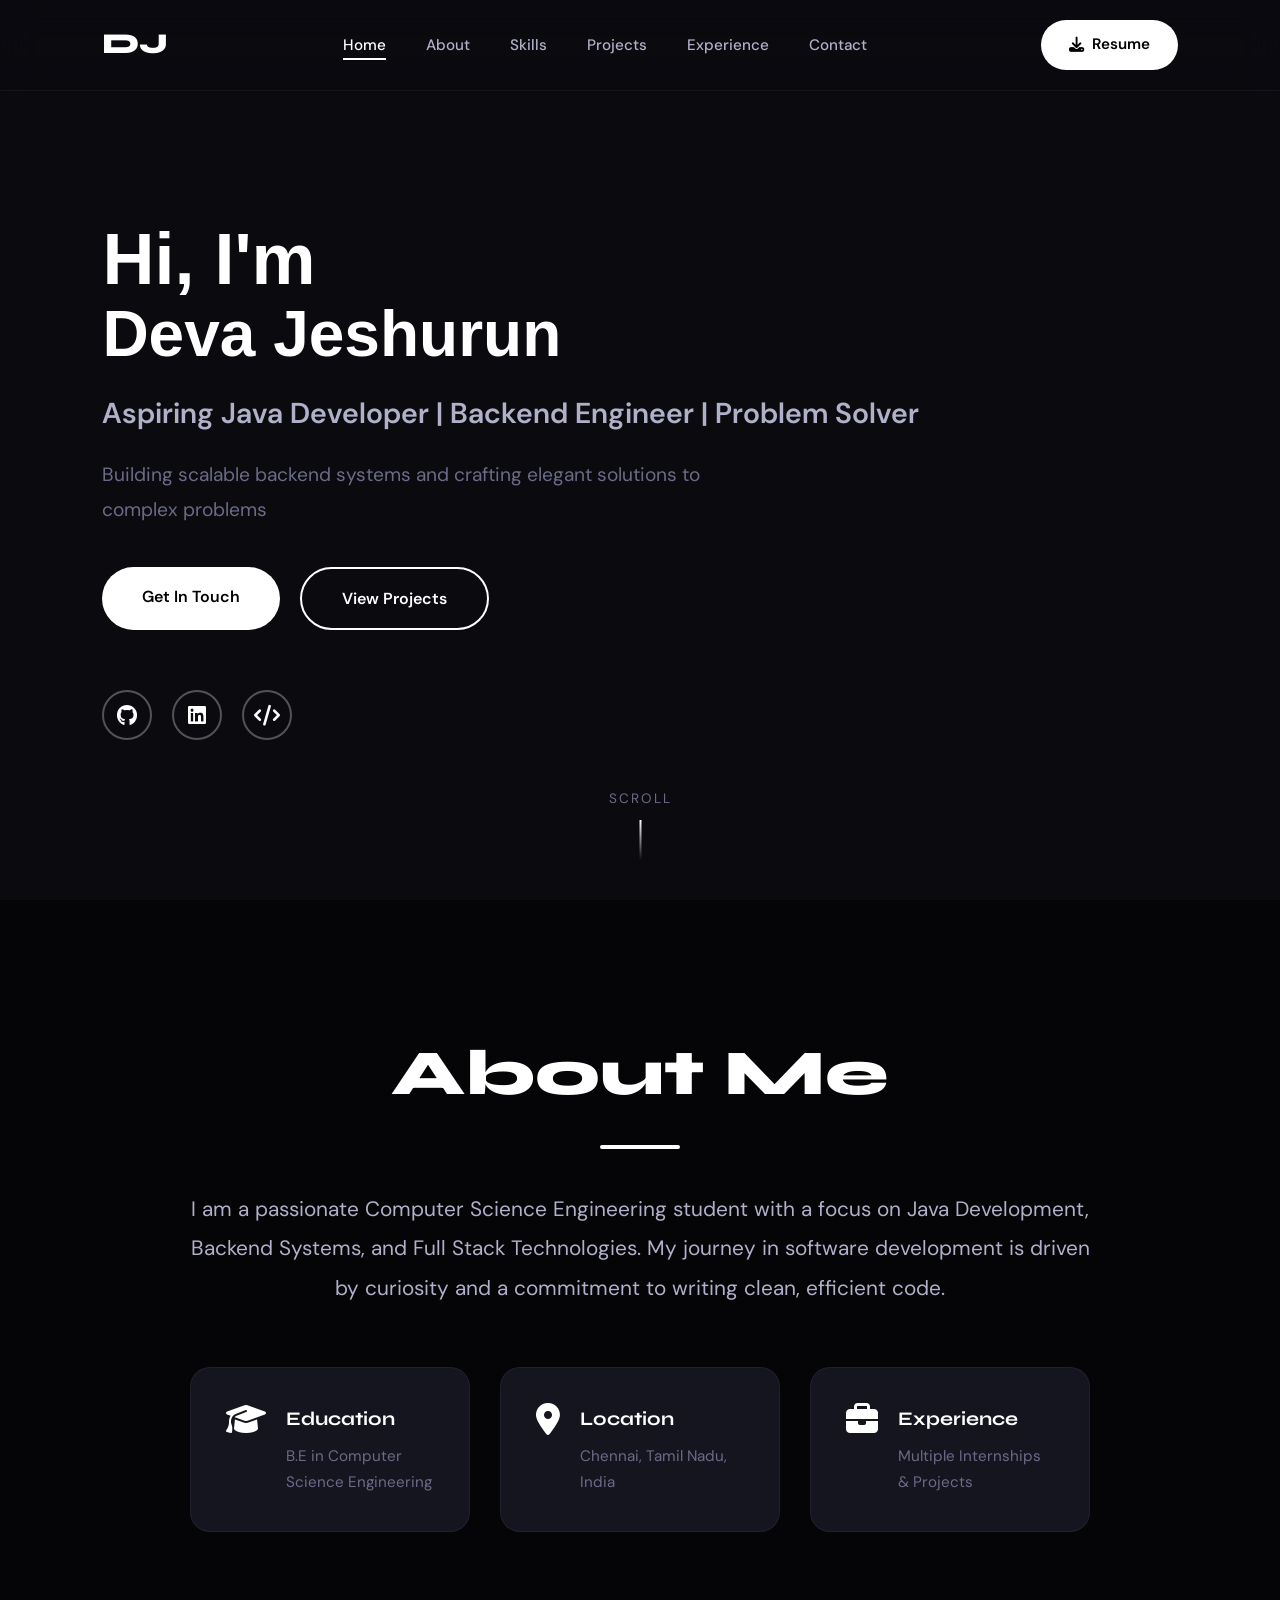
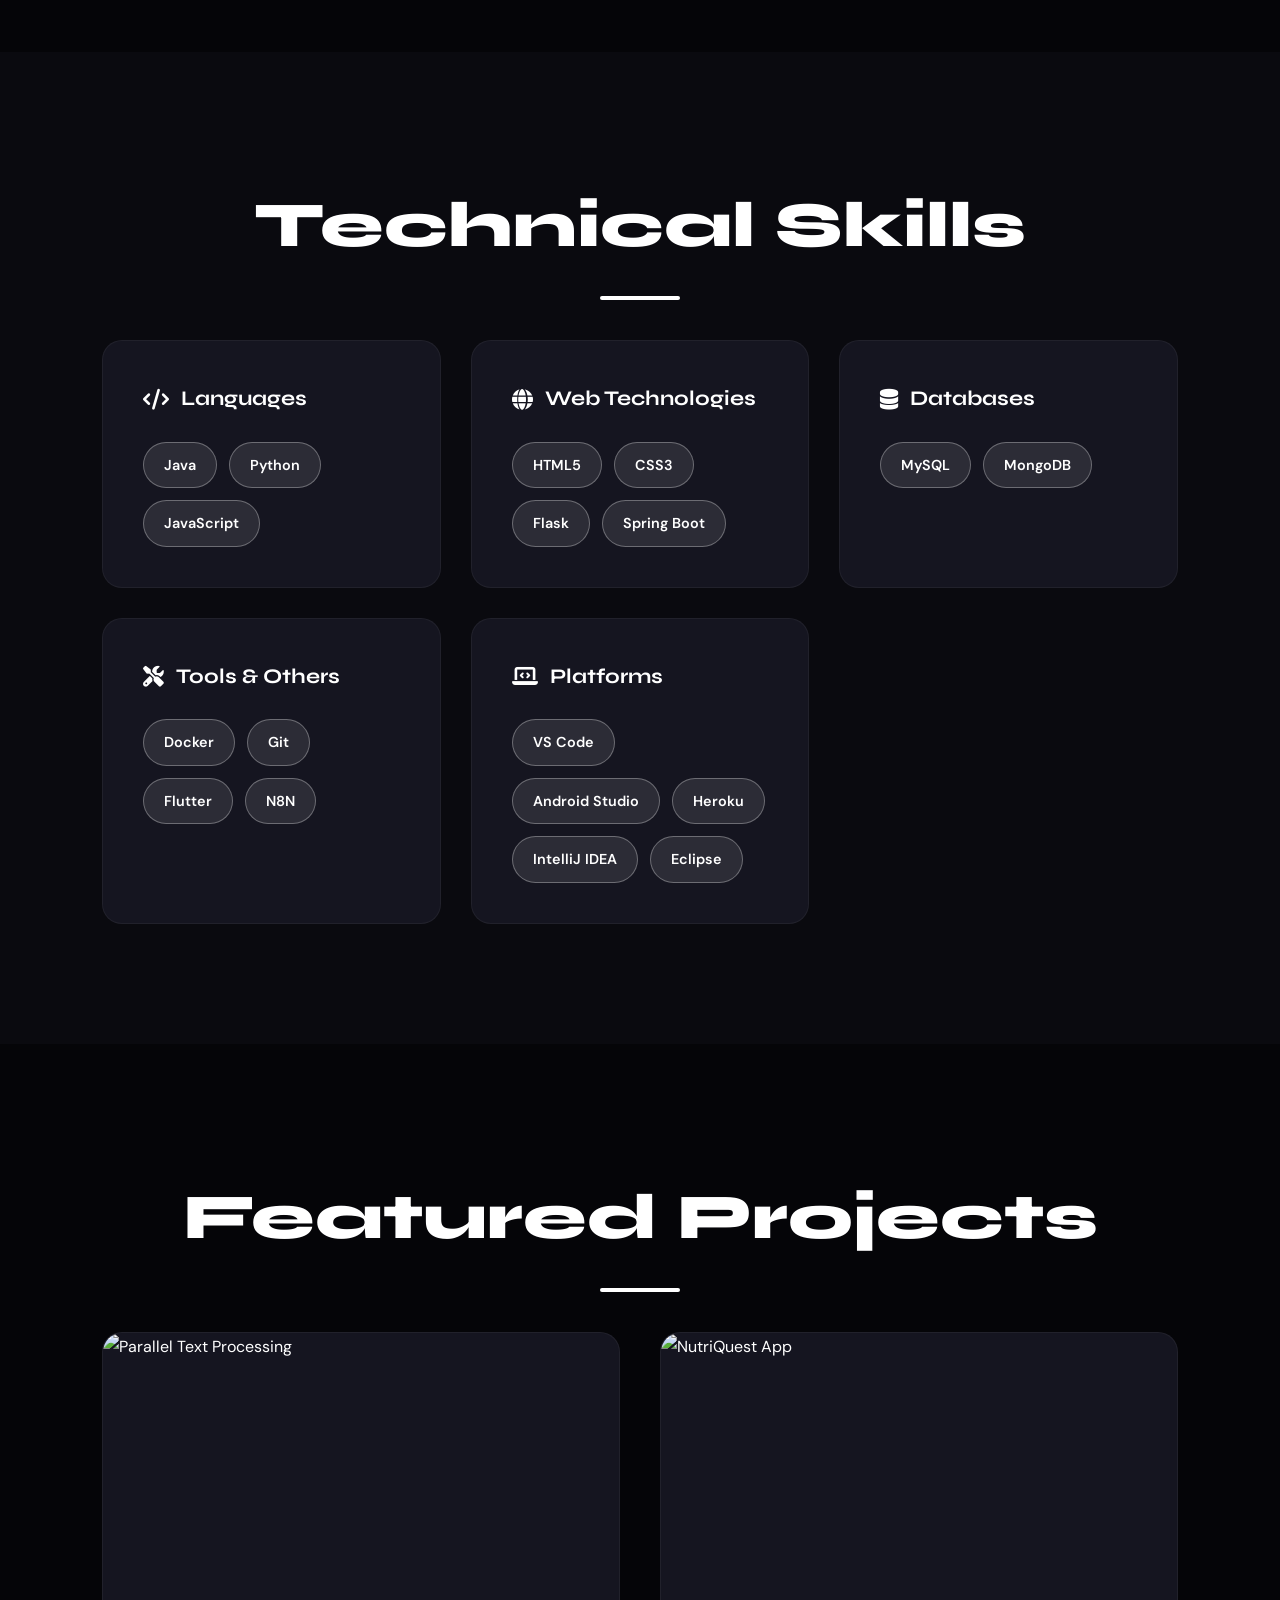
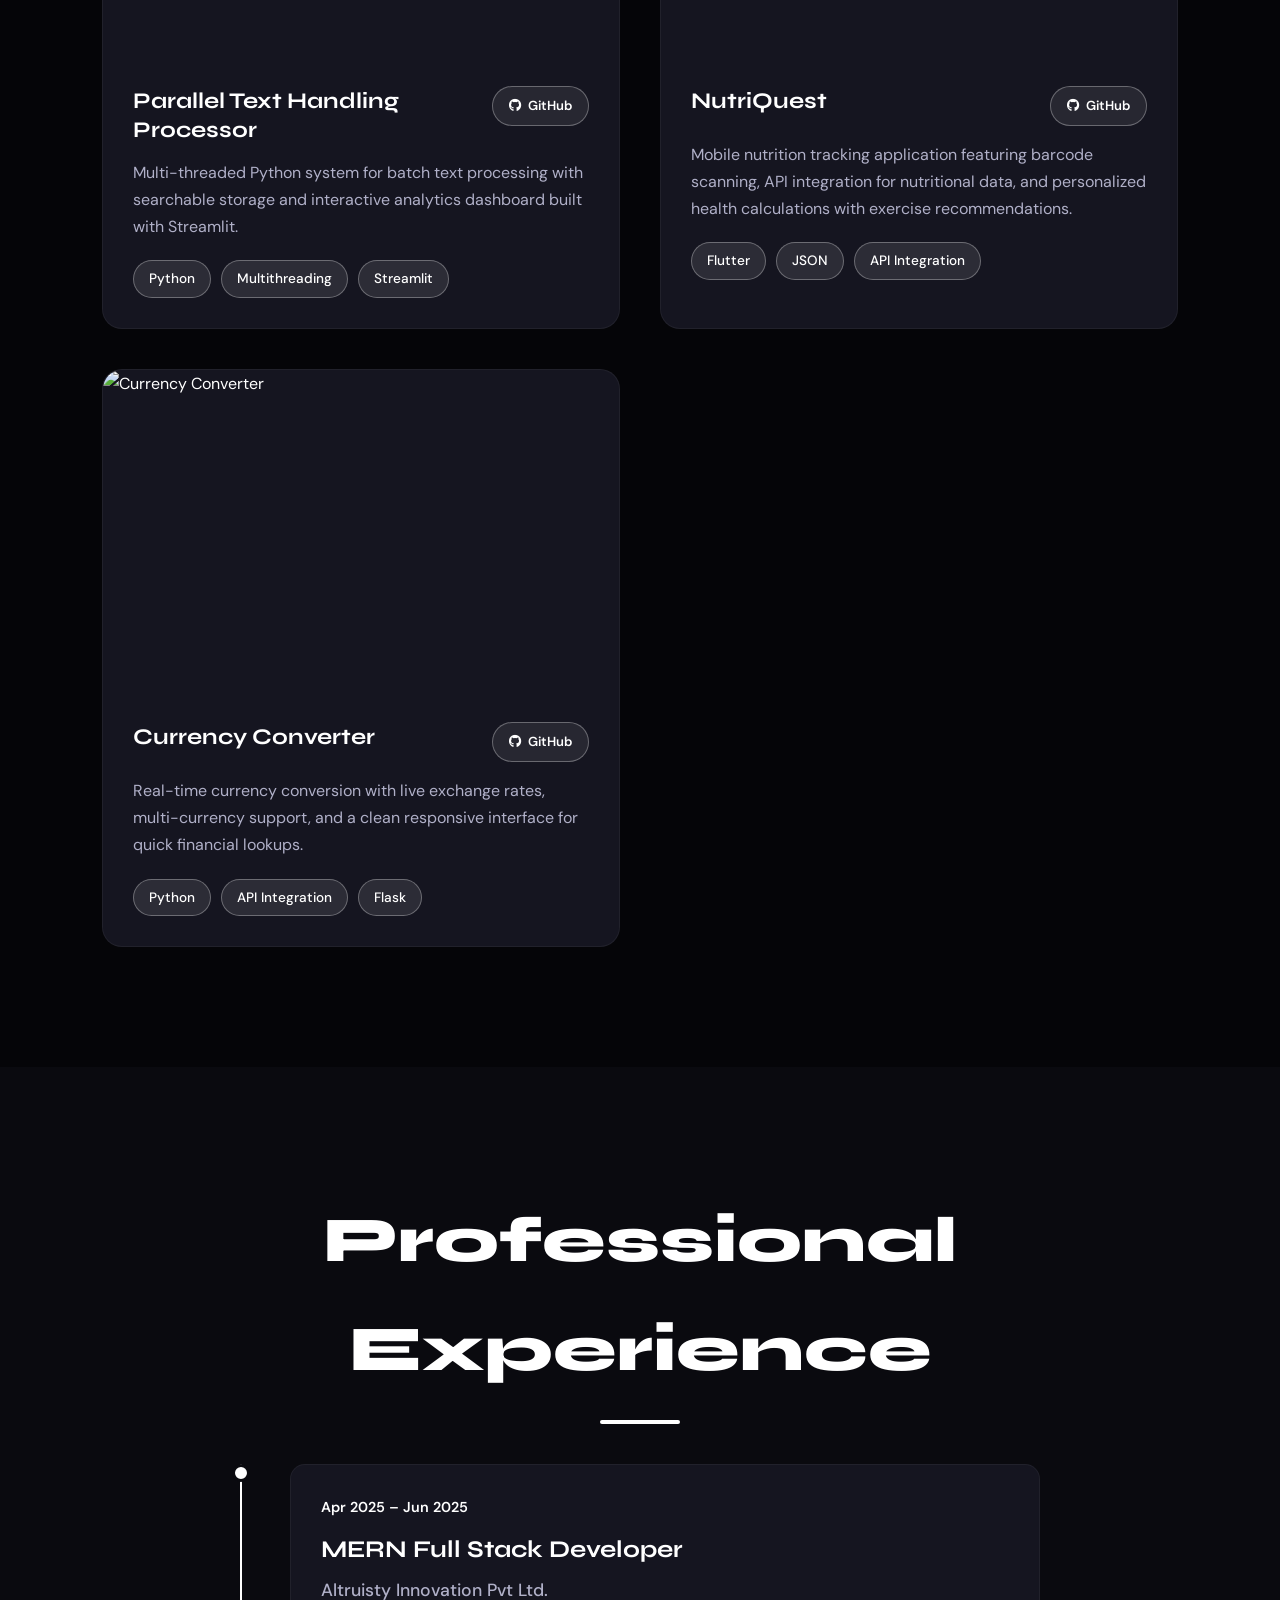
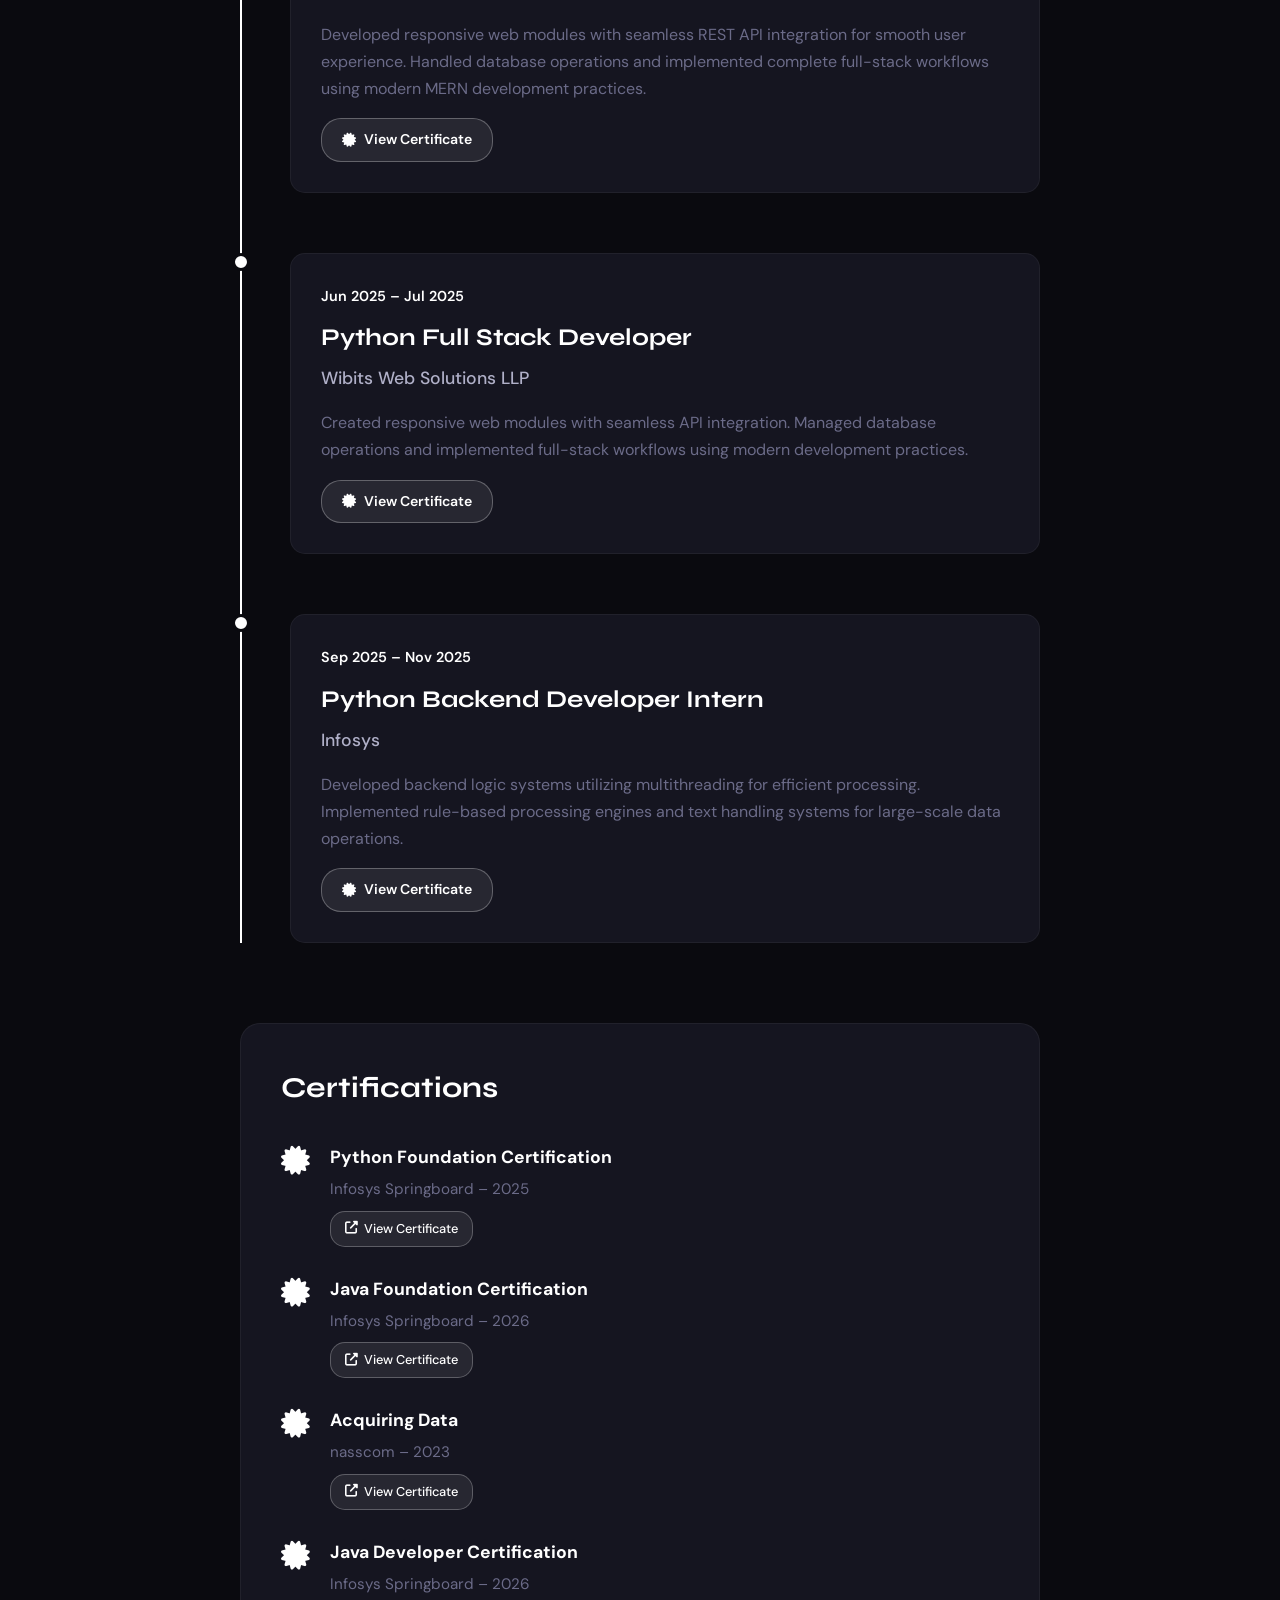
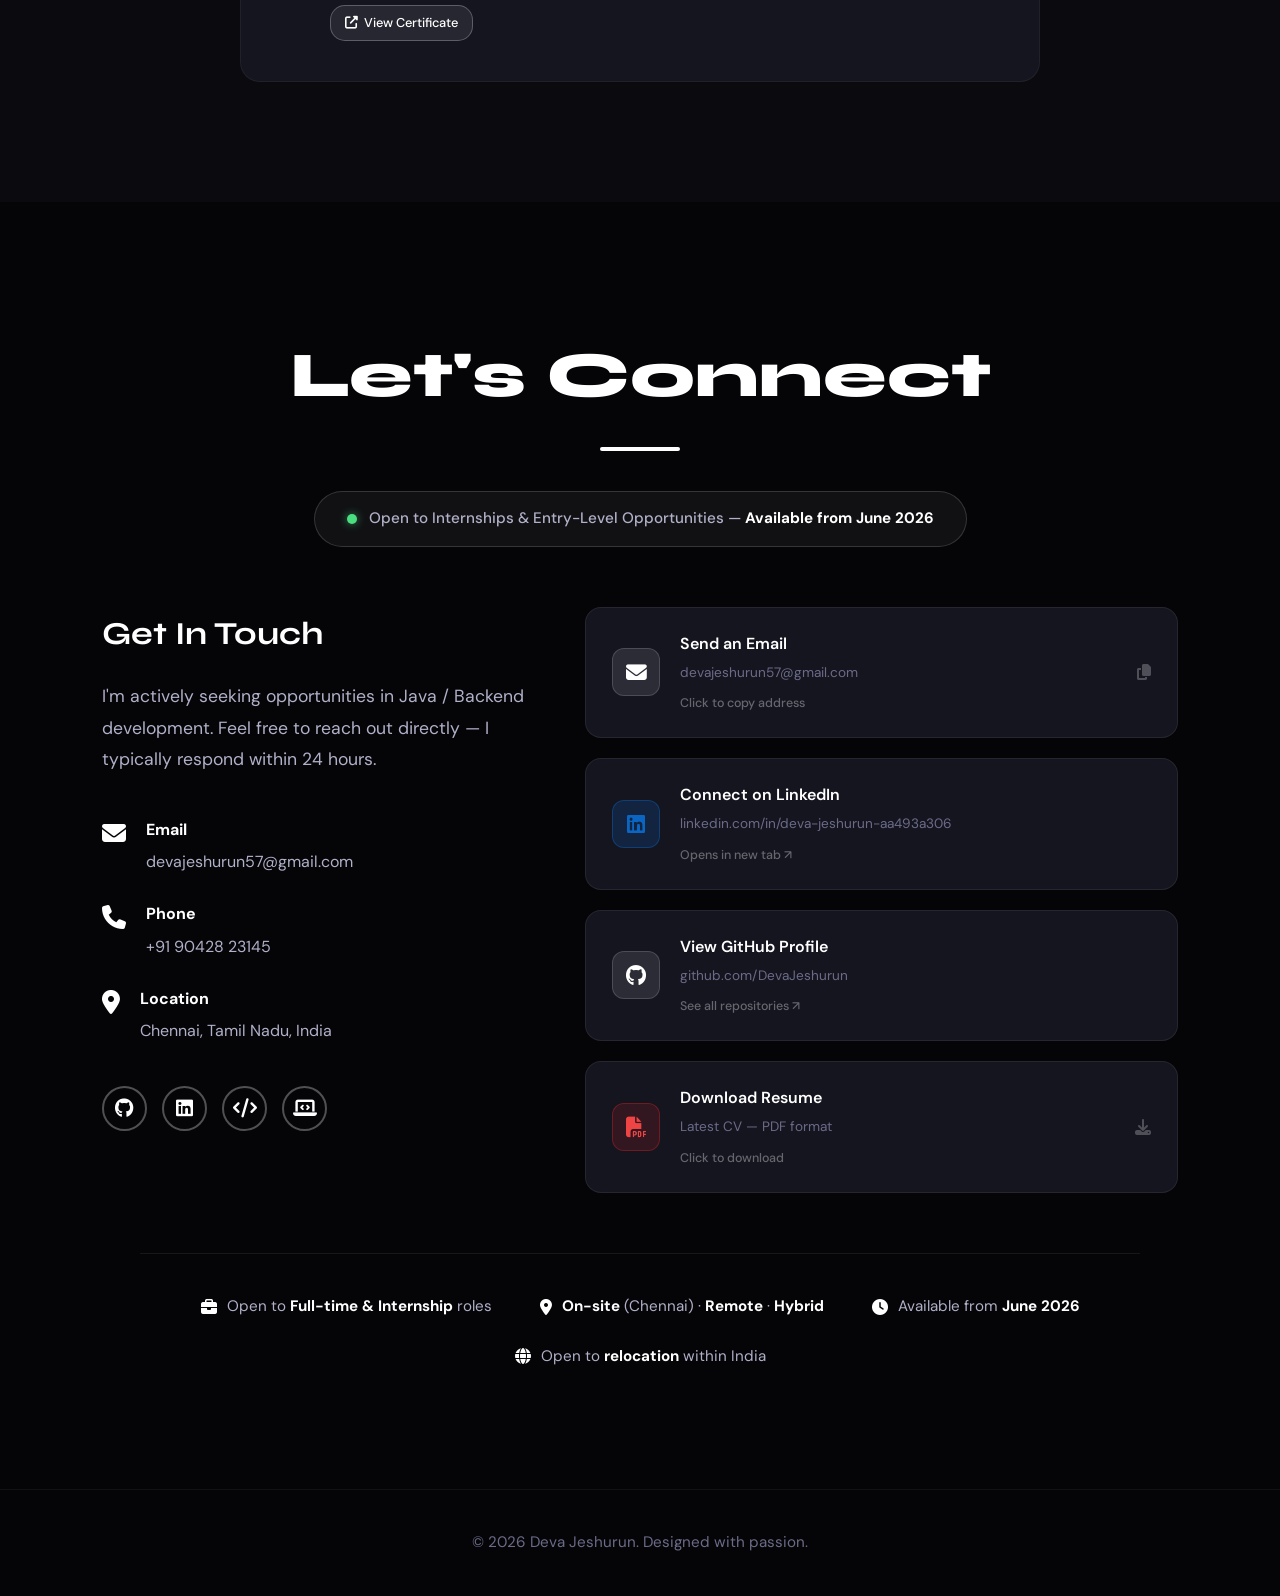
==== index.html @ af0a15c7 "again fresh" ====
<!DOCTYPE html>
<html lang="en">
<head>
  <meta charset="UTF-8">
  <meta name="viewport" content="width=device-width, initial-scale=1.0">
  <meta name="description" content="Deva Jeshurun - Aspiring Java Developer & Computer Science Engineer Portfolio">
  <title>Deva Jeshurun | Java Developer Portfolio</title>
  <link rel="preconnect" href="https://fonts.googleapis.com">
  <link rel="preconnect" href="https://fonts.gstatic.com" crossorigin>
  <link href="https://fonts.googleapis.com/css2?family=Syne:wght@400;600;700;800&family=DM+Sans:wght@400;500;700&display=swap" rel="stylesheet">
  <link rel="stylesheet" href="https://cdnjs.cloudflare.com/ajax/libs/font-awesome/6.4.0/css/all.min.css">
  <link rel="stylesheet" href="styles.css">
</head>
<body>

  <!-- Canvas Cursor -->
  <canvas id="canvas" class="cursor-canvas"></canvas>

  <button class="mobile-menu-toggle" id="mobileMenuToggle" aria-label="Toggle menu">
    <span></span><span></span><span></span>
  </button>

  <nav class="navbar" id="navbar">
    <div class="nav-container">
      <a href="#home" class="nav-logo">DJ</a>
      <ul class="nav-menu" id="navMenu">
        <li><a href="#home" class="nav-link">Home</a></li>
        <li><a href="#about" class="nav-link">About</a></li>
        <li><a href="#skills" class="nav-link">Skills</a></li>
        <li><a href="#projects" class="nav-link">Projects</a></li>
        <li><a href="#experience" class="nav-link">Experience</a></li>
        <li><a href="#contact" class="nav-link">Contact</a></li>
      </ul>
      <a href="#" class="resume-btn" id="downloadResume">
        <i class="fas fa-download"></i> Resume
      </a>
    </div>
  </nav>

  <section id="home" class="hero-section">
    <div class="hero-background"></div>
    <div class="hero-content">
      <div class="hero-text">
        <h1 class="hero-title">
          <span class="reveal-text">Hi, I'm</span>
          <span class="hero-name reveal-text delay-1">Deva Jeshurun</span>
        </h1>
        <p class="hero-subtitle reveal-text delay-2">Aspiring Java Developer | Backend Engineer | Problem Solver</p>
        <p class="hero-description reveal-text delay-3">Building scalable backend systems and crafting elegant solutions to complex problems</p>
        <div class="hero-cta reveal-text delay-4">
          <a href="#contact" class="btn-primary">Get In Touch</a>
          <a href="#projects" class="btn-secondary">View Projects</a>
        </div>
      </div>
      <div class="hero-social reveal-text delay-5">
        <a href="https://github.com/DevaJeshurun" target="_blank" class="social-link"><i class="fab fa-github"></i></a>
        <a href="https://linkedin.com/in/deva-jeshurun-aa493a306" target="_blank" class="social-link"><i class="fab fa-linkedin"></i></a>
        <a href="https://leetcode.com/u/deva_jeshurun/" target="_blank" class="social-link"><i class="fas fa-code"></i></a>
      </div>
    </div>
    <div class="scroll-indicator">
      <span>Scroll</span>
      <div class="scroll-line"></div>
    </div>
  </section>

  <section id="about" class="about-section">
    <div class="container">
      <h2 class="section-title fade-in">About Me</h2>
      <div class="about-content">
        <div class="about-text fade-in">
          <p class="about-intro">I am a passionate Computer Science Engineering student with a focus on Java Development, Backend Systems, and Full Stack Technologies. My journey in software development is driven by curiosity and a commitment to writing clean, efficient code.</p>
          <div class="about-highlights">
            <div class="highlight-item">
              <i class="fas fa-graduation-cap"></i>
              <div><h3>Education</h3><p>B.E in Computer Science Engineering</p></div>
            </div>
            <div class="highlight-item">
              <i class="fas fa-map-marker-alt"></i>
              <div><h3>Location</h3><p>Chennai, Tamil Nadu, India</p></div>
            </div>
            <div class="highlight-item">
              <i class="fas fa-briefcase"></i>
              <div><h3>Experience</h3><p>Multiple Internships & Projects</p></div>
            </div>
          </div>
        </div>
      </div>
    </div>
  </section>

  <section id="skills" class="skills-section">
    <div class="container">
      <h2 class="section-title fade-in">Technical Skills</h2>
      <div class="skills-grid">
        <div class="skill-category fade-in">
          <h3><i class="fas fa-code"></i> Languages</h3>
          <div class="skill-tags">
            <span class="skill-tag">Java</span><span class="skill-tag">Python</span><span class="skill-tag">JavaScript</span>
          </div>
        </div>
        <div class="skill-category fade-in">
          <h3><i class="fas fa-globe"></i> Web Technologies</h3>
          <div class="skill-tags">
            <span class="skill-tag">HTML5</span><span class="skill-tag">CSS3</span><span class="skill-tag">Flask</span><span class="skill-tag">Spring Boot</span>
          </div>
        </div>
        <div class="skill-category fade-in">
          <h3><i class="fas fa-database"></i> Databases</h3>
          <div class="skill-tags">
            <span class="skill-tag">MySQL</span><span class="skill-tag">MongoDB</span>
          </div>
        </div>
        <div class="skill-category fade-in">
          <h3><i class="fas fa-tools"></i> Tools & Others</h3>
          <div class="skill-tags">
            <span class="skill-tag">Docker</span><span class="skill-tag">Git</span><span class="skill-tag">Flutter</span><span class="skill-tag">N8N</span>
          </div>
        </div>
        <div class="skill-category fade-in">
          <h3><i class="fas fa-laptop-code"></i> Platforms</h3>
          <div class="skill-tags">
            <span class="skill-tag">VS Code</span><span class="skill-tag">Android Studio</span><span class="skill-tag">Heroku</span><span class="skill-tag">IntelliJ IDEA</span><span class="skill-tag">Eclipse</span>
          </div>
        </div>
      </div>
    </div>
  </section>

  <section id="projects" class="projects-section">
    <div class="container">
      <h2 class="section-title fade-in">Featured Projects</h2>
      <div class="projects-grid">

        <div class="project-card fade-in">
          <div class="project-image">
            <img src="https://images.unsplash.com/photo-1555949963-aa79dcee981c?w=800&h=500&fit=crop" alt="Parallel Text Processing">
            <div class="project-overlay">
              <a href="https://github.com/DevaJeshurun" target="_blank" class="project-link"><i class="fab fa-github"></i></a>
            </div>
          </div>
          <div class="project-content">
            <div class="project-header">
              <h3>Parallel Text Handling Processor</h3>
              <a href="https://github.com/DevaJeshurun" target="_blank" class="project-github-btn">
                <i class="fab fa-github"></i> GitHub
              </a>
            </div>
            <p>Multi-threaded Python system for batch text processing with searchable storage and interactive analytics dashboard built with Streamlit.</p>
            <div class="project-tech">
              <span>Python</span><span>Multithreading</span><span>Streamlit</span>
            </div>
          </div>
        </div>

        <div class="project-card fade-in">
          <div class="project-image">
            <img src="https://images.unsplash.com/photo-1490645935967-10de6ba17061?w=800&h=500&fit=crop" alt="NutriQuest App">
            <div class="project-overlay">
              <a href="https://github.com/DevaJeshurun" target="_blank" class="project-link"><i class="fab fa-github"></i></a>
            </div>
          </div>
          <div class="project-content">
            <div class="project-header">
              <h3>NutriQuest</h3>
              <a href="https://github.com/DevaJeshurun" target="_blank" class="project-github-btn">
                <i class="fab fa-github"></i> GitHub
              </a>
            </div>
            <p>Mobile nutrition tracking application featuring barcode scanning, API integration for nutritional data, and personalized health calculations with exercise recommendations.</p>
            <div class="project-tech">
              <span>Flutter</span><span>JSON</span><span>API Integration</span>
            </div>
          </div>
        </div>

        <div class="project-card fade-in">
          <div class="project-image">
            <img src="https://images.unsplash.com/photo-1611974789855-9c2a0a7236a3?w=800&h=500&fit=crop" alt="Currency Converter">
            <div class="project-overlay">
              <a href="https://github.com/DevaJeshurun" target="_blank" class="project-link"><i class="fab fa-github"></i></a>
            </div>
          </div>
          <div class="project-content">
            <div class="project-header">
              <h3>Currency Converter</h3>
              <a href="https://github.com/DevaJeshurun" target="_blank" class="project-github-btn">
                <i class="fab fa-github"></i> GitHub
              </a>
            </div>
            <p>Real-time currency conversion with live exchange rates, multi-currency support, and a clean responsive interface for quick financial lookups.</p>
            <div class="project-tech">
              <span>Python</span><span>API Integration</span><span>Flask</span>
            </div>
          </div>
        </div>

      </div>
    </div>
  </section>

  <section id="experience" class="experience-section">
    <div class="container">
      <h2 class="section-title fade-in">Professional Experience</h2>

      <div class="timeline">

        <div class="timeline-item fade-in">
          <div class="timeline-marker"></div>
          <div class="timeline-content">
            <div class="timeline-date">Apr 2025 – Jun 2025</div>
            <h3>MERN Full Stack Developer</h3>
            <h4>Altruisty Innovation Pvt Ltd.</h4>
            <p>Developed responsive web modules with seamless REST API integration for smooth user experience. Handled database operations and implemented complete full-stack workflows using modern MERN development practices.</p>
            <a href="https://drive.google.com/your-altruisty-cert" target="_blank" class="cert-link-btn">
              <i class="fas fa-certificate"></i> View Certificate
            </a>
          </div>
        </div>

        <div class="timeline-item fade-in">
          <div class="timeline-marker"></div>
          <div class="timeline-content">
            <div class="timeline-date">Jun 2025 – Jul 2025</div>
            <h3>Python Full Stack Developer</h3>
            <h4>Wibits Web Solutions LLP</h4>
            <p>Created responsive web modules with seamless API integration. Managed database operations and implemented full-stack workflows using modern development practices.</p>
            <a href="https://drive.google.com/your-wibits-cert" target="_blank" class="cert-link-btn">
              <i class="fas fa-certificate"></i> View Certificate
            </a>
          </div>
        </div>

        <div class="timeline-item fade-in">
          <div class="timeline-marker"></div>
          <div class="timeline-content">
            <div class="timeline-date">Sep 2025 – Nov 2025</div>
            <h3>Python Backend Developer Intern</h3>
            <h4>Infosys</h4>
            <p>Developed backend logic systems utilizing multithreading for efficient processing. Implemented rule-based processing engines and text handling systems for large-scale data operations.</p>
            <a href="https://drive.google.com/your-infosys-cert" target="_blank" class="cert-link-btn">
              <i class="fas fa-certificate"></i> View Certificate
            </a>
          </div>
        </div>

      </div>

      <div class="certifications fade-in">
        <h3>Certifications</h3>
        <div class="cert-grid">

          <div class="cert-item">
            <i class="fas fa-certificate"></i>
            <div class="cert-info">
              <h4>Python Foundation Certification</h4>
              <p>Infosys Springboard – 2025</p>
              <a href="https://drive.google.com/your-python-cert" target="_blank" class="cert-view-btn">
                <i class="fas fa-external-link-alt"></i> View Certificate
              </a>
            </div>
          </div>

          <div class="cert-item">
            <i class="fas fa-certificate"></i>
            <div class="cert-info">
              <h4>Java Foundation Certification</h4>
              <p>Infosys Springboard – 2026</p>
              <a href="https://drive.google.com/your-java-foundation-cert" target="_blank" class="cert-view-btn">
                <i class="fas fa-external-link-alt"></i> View Certificate
              </a>
            </div>
          </div>

          <div class="cert-item">
            <i class="fas fa-certificate"></i>
            <div class="cert-info">
              <h4>Acquiring Data</h4>
              <p>nasscom – 2023</p>
              <a href="https://drive.google.com/your-nasscom-cert" target="_blank" class="cert-view-btn">
                <i class="fas fa-external-link-alt"></i> View Certificate
              </a>
            </div>
          </div>

          <div class="cert-item">
            <i class="fas fa-certificate"></i>
            <div class="cert-info">
              <h4>Java Developer Certification</h4>
              <p>Infosys Springboard – 2026</p>
              <a href="https://drive.google.com/your-java-dev-cert" target="_blank" class="cert-view-btn">
                <i class="fas fa-external-link-alt"></i> View Certificate
              </a>
            </div>
          </div>

        </div>
      </div>
    </div>
  </section>

  <!-- ==================== CONTACT — Pure Frontend ==================== -->
  <section id="contact" class="contact-section">
    <div class="container">
      <h2 class="section-title fade-in">Let's Connect</h2>

      <!-- Availability banner -->
      <div class="availability-banner fade-in">
        <span class="avail-dot"></span>
        <span>Open to Internships &amp; Entry-Level Opportunities — <strong>Available from June 2026</strong></span>
      </div>

      <div class="contact-content">

        <!-- Left: contact details + links -->
        <div class="contact-info fade-in">
          <h3>Get In Touch</h3>
          <p>I'm actively seeking opportunities in Java / Backend development. Feel free to reach out directly — I typically respond within 24 hours.</p>

          <div class="contact-details">
            <div class="contact-item">
              <i class="fas fa-envelope"></i>
              <div>
                <h4>Email</h4>
                <a href="mailto:devajeshurun57@gmail.com">devajeshurun57@gmail.com</a>
              </div>
            </div>
            <div class="contact-item">
              <i class="fas fa-phone"></i>
              <div>
                <h4>Phone</h4>
                <a href="tel:+919042823145">+91 90428 23145</a>
              </div>
            </div>
            <div class="contact-item">
              <i class="fas fa-map-marker-alt"></i>
              <div><h4>Location</h4><p>Chennai, Tamil Nadu, India</p></div>
            </div>
          </div>

          <div class="social-links">
            <a href="https://github.com/DevaJeshurun" target="_blank" title="GitHub"><i class="fab fa-github"></i></a>
            <a href="https://linkedin.com/in/deva-jeshurun-aa493a306" target="_blank" title="LinkedIn"><i class="fab fa-linkedin"></i></a>
            <a href="https://leetcode.com/u/deva_jeshurun/" target="_blank" title="LeetCode"><i class="fas fa-code"></i></a>
            <a href="https://www.geeksforgeeks.org/profile/devajeshurun?tab=activity" target="_blank" title="GeeksforGeeks"><i class="fas fa-laptop-code"></i></a>
          </div>
        </div>

        <!-- Right: quick-contact cards (pure HTML/JS) -->
        <div class="contact-cards fade-in">

          <div class="contact-card" onclick="copyToClipboard('devajeshurun57@gmail.com', this)">
            <div class="cc-icon"><i class="fas fa-envelope"></i></div>
            <div class="cc-body">
              <h4>Send an Email</h4>
              <p>devajeshurun57@gmail.com</p>
              <span class="cc-action">Click to copy address</span>
            </div>
            <i class="fas fa-copy cc-copy-icon"></i>
          </div>

          <a class="contact-card" href="https://linkedin.com/in/deva-jeshurun-aa493a306" target="_blank">
            <div class="cc-icon cc-linkedin"><i class="fab fa-linkedin"></i></div>
            <div class="cc-body">
              <h4>Connect on LinkedIn</h4>
              <p>linkedin.com/in/deva-jeshurun-aa493a306</p>
              <span class="cc-action">Opens in new tab ↗</span>
            </div>
          </a>

          <a class="contact-card" href="https://github.com/DevaJeshurun" target="_blank">
            <div class="cc-icon cc-github"><i class="fab fa-github"></i></div>
            <div class="cc-body">
              <h4>View GitHub Profile</h4>
              <p>github.com/DevaJeshurun</p>
              <span class="cc-action">See all repositories ↗</span>
            </div>
          </a>

          <div class="contact-card" id="resumeCard" onclick="triggerResumeDownload()">
            <div class="cc-icon cc-resume"><i class="fas fa-file-pdf"></i></div>
            <div class="cc-body">
              <h4>Download Resume</h4>
              <p>Latest CV — PDF format</p>
              <span class="cc-action">Click to download</span>
            </div>
            <i class="fas fa-download cc-copy-icon"></i>
          </div>

        </div>
      </div><!-- /.contact-content -->

      <!-- Colophon / availability summary -->
      <div class="contact-footer fade-in">
        <div class="cf-item"><i class="fas fa-briefcase"></i><span>Open to <strong>Full-time &amp; Internship</strong> roles</span></div>
        <div class="cf-item"><i class="fas fa-map-marker-alt"></i><span><strong>On-site</strong> (Chennai) · <strong>Remote</strong> · <strong>Hybrid</strong></span></div>
        <div class="cf-item"><i class="fas fa-clock"></i><span>Available from <strong>June 2026</strong></span></div>
        <div class="cf-item"><i class="fas fa-globe"></i><span>Open to <strong>relocation</strong> within India</span></div>
      </div>

    </div>
  </section>

  <footer class="footer">
    <div class="container">
      <p>&copy; 2026 Deva Jeshurun. Designed with passion.</p>
    </div>
  </footer>

  <script src="script.js"></script>
</body>
</html>
---- styles.css ----
/* ==================== ROOT VARIABLES ==================== */
:root {
  --primary-color: #ffffff;
  --bg-dark: #0a0a0f;
  --bg-darker: #050508;
  --bg-card: #151520;
  --text-primary: #ffffff;
  --text-secondary: #b0b0c8;
  --text-muted: #6b6b88;
  --font-display: 'Syne', sans-serif;
  --font-body: 'DM Sans', sans-serif;
  --section-padding: 120px 0;
  --container-padding: 0 8%;
  --transition-base: all 0.3s cubic-bezier(0.4, 0, 0.2, 1);
  --transition-slow: all 0.6s cubic-bezier(0.4, 0, 0.2, 1);
}

/* ==================== RESET & BASE ==================== */
* { margin: 0; padding: 0; box-sizing: border-box; }
html { scroll-behavior: smooth; overflow-x: hidden; }
body { font-family: var(--font-body); background: var(--bg-dark); color: var(--text-primary); line-height: 1.7; overflow-x: hidden; }
img  { max-width: 100%; display: block; }
a    { text-decoration: none; color: inherit; }

/* ==================== CANVAS CURSOR ==================== */
.cursor-canvas {
  position: fixed;
  top: 0; left: 0;
  width: 100%; height: 100%;
  pointer-events: none;
  z-index: 99999;
}

@media (min-width: 769px) {
  body, body * { cursor: none !important; }
}

/* ==================== UTILITIES ==================== */
.container { max-width: 1400px; margin: 0 auto; padding: var(--container-padding); }

.section-title {
  font-family: var(--font-display);
  font-size: clamp(2.5rem, 5vw, 4rem);
  font-weight: 800;
  margin-bottom: 60px;
  text-align: center;
  color: #ffffff;
  position: relative;
}
.section-title::after {
  content: '';
  position: absolute;
  bottom: -20px; left: 50%;
  transform: translateX(-50%);
  width: 80px; height: 4px;
  background: #ffffff;
  border-radius: 2px;
}

/* ==================== ANIMATIONS ==================== */
@keyframes fadeInUp    { from { opacity:0; transform:translateY(40px);  } to { opacity:1; transform:translateY(0);  } }
@keyframes slideInLeft { from { opacity:0; transform:translateX(-60px); } to { opacity:1; transform:translateX(0); } }
@keyframes slideInRight{ from { opacity:0; transform:translateX(60px);  } to { opacity:1; transform:translateX(0); } }
@keyframes slideOutRight{ to  { opacity:0; transform:translateX(100px); } }
@keyframes float  { 0%,100%{transform:translateY(0)} 50%{transform:translateY(-20px)} }
@keyframes pulse  { 0%,100%{opacity:1} 50%{opacity:.5} }
@keyframes dotPulse { 0%,100%{transform:scale(1);opacity:1} 50%{transform:scale(1.4);opacity:.7} }

.reveal-text { display:inline-block; opacity:0; animation:fadeInUp 0.8s ease forwards; }
.reveal-text.delay-1 { animation-delay:0.2s; }
.reveal-text.delay-2 { animation-delay:0.4s; }
.reveal-text.delay-3 { animation-delay:0.6s; }
.reveal-text.delay-4 { animation-delay:0.8s; }
.reveal-text.delay-5 { animation-delay:1s;   }

.fade-in { opacity:0; transform:translateY(30px); transition:var(--transition-slow); }
.fade-in.visible { opacity:1; transform:translateY(0); }

/* ==================== NAVIGATION ==================== */
.navbar {
  position: fixed; top:0; left:0; right:0; z-index:1000;
  padding: 20px 0;
  backdrop-filter: blur(20px);
  background: rgba(10,10,15,0.8);
  border-bottom: 1px solid rgba(255,255,255,0.05);
  transition: var(--transition-base);
}
.navbar.scrolled {
  padding: 12px 0;
  background: rgba(10,10,15,0.95);
  box-shadow: 0 10px 30px rgba(0,0,0,0.5);
}
.nav-container {
  max-width:1400px; margin:0 auto; padding:var(--container-padding);
  display:flex; justify-content:space-between; align-items:center;
}
.nav-logo { font-family:var(--font-display); font-size:1.8rem; font-weight:800; color:#fff; transition:var(--transition-base); }
.nav-logo:hover { transform:scale(1.05); }
.nav-menu { display:flex; list-style:none; gap:40px; align-items:center; }
.nav-link { color:var(--text-secondary); font-weight:500; font-size:0.95rem; position:relative; transition:var(--transition-base); }
.nav-link::after { content:''; position:absolute; bottom:-5px; left:0; width:0; height:2px; background:#fff; transition:var(--transition-base); }
.nav-link:hover, .nav-link.active { color:var(--text-primary); }
.nav-link:hover::after, .nav-link.active::after { width:100%; }
.resume-btn {
  padding:12px 28px; background:#fff; border-radius:50px;
  font-weight:600; font-size:0.95rem; color:#000;
  transition:var(--transition-base);
  display:flex; align-items:center; gap:8px;
}
.resume-btn:hover { transform:translateY(-2px); }
.mobile-menu-toggle {
  display:none; flex-direction:column; gap:6px;
  background:none; border:none; cursor:pointer; padding:10px;
  position:fixed; top:20px; right:8%; z-index:1001;
}
.mobile-menu-toggle span { width:28px; height:3px; background:#fff; border-radius:2px; transition:var(--transition-base); }
.mobile-menu-toggle.active span:nth-child(1) { transform:rotate(45deg) translate(8px,8px); }
.mobile-menu-toggle.active span:nth-child(2) { opacity:0; }
.mobile-menu-toggle.active span:nth-child(3) { transform:rotate(-45deg) translate(8px,-8px); }

/* ==================== HERO ==================== */
.hero-section { min-height:100vh; display:flex; align-items:center; justify-content:center; position:relative; overflow:hidden; padding:120px 8% 60px; }
.hero-background { position:absolute; top:0;left:0;right:0;bottom:0; background:transparent; z-index:0; }
.hero-content { position:relative; z-index:1; max-width:1200px; width:100%; }
.hero-title { font-family:'Segoe UI',Tahoma,Geneva,Verdana,sans-serif; font-size:clamp(2.5rem,6vw,4.5rem); font-weight:800; line-height:1.1; margin-bottom:20px; }
.hero-name { display:block; color:#fff; font-size:clamp(2.5rem,5vw,4.5rem); }
.hero-subtitle { font-size:clamp(1.2rem,3vw,1.8rem); color:var(--text-secondary); margin-bottom:20px; font-weight:600; }
.hero-description { font-size:clamp(1rem,2vw,1.2rem); color:var(--text-muted); max-width:600px; margin-bottom:40px; line-height:1.8; }
.hero-cta { display:flex; gap:20px; flex-wrap:wrap; }
.btn-primary, .btn-secondary { padding:16px 40px; border-radius:50px; font-weight:600; font-size:1rem; transition:var(--transition-base); display:inline-block; }
.btn-primary { background:#fff; color:#000; }
.btn-primary:hover { transform:translateY(-3px); }
.btn-secondary { border:2px solid #fff; color:#fff; }
.btn-secondary:hover { background:#fff; color:#000; transform:translateY(-3px); }
.hero-social { display:flex; gap:20px; margin-top:60px; }
.social-link { width:50px; height:50px; border-radius:50%; border:2px solid rgba(255,255,255,0.3); display:flex; align-items:center; justify-content:center; font-size:1.3rem; color:#fff; transition:var(--transition-base); }
.social-link:hover { background:#fff; color:#000; transform:translateY(-5px); }
.scroll-indicator { position:absolute; bottom:40px; left:50%; transform:translateX(-50%); display:flex; flex-direction:column; align-items:center; gap:10px; color:var(--text-muted); font-size:0.85rem; text-transform:uppercase; letter-spacing:2px; }
.scroll-line { width:2px; height:40px; background:linear-gradient(to bottom,#fff,transparent); animation:pulse 2s ease-in-out infinite; }

/* ==================== ABOUT ==================== */
.about-section { padding:var(--section-padding); background:var(--bg-darker); }
.about-content { max-width:900px; margin:0 auto; }
.about-intro { font-size:1.3rem; line-height:1.9; color:var(--text-secondary); margin-bottom:60px; text-align:center; }
.about-highlights { display:grid; grid-template-columns:repeat(auto-fit,minmax(250px,1fr)); gap:30px; }
.highlight-item { background:var(--bg-card); padding:35px; border-radius:20px; display:flex; gap:20px; border:1px solid rgba(255,255,255,0.05); transition:var(--transition-base); }
.highlight-item:hover { transform:translateY(-5px); border-color:#fff; }
.highlight-item i   { font-size:2rem; color:#fff; }
.highlight-item h3  { font-family:var(--font-display); font-size:1.2rem; margin-bottom:8px; }
.highlight-item p   { color:var(--text-muted); font-size:0.95rem; }

/* ==================== SKILLS ==================== */
.skills-section { padding:var(--section-padding); }
.skills-grid { display:grid; grid-template-columns:repeat(auto-fit,minmax(280px,1fr)); gap:30px; max-width:1200px; margin:0 auto; }
.skill-category { background:var(--bg-card); padding:40px; border-radius:20px; border:1px solid rgba(255,255,255,0.05); transition:var(--transition-base); }
.skill-category:hover { border-color:#fff; transform:translateY(-5px); }
.skill-category h3 { font-family:var(--font-display); font-size:1.3rem; margin-bottom:25px; display:flex; align-items:center; gap:12px; }
.skill-category i  { color:#fff; }
.skill-tags { display:flex; flex-wrap:wrap; gap:12px; }
.skill-tag { padding:10px 20px; background:rgba(255,255,255,0.1); border:1px solid rgba(255,255,255,0.3); border-radius:50px; color:#fff; font-size:0.9rem; font-weight:600; transition:var(--transition-base); }
.skill-tag:hover { background:#fff; color:#000; transform:translateY(-3px); }

/* ==================== PROJECTS ==================== */
.projects-section { padding:var(--section-padding); background:var(--bg-darker); }
.projects-grid { display:grid; grid-template-columns:repeat(auto-fit,minmax(380px,1fr)); gap:40px; max-width:1200px; margin:0 auto; }
.project-card { background:var(--bg-card); border-radius:20px; overflow:hidden; border:1px solid rgba(255,255,255,0.05); transition:var(--transition-base); }
.project-card:hover { transform:translateY(-10px); border-color:#fff; }
.project-image { position:relative; overflow:hidden; aspect-ratio:16/10; }
.project-image img { width:100%; height:100%; object-fit:cover; transition:var(--transition-slow); }
.project-card:hover .project-image img { transform:scale(1.1); }
.project-overlay { position:absolute; top:0;left:0;right:0;bottom:0; display:flex; align-items:center; justify-content:center; background:rgba(0,0,0,0.5); opacity:0; transition:var(--transition-base); }
.project-card:hover .project-overlay { opacity:1; }
.project-link { width:60px; height:60px; border-radius:50%; background:#000; display:flex; align-items:center; justify-content:center; color:#fff; font-size:1.5rem; transform:scale(0.8); transition:var(--transition-base); }
.project-card:hover .project-link { transform:scale(1); }
.project-content { padding:30px; }

.project-header {
  display: flex;
  justify-content: space-between;
  align-items: flex-start;
  gap: 12px;
  margin-bottom: 15px;
}
.project-header h3 {
  font-family: var(--font-display);
  font-size: 1.4rem;
  color: var(--text-primary);
  line-height: 1.3;
  flex: 1;
}
.project-github-btn {
  display: inline-flex;
  align-items: center;
  gap: 6px;
  padding: 8px 16px;
  background: rgba(255,255,255,0.08);
  border: 1px solid rgba(255,255,255,0.3);
  border-radius: 20px;
  color: #ffffff;
  font-size: 0.82rem;
  font-weight: 600;
  white-space: nowrap;
  flex-shrink: 0;
  transition: var(--transition-base);
}
.project-github-btn:hover {
  background: #ffffff;
  color: #000000;
  transform: translateY(-2px);
  border-color: #ffffff;
}

.project-content p { color:var(--text-secondary); margin-bottom:20px; line-height:1.7; }
.project-tech { display:flex; flex-wrap:wrap; gap:10px; }
.project-tech span { padding:6px 15px; background:rgba(255,255,255,0.1); border:1px solid rgba(255,255,255,0.3); border-radius:50px; color:#fff; font-size:0.85rem; font-weight:500; }

/* ==================== EXPERIENCE ==================== */
.experience-section { padding:var(--section-padding); }
.timeline { max-width:800px; margin:0 auto 80px; position:relative; }
.timeline::before { content:''; position:absolute; left:0; top:0; bottom:0; width:2px; background:#fff; }
.timeline-item { position:relative; padding-left:50px; margin-bottom:60px; }
.timeline-marker { position:absolute; left:-8px; top:0; width:18px; height:18px; border-radius:50%; background:#fff; border:3px solid var(--bg-dark); }
.timeline-content { background:var(--bg-card); padding:30px; border-radius:15px; border:1px solid rgba(255,255,255,0.05); transition:var(--transition-base); }
.timeline-content:hover { border-color:#fff; transform:translateX(10px); }
.timeline-date { color:#fff; font-size:0.9rem; font-weight:600; margin-bottom:10px; }
.timeline-content h3 { font-family:var(--font-display); font-size:1.5rem; margin-bottom:5px; }
.timeline-content h4 { color:var(--text-secondary); font-size:1.1rem; margin-bottom:15px; font-weight:500; }
.timeline-content p  { color:var(--text-muted); line-height:1.7; }

.cert-link-btn {
  display: inline-flex;
  align-items: center;
  gap: 8px;
  margin-top: 16px;
  padding: 9px 20px;
  background: rgba(255,255,255,0.08);
  border: 1px solid rgba(255,255,255,0.28);
  border-radius: 20px;
  color: #ffffff;
  font-size: 0.88rem;
  font-weight: 600;
  transition: var(--transition-base);
}
.cert-link-btn:hover {
  background: #ffffff;
  color: #000000;
  transform: translateY(-2px);
}

/* ==================== CERTIFICATIONS ==================== */
.certifications { max-width:800px; margin:0 auto; background:var(--bg-card); padding:40px; border-radius:20px; border:1px solid rgba(255,255,255,0.05); }
.certifications h3 { font-family:var(--font-display); font-size:1.8rem; margin-bottom:30px; }
.cert-grid { display:grid; gap:28px; }

.cert-item {
  display: flex;
  gap: 20px;
  align-items: flex-start;
}
.cert-item > i { font-size:1.8rem; color:#fff; margin-top:3px; flex-shrink:0; }
.cert-info { display:flex; flex-direction:column; }
.cert-info h4 { font-size:1.1rem; margin-bottom:4px; }
.cert-info p  { color:var(--text-muted); font-size:0.95rem; margin-bottom:8px; }

.cert-view-btn {
  display: inline-flex;
  align-items: center;
  gap: 6px;
  padding: 6px 14px;
  background: rgba(255,255,255,0.08);
  border: 1px solid rgba(255,255,255,0.25);
  border-radius: 15px;
  color: #ffffff;
  font-size: 0.8rem;
  font-weight: 500;
  width: fit-content;
  transition: var(--transition-base);
}
.cert-view-btn:hover {
  background: #ffffff;
  color: #000000;
  transform: translateY(-2px);
}

/* ==================== CONTACT (Pure Frontend) ==================== */
.contact-section { padding:var(--section-padding); background:var(--bg-darker); }

/* Availability banner */
.availability-banner {
  display: flex;
  align-items: center;
  justify-content: center;
  gap: 12px;
  background: rgba(255,255,255,0.05);
  border: 1px solid rgba(255,255,255,0.15);
  border-radius: 50px;
  padding: 14px 32px;
  margin: 0 auto 60px;
  width: fit-content;
  font-size: 0.95rem;
  color: var(--text-secondary);
  font-weight: 500;
}
.availability-banner strong { color: #fff; }
.avail-dot {
  width: 10px; height: 10px;
  background: #4ade80;
  border-radius: 50%;
  flex-shrink: 0;
  animation: dotPulse 2s ease-in-out infinite;
  box-shadow: 0 0 8px rgba(74,222,128,0.6);
}

/* Grid */
.contact-content {
  display: grid;
  grid-template-columns: 1fr 1.4fr;
  gap: 60px;
  max-width: 1200px;
  margin: 0 auto 60px;
}

/* Left col */
.contact-info h3 { font-family:var(--font-display); font-size:2rem; margin-bottom:20px; }
.contact-info p  { color:var(--text-secondary); margin-bottom:40px; line-height:1.8; font-size:1.1rem; }
.contact-details { margin-bottom:40px; }
.contact-item { display:flex; gap:20px; margin-bottom:25px; }
.contact-item i  { font-size:1.5rem; color:#fff; margin-top:5px; }
.contact-item h4 { font-size:1rem; margin-bottom:5px; }
.contact-item a  { color:var(--text-secondary); transition:var(--transition-base); }
.contact-item a:hover { color:#fff; }
.contact-item p  { color:var(--text-secondary); margin:0; font-size:1rem; }
.social-links { display:flex; gap:15px; }
.social-links a { width:45px; height:45px; border-radius:50%; border:2px solid rgba(255,255,255,0.3); display:flex; align-items:center; justify-content:center; color:#fff; font-size:1.2rem; transition:var(--transition-base); }
.social-links a:hover { background:#fff; color:#000; transform:translateY(-5px); }

/* Contact cards (right col) */
.contact-cards { display:flex; flex-direction:column; gap:20px; }

.contact-card {
  display: flex;
  align-items: center;
  gap: 20px;
  background: var(--bg-card);
  border: 1px solid rgba(255,255,255,0.07);
  border-radius: 16px;
  padding: 22px 26px;
  cursor: pointer;
  transition: var(--transition-base);
  position: relative;
  overflow: hidden;
  text-decoration: none;
  color: inherit;
}
.contact-card::before {
  content: '';
  position: absolute;
  inset: 0;
  background: rgba(255,255,255,0.03);
  opacity: 0;
  transition: var(--transition-base);
}
.contact-card:hover { border-color: rgba(255,255,255,0.4); transform: translateX(6px); }
.contact-card:hover::before { opacity: 1; }

.cc-icon {
  width: 48px; height: 48px;
  border-radius: 12px;
  background: rgba(255,255,255,0.1);
  border: 1px solid rgba(255,255,255,0.15);
  display: flex; align-items: center; justify-content: center;
  font-size: 1.3rem; color: #fff;
  flex-shrink: 0;
  transition: var(--transition-base);
}
.cc-linkedin { background: rgba(10,102,194,0.2); border-color: rgba(10,102,194,0.4); color: #0a66c2; }
.cc-github   { background: rgba(255,255,255,0.1); }
.cc-resume   { background: rgba(220,38,38,0.15); border-color: rgba(220,38,38,0.35); color: #ef4444; }

.contact-card:hover .cc-icon { transform: scale(1.1); }

.cc-body { flex: 1; min-width: 0; }
.cc-body h4 { font-size: 1rem; font-weight: 600; margin-bottom: 4px; }
.cc-body p { font-size: 0.85rem; color: var(--text-muted); white-space: nowrap; overflow: hidden; text-overflow: ellipsis; margin: 0 0 4px; }
.cc-action { font-size: 0.78rem; color: rgba(255,255,255,0.35); font-weight: 500; transition: var(--transition-base); }
.contact-card:hover .cc-action { color: rgba(255,255,255,0.7); }

.cc-copy-icon {
  color: rgba(255,255,255,0.25);
  font-size: 1rem;
  flex-shrink: 0;
  transition: var(--transition-base);
}
.contact-card:hover .cc-copy-icon { color: #fff; }

/* Copy feedback */
.contact-card.copied .cc-action { color: #4ade80; }
.contact-card.copied .cc-copy-icon { color: #4ade80; }

/* Contact footer row */
.contact-footer {
  display: flex;
  flex-wrap: wrap;
  justify-content: center;
  gap: 24px 48px;
  max-width: 1000px;
  margin: 0 auto;
  padding-top: 40px;
  border-top: 1px solid rgba(255,255,255,0.07);
}
.cf-item {
  display: flex;
  align-items: center;
  gap: 10px;
  color: var(--text-secondary);
  font-size: 0.95rem;
}
.cf-item i { color: #fff; font-size: 1rem; }
.cf-item strong { color: #fff; }

/* ==================== FOOTER ==================== */
.footer { padding:40px 0; text-align:center; background:var(--bg-darker); border-top:1px solid rgba(255,255,255,0.05); }
.footer p { color:var(--text-muted); font-size:0.95rem; }

/* ==================== NOTIFICATION ==================== */
.notification {
  position: fixed;
  top: 100px; right: 30px;
  background: var(--bg-card);
  border: 2px solid #ffffff;
  padding: 16px 22px;
  border-radius: 12px;
  box-shadow: 0 10px 40px rgba(0,0,0,0.4);
  z-index: 10000;
  animation: slideInRight 0.4s ease;
  max-width: 360px;
  display: flex;
  align-items: center;
  gap: 12px;
  color: #fff;
  font-family: var(--font-body);
  font-size: 0.95rem;
}
.notification-success { border-color: #4ade80; }
.notification-error   { border-color: #f87171; }

/* ==================== RESPONSIVE ==================== */
@media (max-width:1024px) {
  :root { --container-padding:0 5%; }
  .projects-grid { grid-template-columns:1fr; }
  .contact-content { grid-template-columns:1fr; gap:40px; }
}

@media (max-width:768px) {
  body, body * { cursor:auto !important; }
  .cursor-canvas { display:none; }
  .mobile-menu-toggle { display:flex; }
  .navbar { padding:15px 0; }
  .nav-menu { position:fixed; top:0; right:-100%; width:280px; height:100vh; background:var(--bg-card); flex-direction:column; padding:100px 40px 40px; gap:30px; align-items:flex-start; transition:var(--transition-base); box-shadow:-10px 0 30px rgba(0,0,0,.5); }
  .nav-menu.active { right:0; }
  .resume-btn { position:static; width:100%; justify-content:center; }
  .hero-section { padding:100px 5% 60px; }
  .hero-cta { flex-direction:column; }
  .btn-primary, .btn-secondary { width:100%; text-align:center; }
  .about-highlights { grid-template-columns:1fr; }
  .skills-grid { grid-template-columns:1fr; }
  .timeline::before { left:8px; }
  .timeline-item { padding-left:45px; }
  .timeline-marker { left:0; }
  .project-header { flex-direction:column; gap:10px; }
  .project-github-btn { align-self:flex-start; }
  .availability-banner { font-size:0.85rem; padding:12px 20px; text-align:center; }
  .contact-footer { gap:16px 24px; }
}

@media (max-width:480px) {
  .section-title { font-size:2rem; }
  .hero-title { font-size:2.5rem; }
  .hero-subtitle { font-size:1.2rem; }
  .hero-social { flex-wrap:wrap; }
  .projects-grid { grid-template-columns:1fr; gap:30px; }
  .contact-card { padding:16px 18px; }
  .cc-body p { display:none; }
}
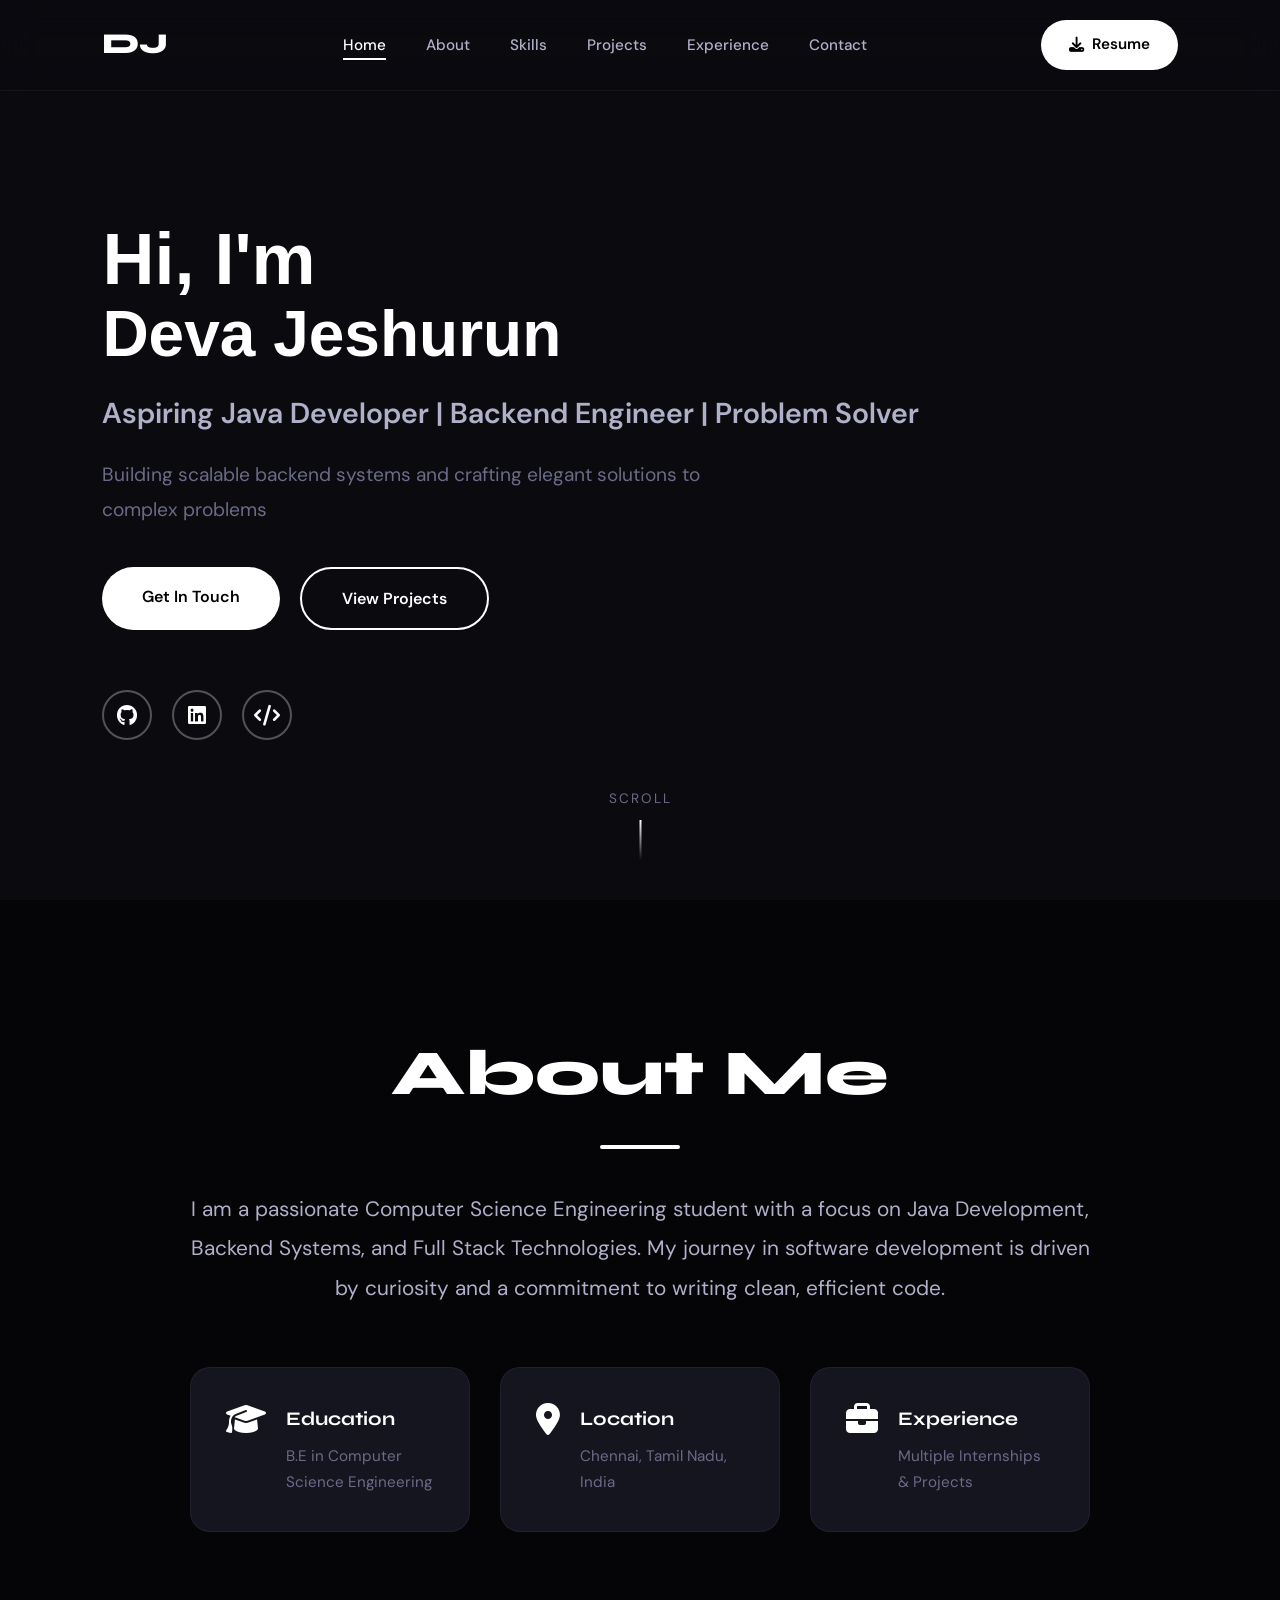
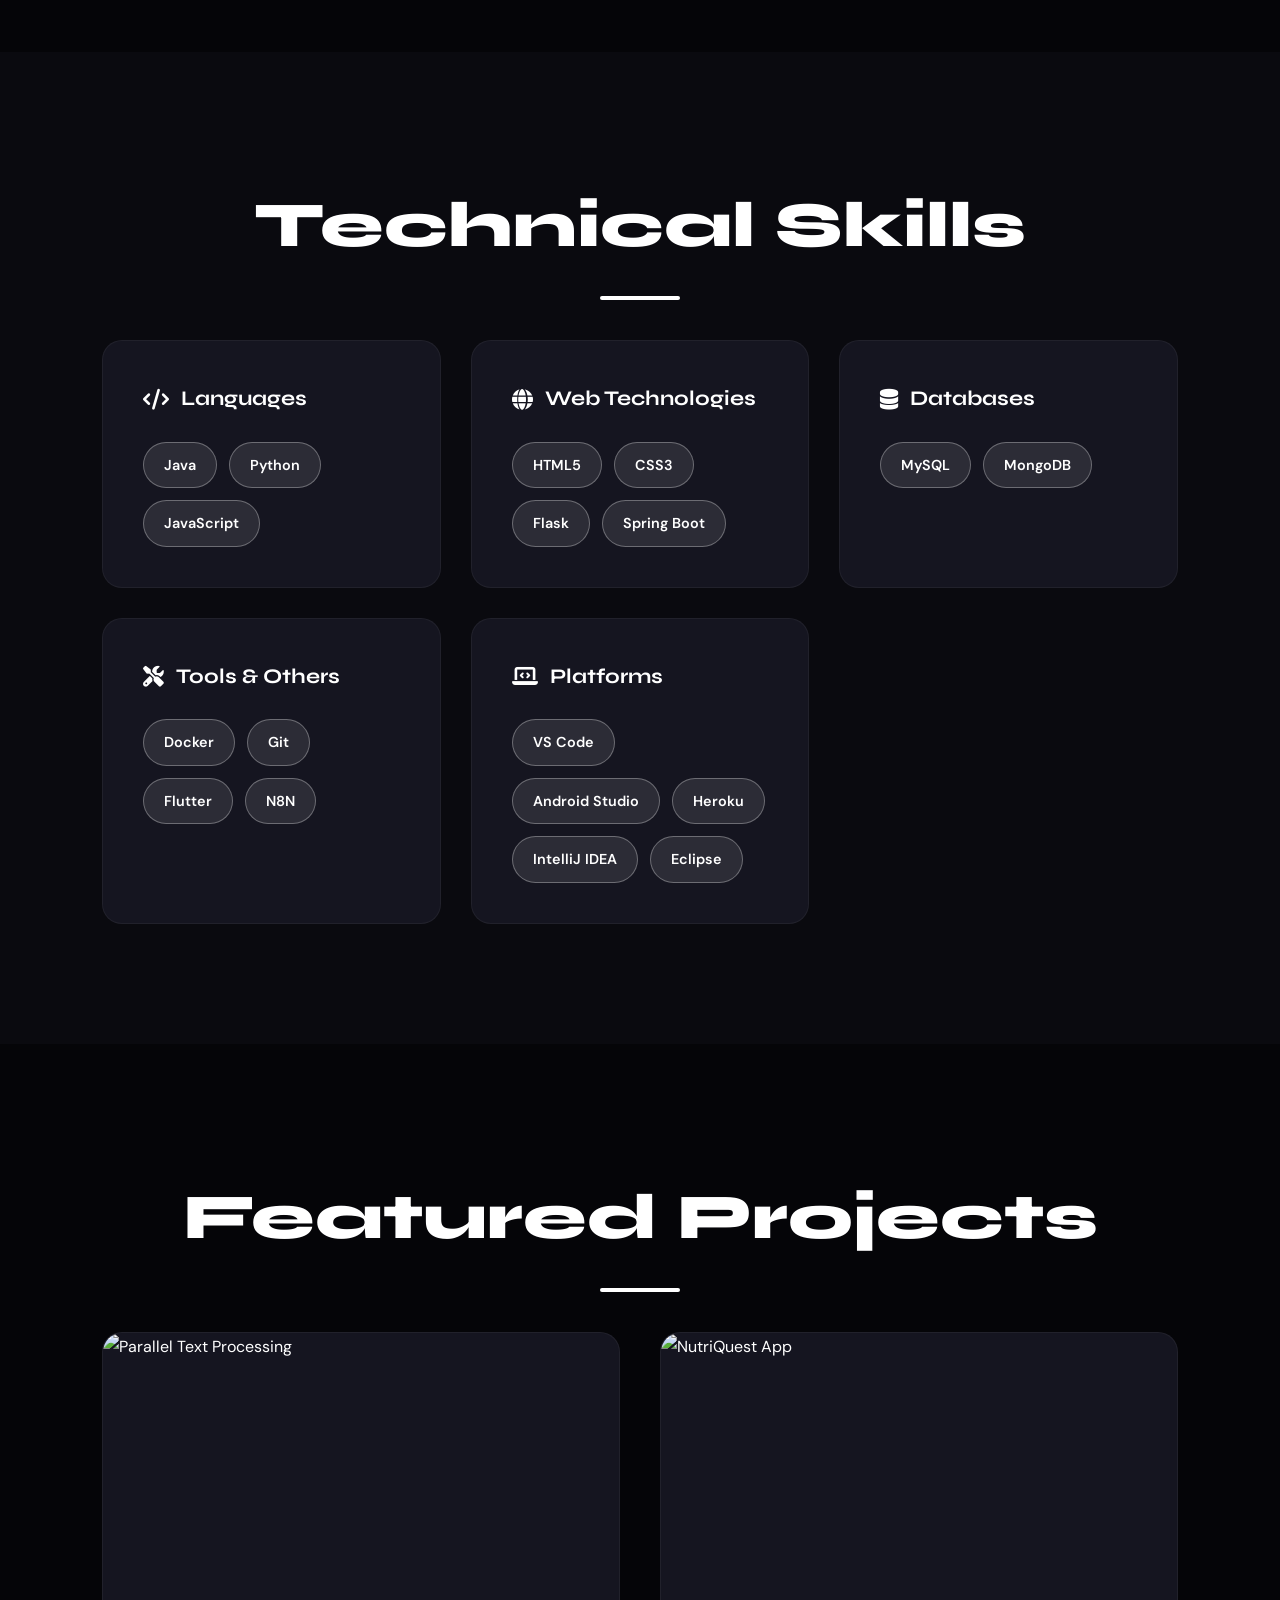
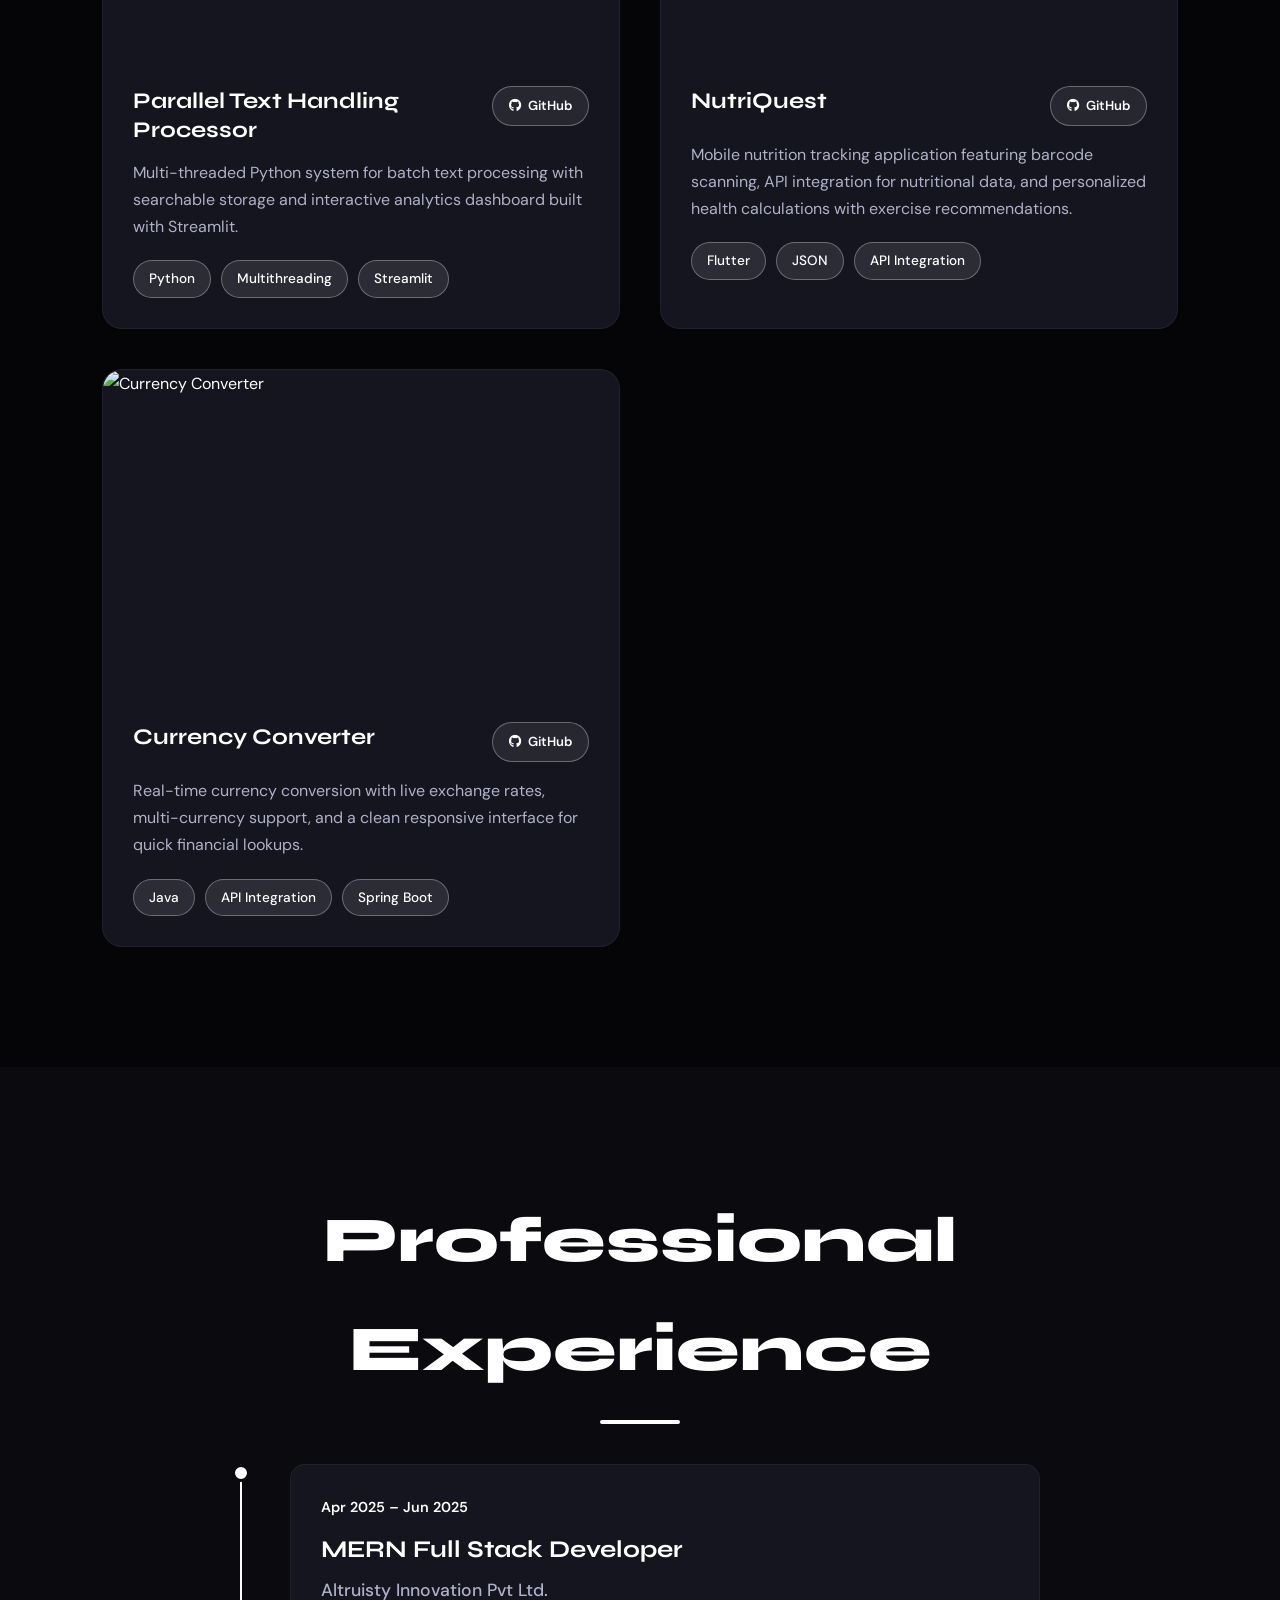
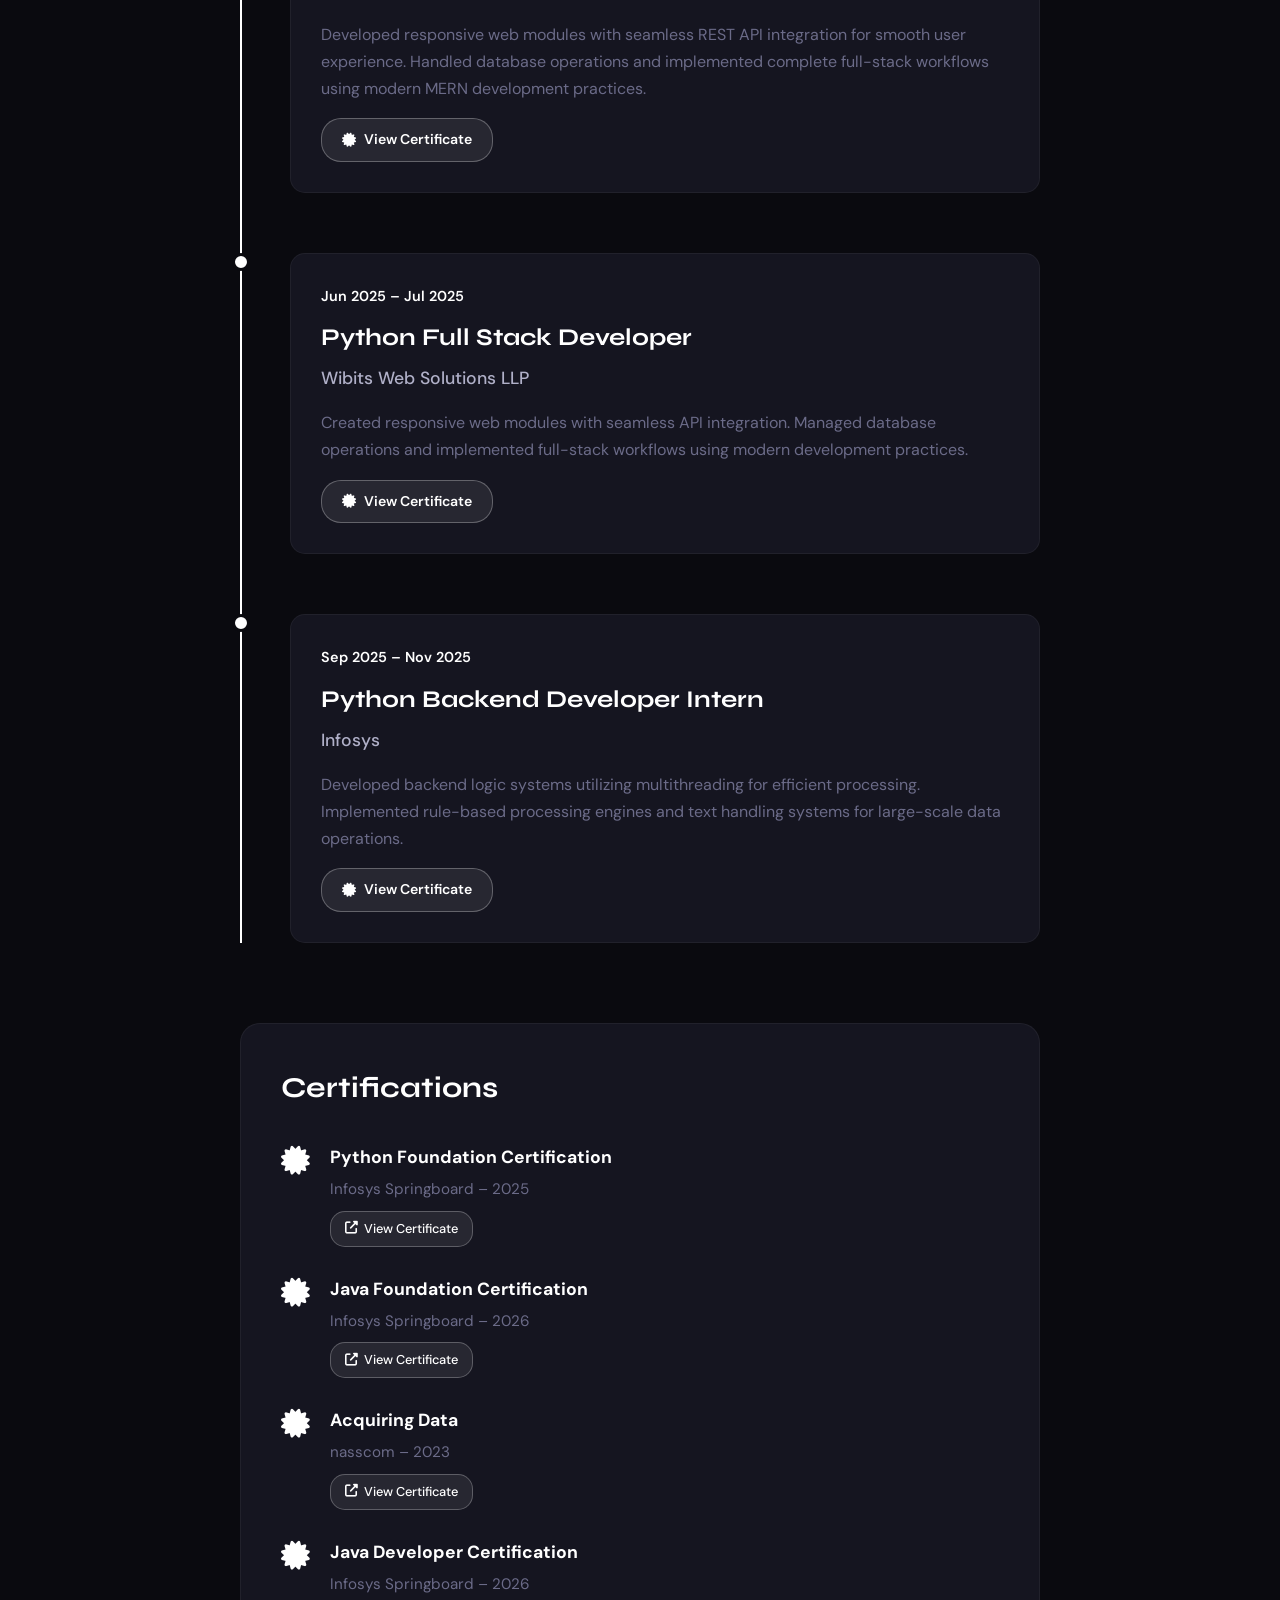
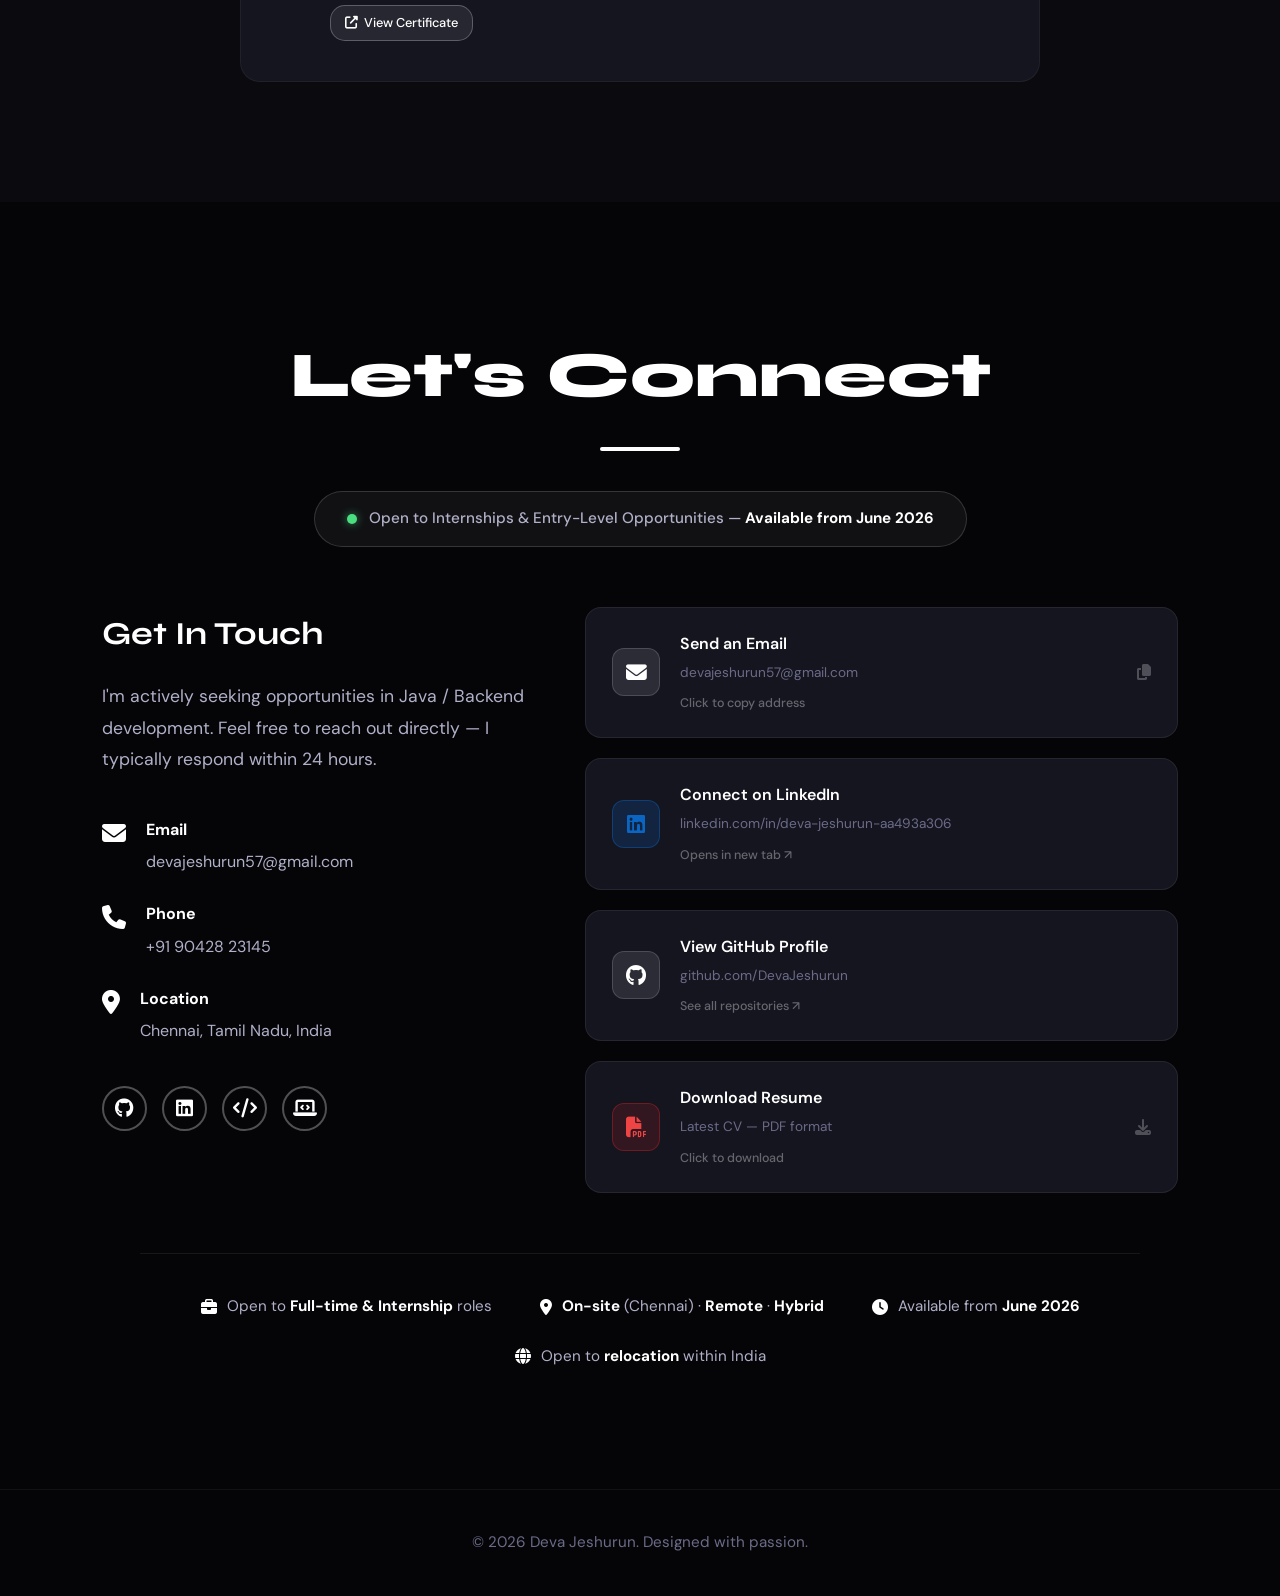
==== commit 7f6f1bc9: "new" ====
--- a/index.html
+++ b/index.html
@@ -190,7 +190,7 @@
             </div>
             <p>Real-time currency conversion with live exchange rates, multi-currency support, and a clean responsive interface for quick financial lookups.</p>
             <div class="project-tech">
-              <span>Python</span><span>API Integration</span><span>Flask</span>
+              <span>Java</span><span>API Integration</span><span>Spring Boot</span>
             </div>
           </div>
         </div>
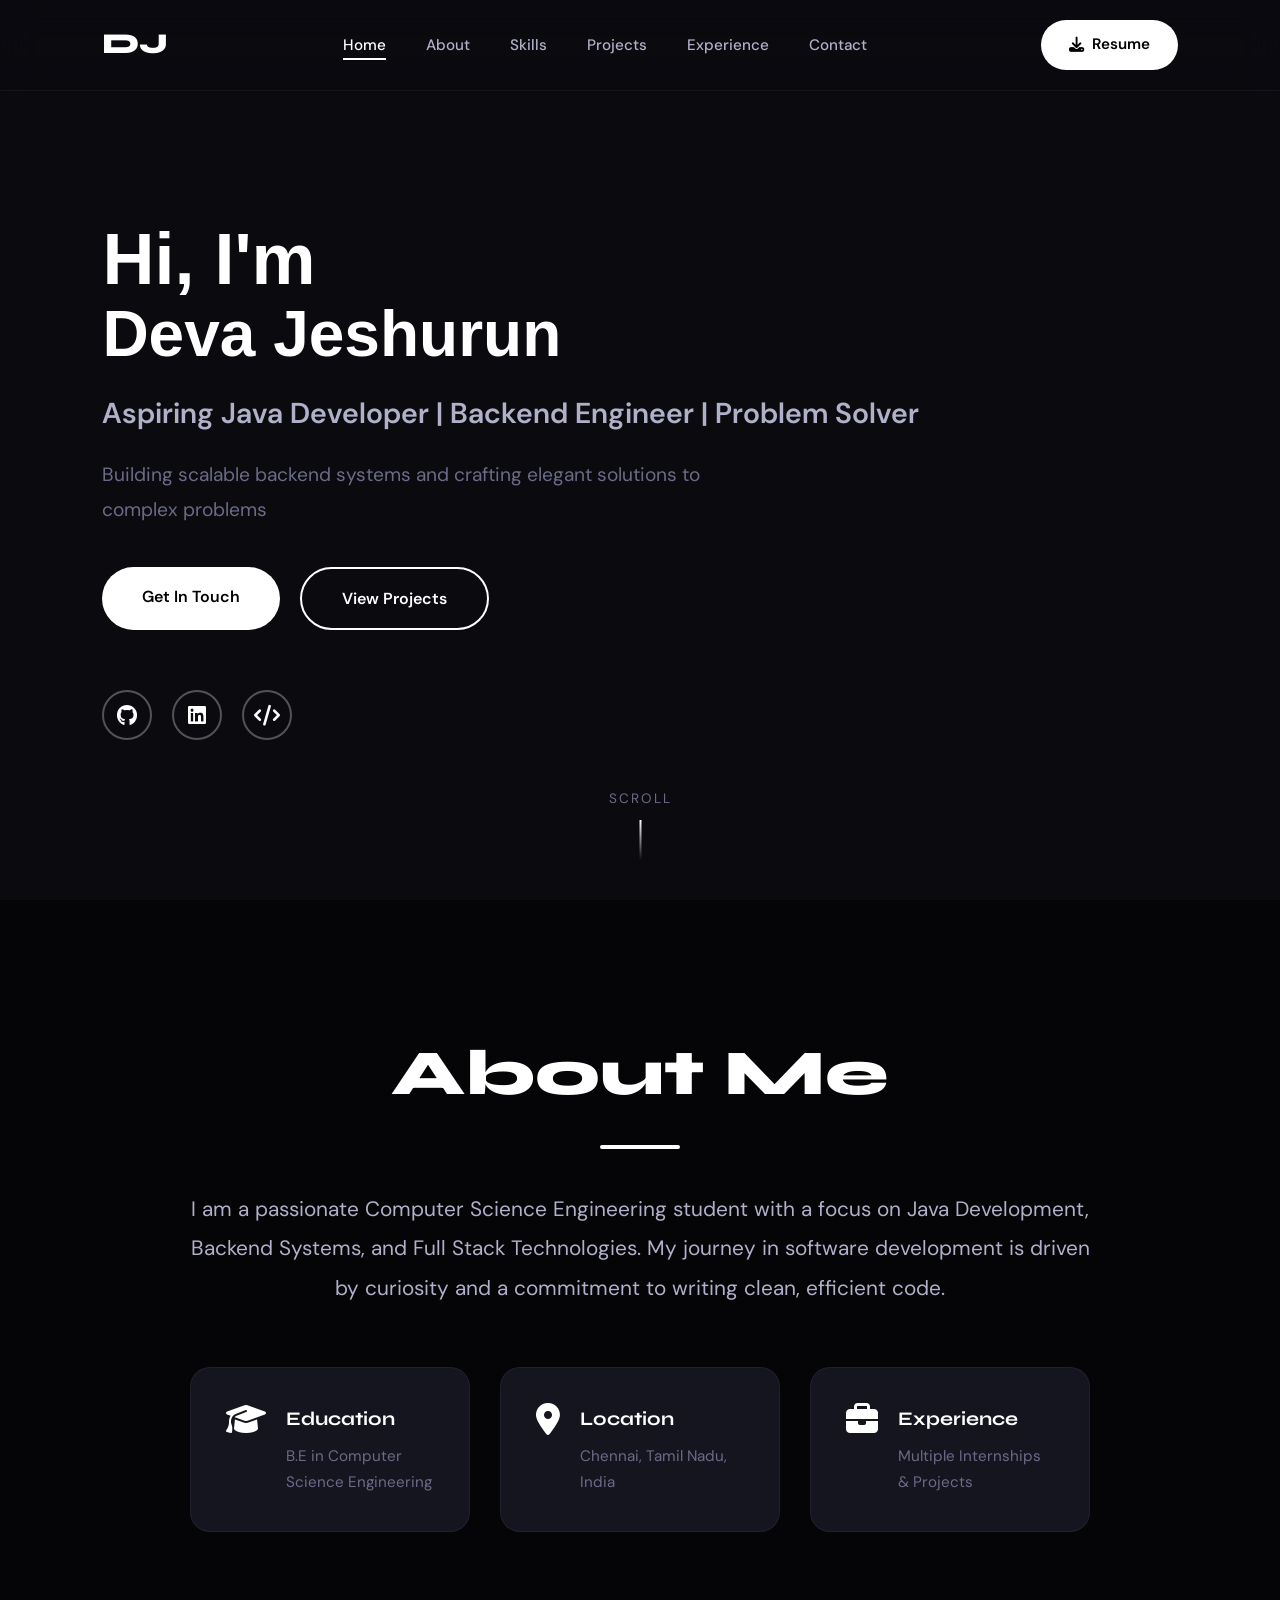
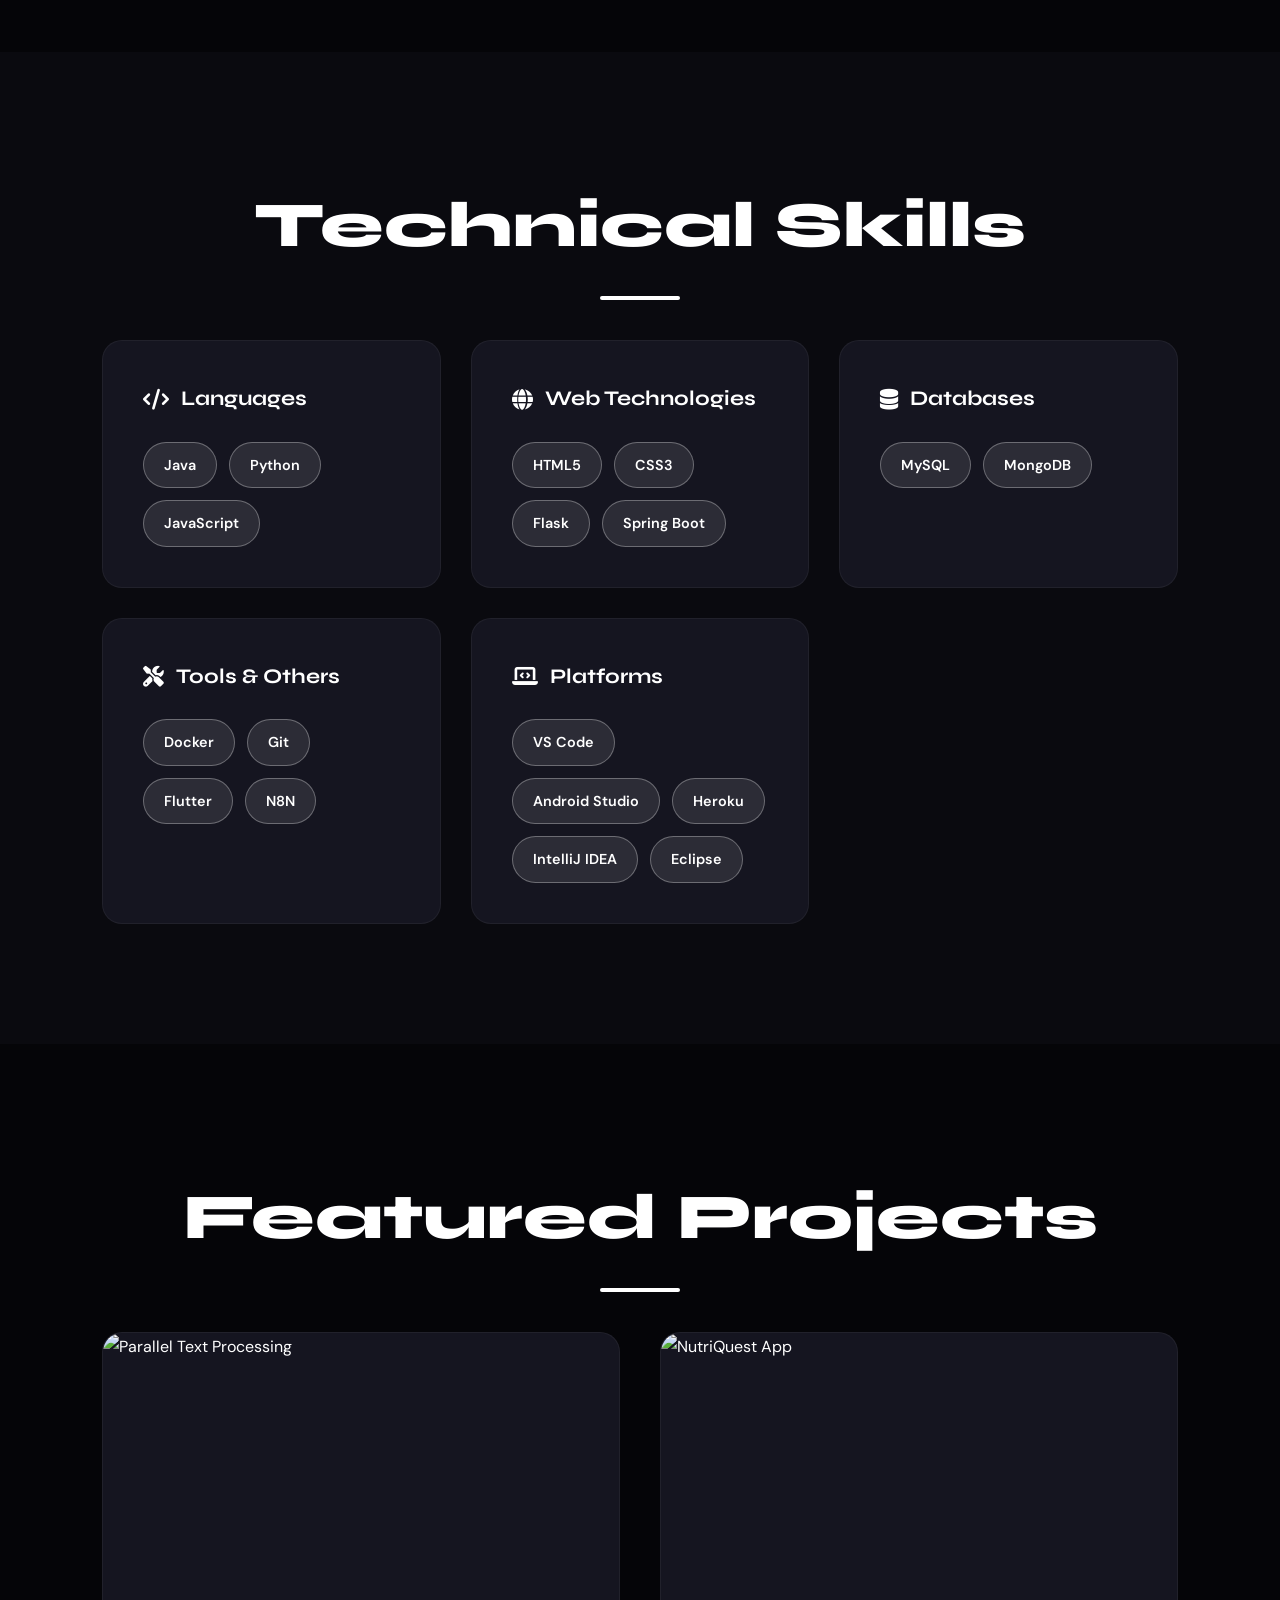
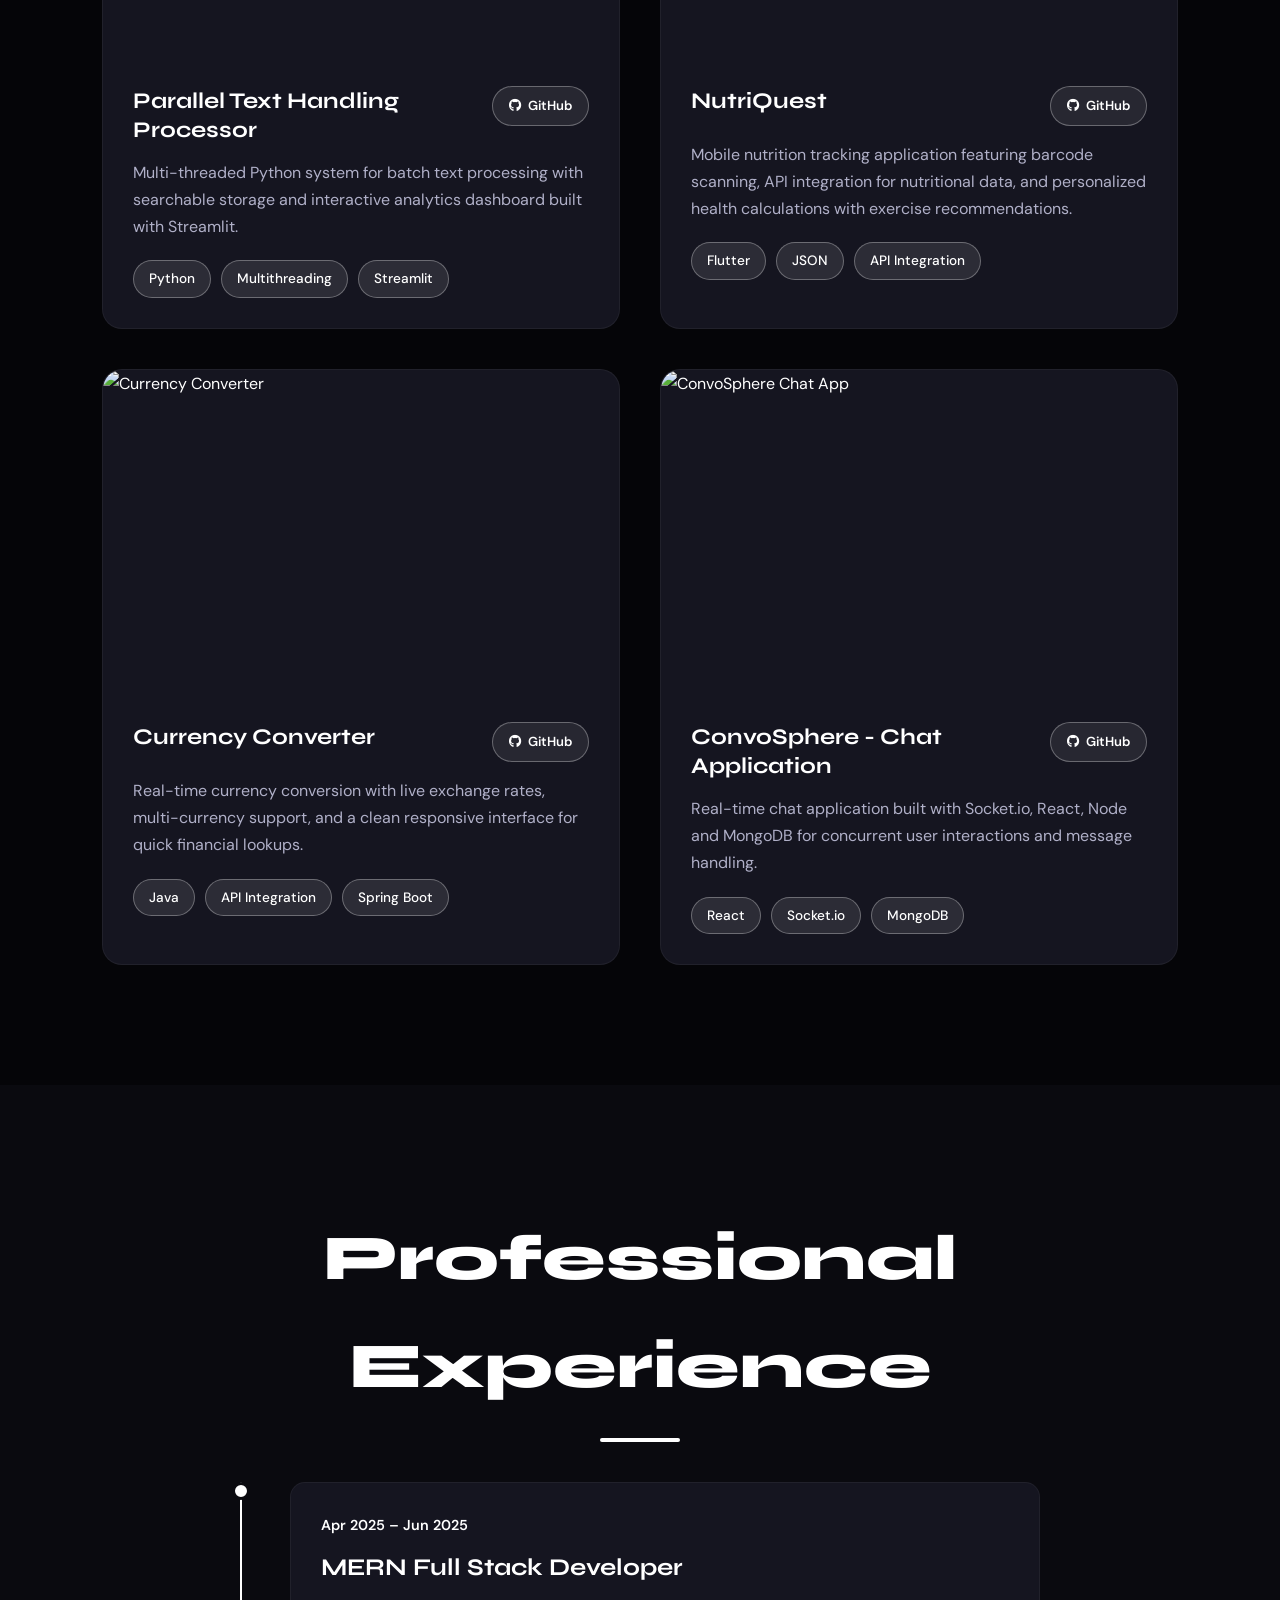
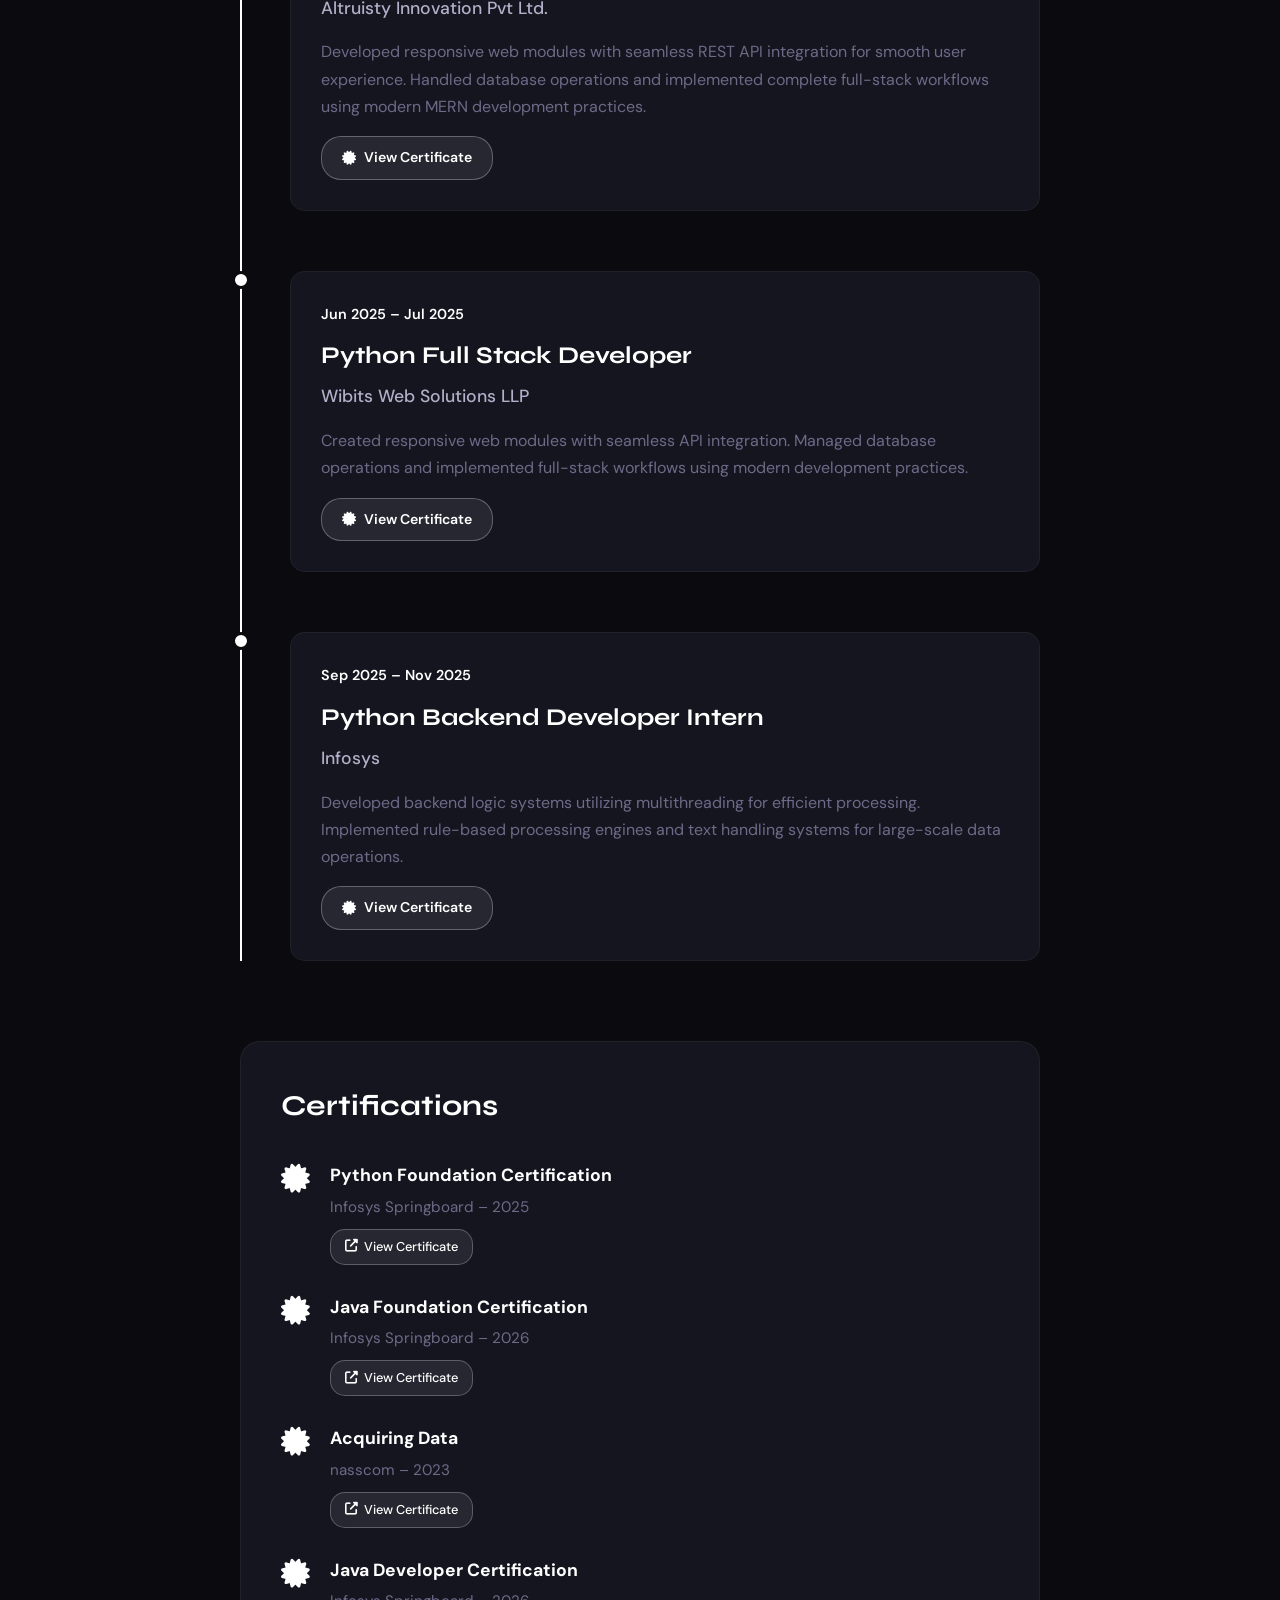
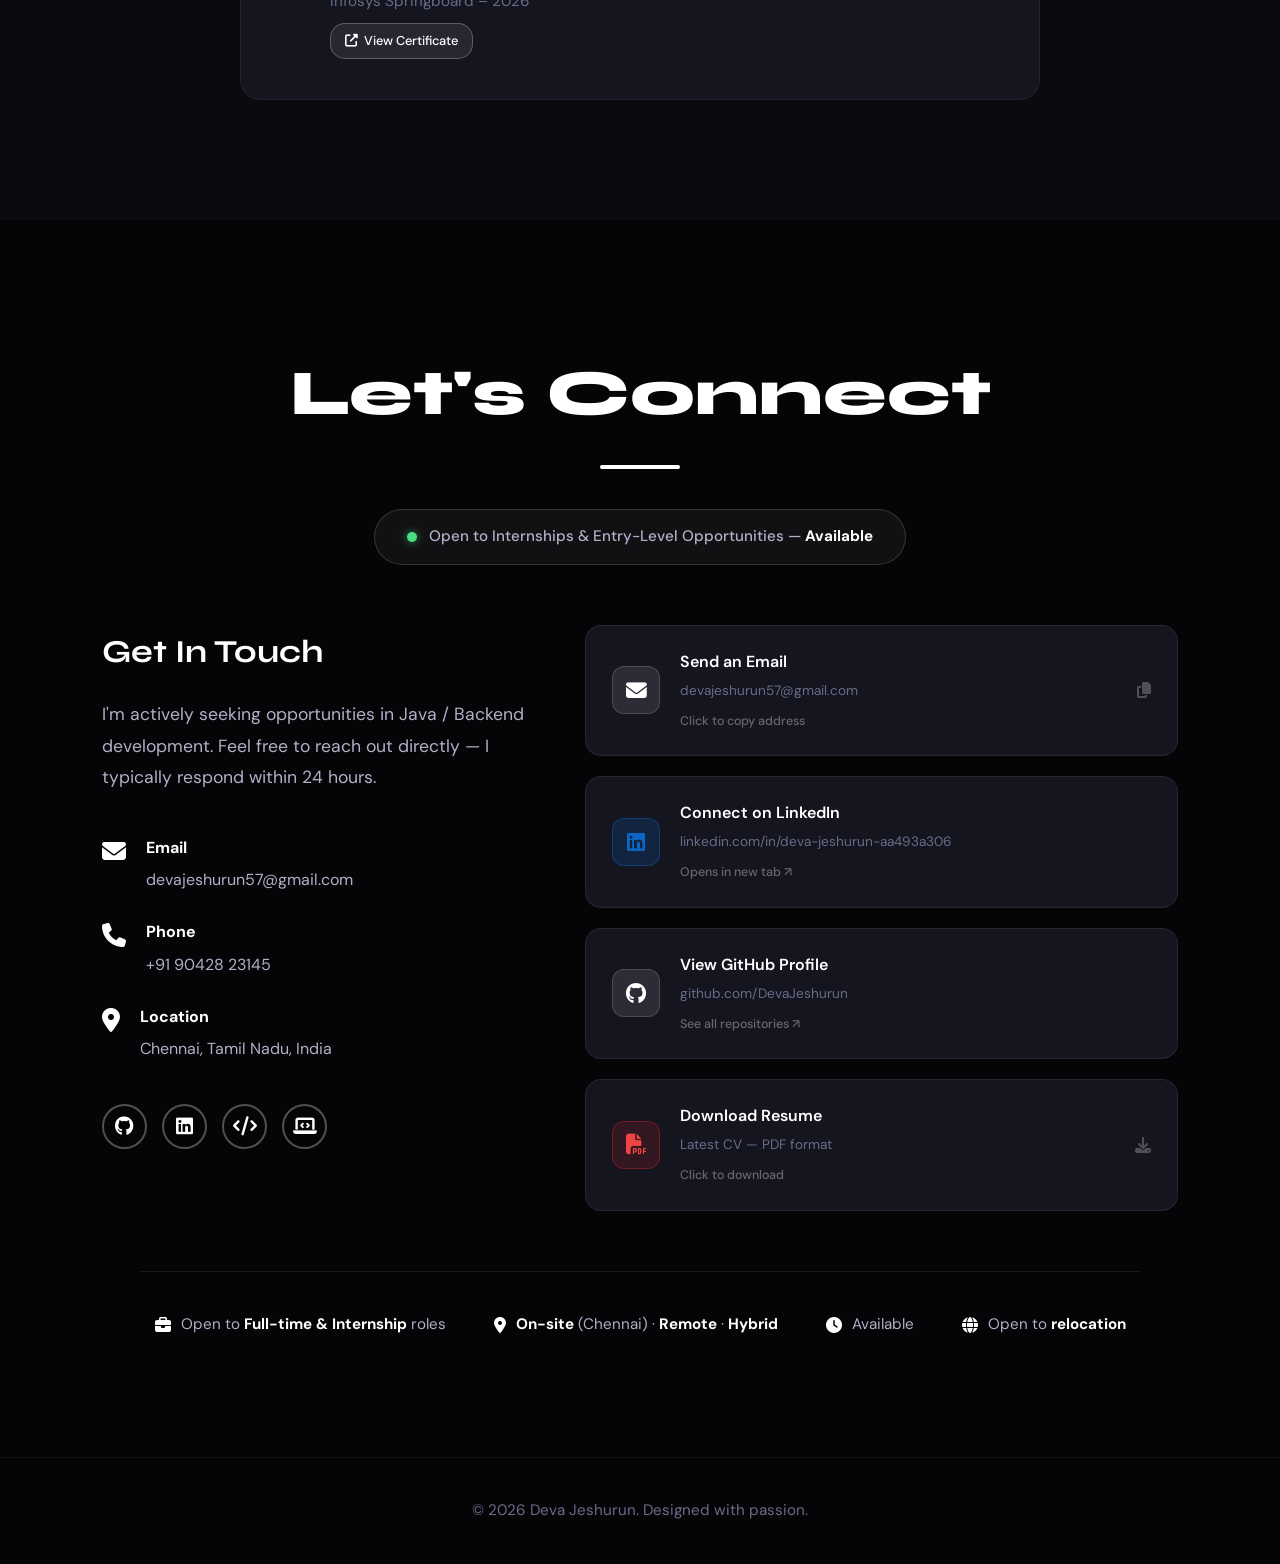
==== commit c9e6a3ce: "final maybe" ====
--- a/index.html
+++ b/index.html
@@ -136,13 +136,13 @@
           <div class="project-image">
             <img src="https://images.unsplash.com/photo-1555949963-aa79dcee981c?w=800&h=500&fit=crop" alt="Parallel Text Processing">
             <div class="project-overlay">
-              <a href="https://github.com/DevaJeshurun" target="_blank" class="project-link"><i class="fab fa-github"></i></a>
+              <a href="https://github.com/DevaJeshurun/parallel-text-handling-processor" target="_blank" class="project-link"><i class="fab fa-github"></i></a>
             </div>
           </div>
           <div class="project-content">
             <div class="project-header">
               <h3>Parallel Text Handling Processor</h3>
-              <a href="https://github.com/DevaJeshurun" target="_blank" class="project-github-btn">
+              <a href="https://github.com/DevaJeshurun/parallel-text-handling-processor" target="_blank" class="project-github-btn">
                 <i class="fab fa-github"></i> GitHub
               </a>
             </div>
@@ -157,13 +157,13 @@
           <div class="project-image">
             <img src="https://images.unsplash.com/photo-1490645935967-10de6ba17061?w=800&h=500&fit=crop" alt="NutriQuest App">
             <div class="project-overlay">
-              <a href="https://github.com/DevaJeshurun" target="_blank" class="project-link"><i class="fab fa-github"></i></a>
+              <a href="https://github.com/DevaJeshurun/NutriQuest" target="_blank" class="project-link"><i class="fab fa-github"></i></a>
             </div>
           </div>
           <div class="project-content">
             <div class="project-header">
               <h3>NutriQuest</h3>
-              <a href="https://github.com/DevaJeshurun" target="_blank" class="project-github-btn">
+              <a href="https://github.com/DevaJeshurun/NutriQuest" target="_blank" class="project-github-btn">
                 <i class="fab fa-github"></i> GitHub
               </a>
             </div>
@@ -178,19 +178,40 @@
           <div class="project-image">
             <img src="https://images.unsplash.com/photo-1611974789855-9c2a0a7236a3?w=800&h=500&fit=crop" alt="Currency Converter">
             <div class="project-overlay">
-              <a href="https://github.com/DevaJeshurun" target="_blank" class="project-link"><i class="fab fa-github"></i></a>
+              <a href="https://github.com/DevaJeshurun/currency-converter-springboot" target="_blank" class="project-link"><i class="fab fa-github"></i></a>
             </div>
           </div>
           <div class="project-content">
             <div class="project-header">
               <h3>Currency Converter</h3>
-              <a href="https://github.com/DevaJeshurun" target="_blank" class="project-github-btn">
+              <a href="https://github.com/DevaJeshurun/currency-converter-springboot" target="_blank" class="project-github-btn">
                 <i class="fab fa-github"></i> GitHub
               </a>
             </div>
             <p>Real-time currency conversion with live exchange rates, multi-currency support, and a clean responsive interface for quick financial lookups.</p>
             <div class="project-tech">
               <span>Java</span><span>API Integration</span><span>Spring Boot</span>
+            </div>
+          </div>
+        </div>
+
+        <div class="project-card fade-in">
+          <div class="project-image">
+            <img src="https://images.unsplash.com/photo-1517245386807-bb43f82c33c4?w=800&h=500&fit=crop" alt="ConvoSphere Chat App">
+            <div class="project-overlay">
+              <a href="https://github.com/DevaJeshurun/ChatApplication" target="_blank" class="project-link"><i class="fab fa-github"></i></a>
+            </div>
+          </div>
+          <div class="project-content">
+            <div class="project-header">
+              <h3>ConvoSphere - Chat Application</h3>
+              <a href="https://github.com/DevaJeshurun/ChatApplication" target="_blank" class="project-github-btn">
+                <i class="fab fa-github"></i> GitHub
+              </a>
+            </div>
+            <p>Real-time chat application built with Socket.io, React, Node and MongoDB for concurrent user interactions and message handling.</p>
+            <div class="project-tech">
+              <span>React</span><span>Socket.io</span><span>MongoDB</span>
             </div>
           </div>
         </div>
@@ -212,7 +233,7 @@
             <h3>MERN Full Stack Developer</h3>
             <h4>Altruisty Innovation Pvt Ltd.</h4>
             <p>Developed responsive web modules with seamless REST API integration for smooth user experience. Handled database operations and implemented complete full-stack workflows using modern MERN development practices.</p>
-            <a href="https://drive.google.com/your-altruisty-cert" target="_blank" class="cert-link-btn">
+            <a href="https://drive.google.com/file/d/1A0TwUIXMUIL9184or7y8ly2IsI09ue51/view?usp=drive_link" target="_blank" class="cert-link-btn">
               <i class="fas fa-certificate"></i> View Certificate
             </a>
           </div>
@@ -225,7 +246,7 @@
             <h3>Python Full Stack Developer</h3>
             <h4>Wibits Web Solutions LLP</h4>
             <p>Created responsive web modules with seamless API integration. Managed database operations and implemented full-stack workflows using modern development practices.</p>
-            <a href="https://drive.google.com/your-wibits-cert" target="_blank" class="cert-link-btn">
+            <a href="https://drive.google.com/file/d/1dMcrEtNT-Zxdkj_25IS8QkuWPrpwqiVE/view?usp=drive_link" target="_blank" class="cert-link-btn">
               <i class="fas fa-certificate"></i> View Certificate
             </a>
           </div>
@@ -238,7 +259,7 @@
             <h3>Python Backend Developer Intern</h3>
             <h4>Infosys</h4>
             <p>Developed backend logic systems utilizing multithreading for efficient processing. Implemented rule-based processing engines and text handling systems for large-scale data operations.</p>
-            <a href="https://drive.google.com/your-infosys-cert" target="_blank" class="cert-link-btn">
+            <a href="https://drive.google.com/file/d/1sCp3ix43r0YXeF67_4j6DJOjeM2GC5aL/view?usp=drive_link" target="_blank" class="cert-link-btn">
               <i class="fas fa-certificate"></i> View Certificate
             </a>
           </div>
@@ -255,7 +276,7 @@
             <div class="cert-info">
               <h4>Python Foundation Certification</h4>
               <p>Infosys Springboard – 2025</p>
-              <a href="https://drive.google.com/your-python-cert" target="_blank" class="cert-view-btn">
+              <a href="https://drive.google.com/file/d/1ZgHhANdP4WiAovLknw_vWwvM-3xpOeQd/view?usp=drive_link" target="_blank" class="cert-view-btn">
                 <i class="fas fa-external-link-alt"></i> View Certificate
               </a>
             </div>
@@ -266,7 +287,7 @@
             <div class="cert-info">
               <h4>Java Foundation Certification</h4>
               <p>Infosys Springboard – 2026</p>
-              <a href="https://drive.google.com/your-java-foundation-cert" target="_blank" class="cert-view-btn">
+              <a href="https://drive.google.com/file/d/1H3GGQRTieuldxZ45QxdLZlTFPn3uXtft/view?usp=drive_link" target="_blank" class="cert-view-btn">
                 <i class="fas fa-external-link-alt"></i> View Certificate
               </a>
             </div>
@@ -277,7 +298,7 @@
             <div class="cert-info">
               <h4>Acquiring Data</h4>
               <p>nasscom – 2023</p>
-              <a href="https://drive.google.com/your-nasscom-cert" target="_blank" class="cert-view-btn">
+              <a href="https://drive.google.com/file/d/1bmYsGAKUsEi9S097O3ac0Rrp3oMoxcBh/view?usp=drive_link" target="_blank" class="cert-view-btn">
                 <i class="fas fa-external-link-alt"></i> View Certificate
               </a>
             </div>
@@ -288,7 +309,7 @@
             <div class="cert-info">
               <h4>Java Developer Certification</h4>
               <p>Infosys Springboard – 2026</p>
-              <a href="https://drive.google.com/your-java-dev-cert" target="_blank" class="cert-view-btn">
+              <a href="https://drive.google.com/file/d/1OzaoOWfkO4hlUoJIY7Fek7ELpjQaftKN/view?usp=drive_link" target="_blank" class="cert-view-btn">
                 <i class="fas fa-external-link-alt"></i> View Certificate
               </a>
             </div>
@@ -307,7 +328,7 @@
       <!-- Availability banner -->
       <div class="availability-banner fade-in">
         <span class="avail-dot"></span>
-        <span>Open to Internships &amp; Entry-Level Opportunities — <strong>Available from June 2026</strong></span>
+        <span>Open to Internships &amp; Entry-Level Opportunities — <strong>Available</strong></span>
       </div>
 
       <div class="contact-content">
@@ -394,8 +415,8 @@
       <div class="contact-footer fade-in">
         <div class="cf-item"><i class="fas fa-briefcase"></i><span>Open to <strong>Full-time &amp; Internship</strong> roles</span></div>
         <div class="cf-item"><i class="fas fa-map-marker-alt"></i><span><strong>On-site</strong> (Chennai) · <strong>Remote</strong> · <strong>Hybrid</strong></span></div>
-        <div class="cf-item"><i class="fas fa-clock"></i><span>Available from <strong>June 2026</strong></span></div>
-        <div class="cf-item"><i class="fas fa-globe"></i><span>Open to <strong>relocation</strong> within India</span></div>
+        <div class="cf-item"><i class="fas fa-clock"></i><span>Available</span></div>
+        <div class="cf-item"><i class="fas fa-globe"></i><span>Open to <strong>relocation</strong> </span></div>
       </div>
 
     </div>
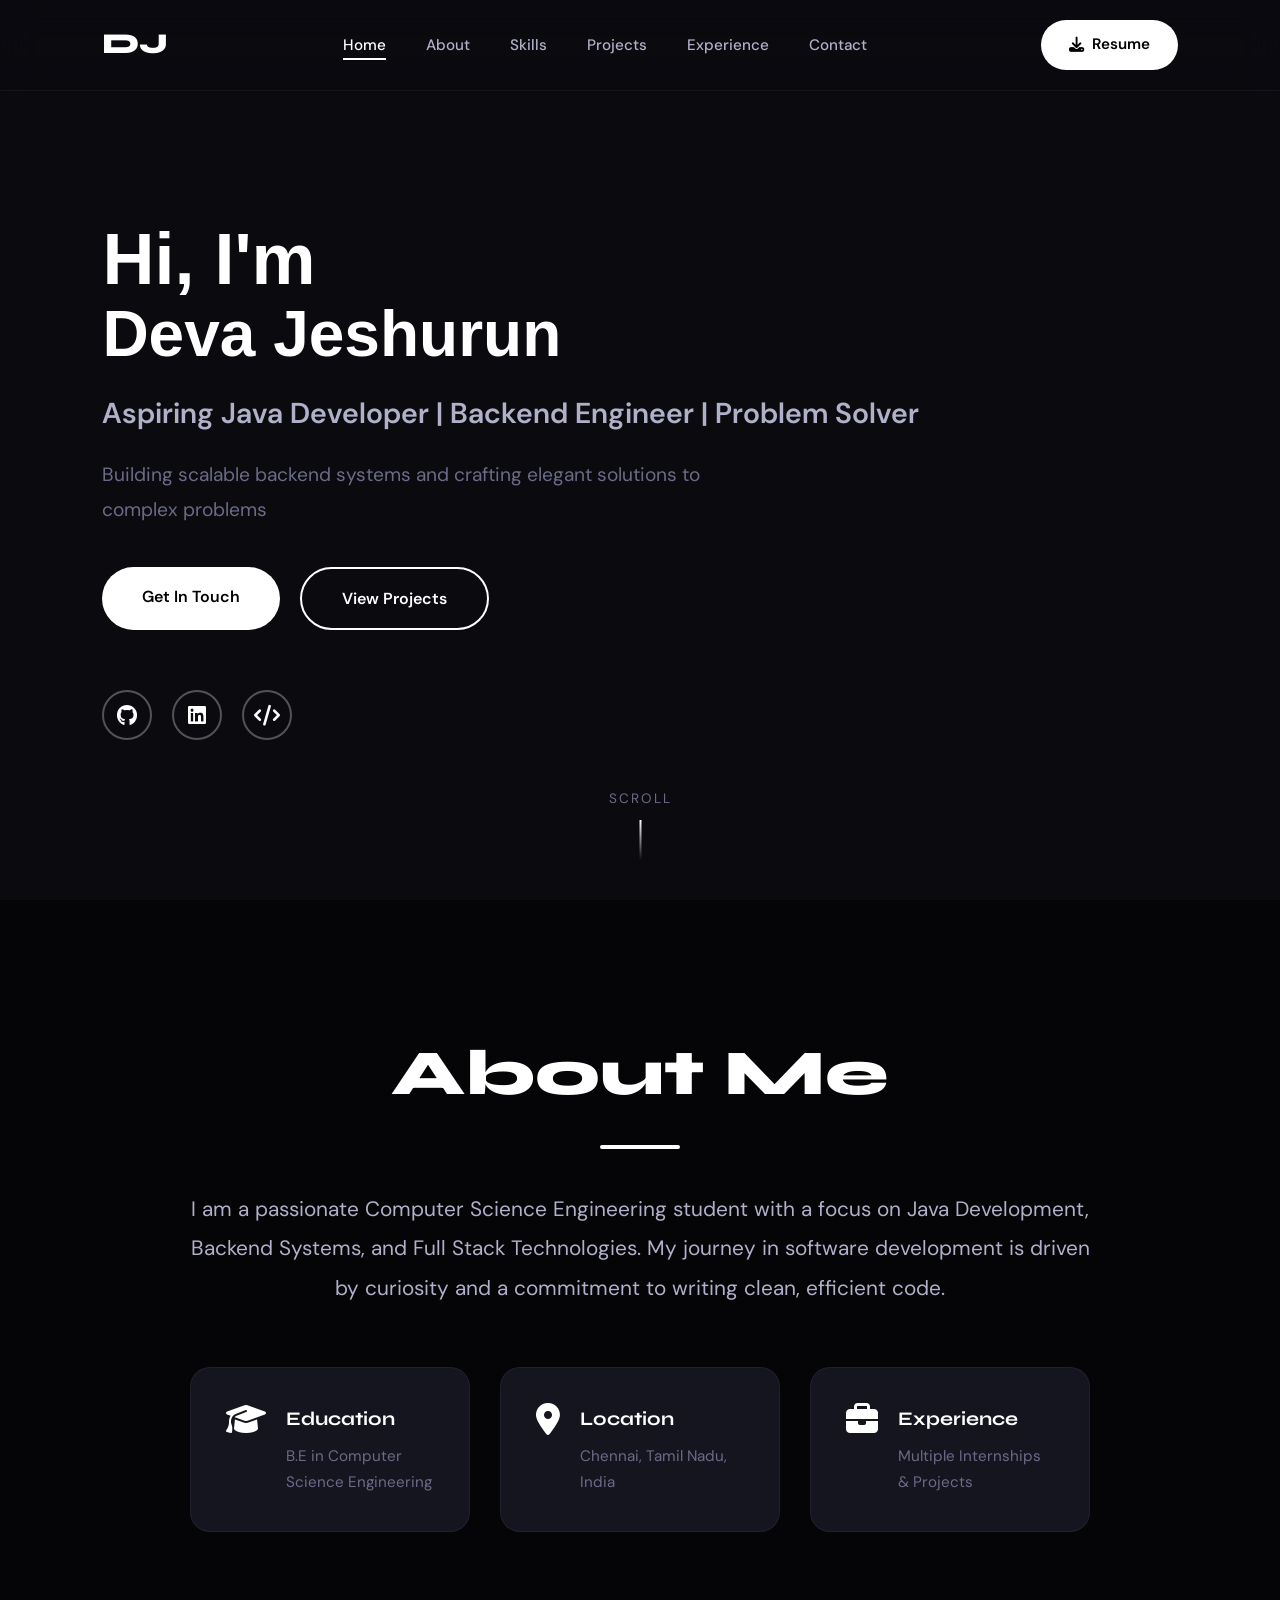
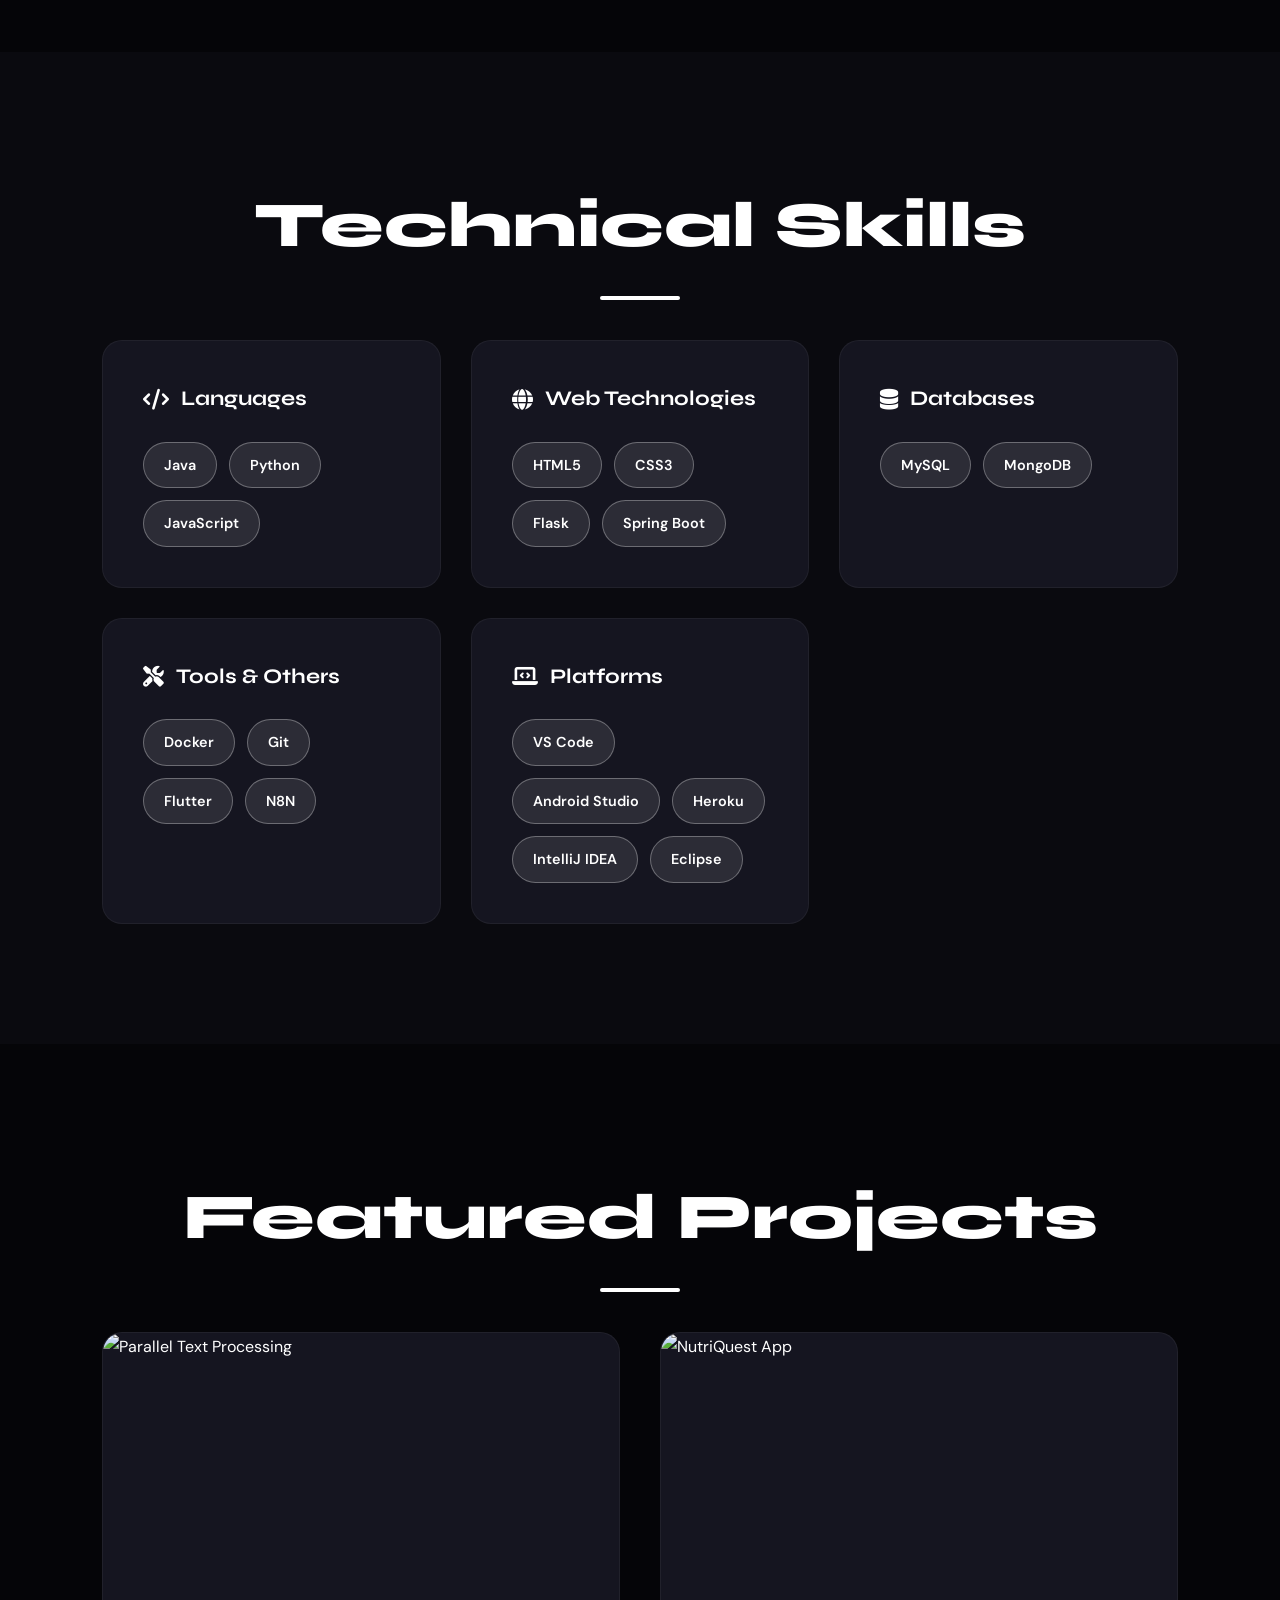
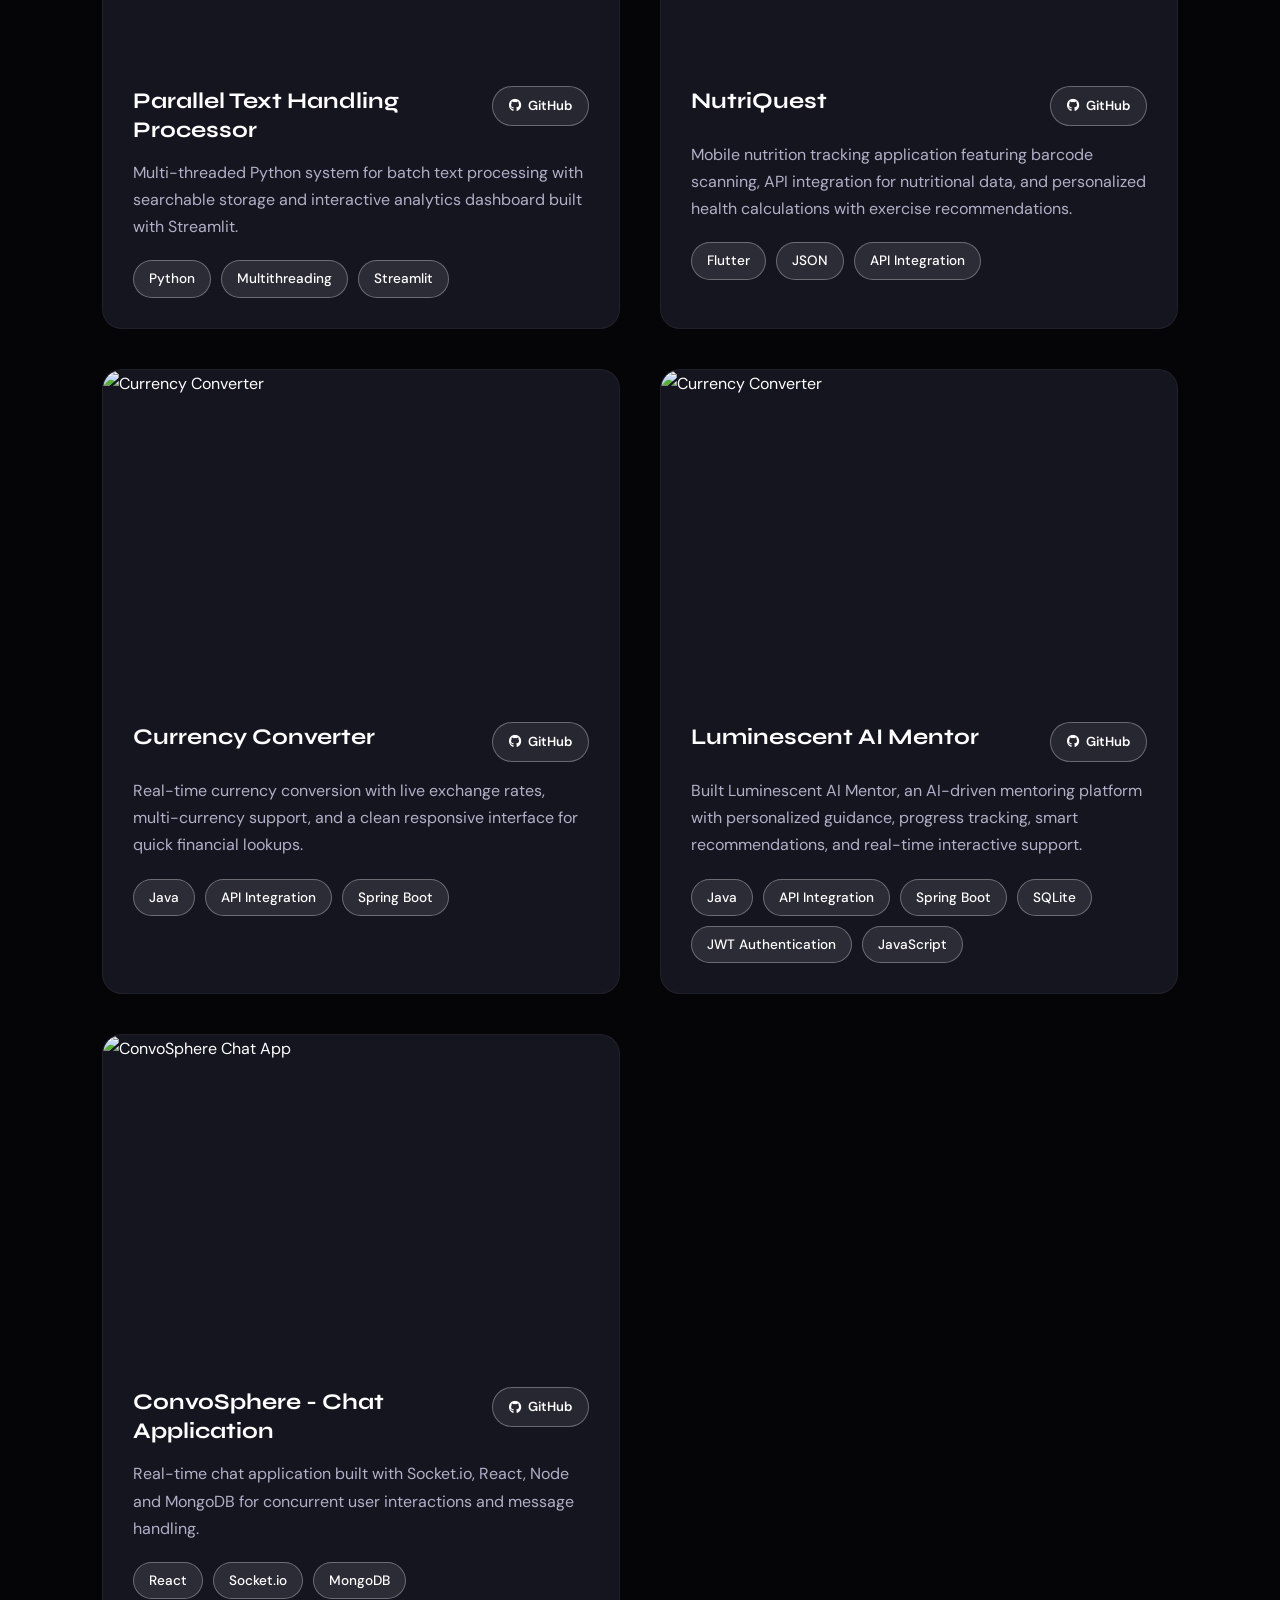
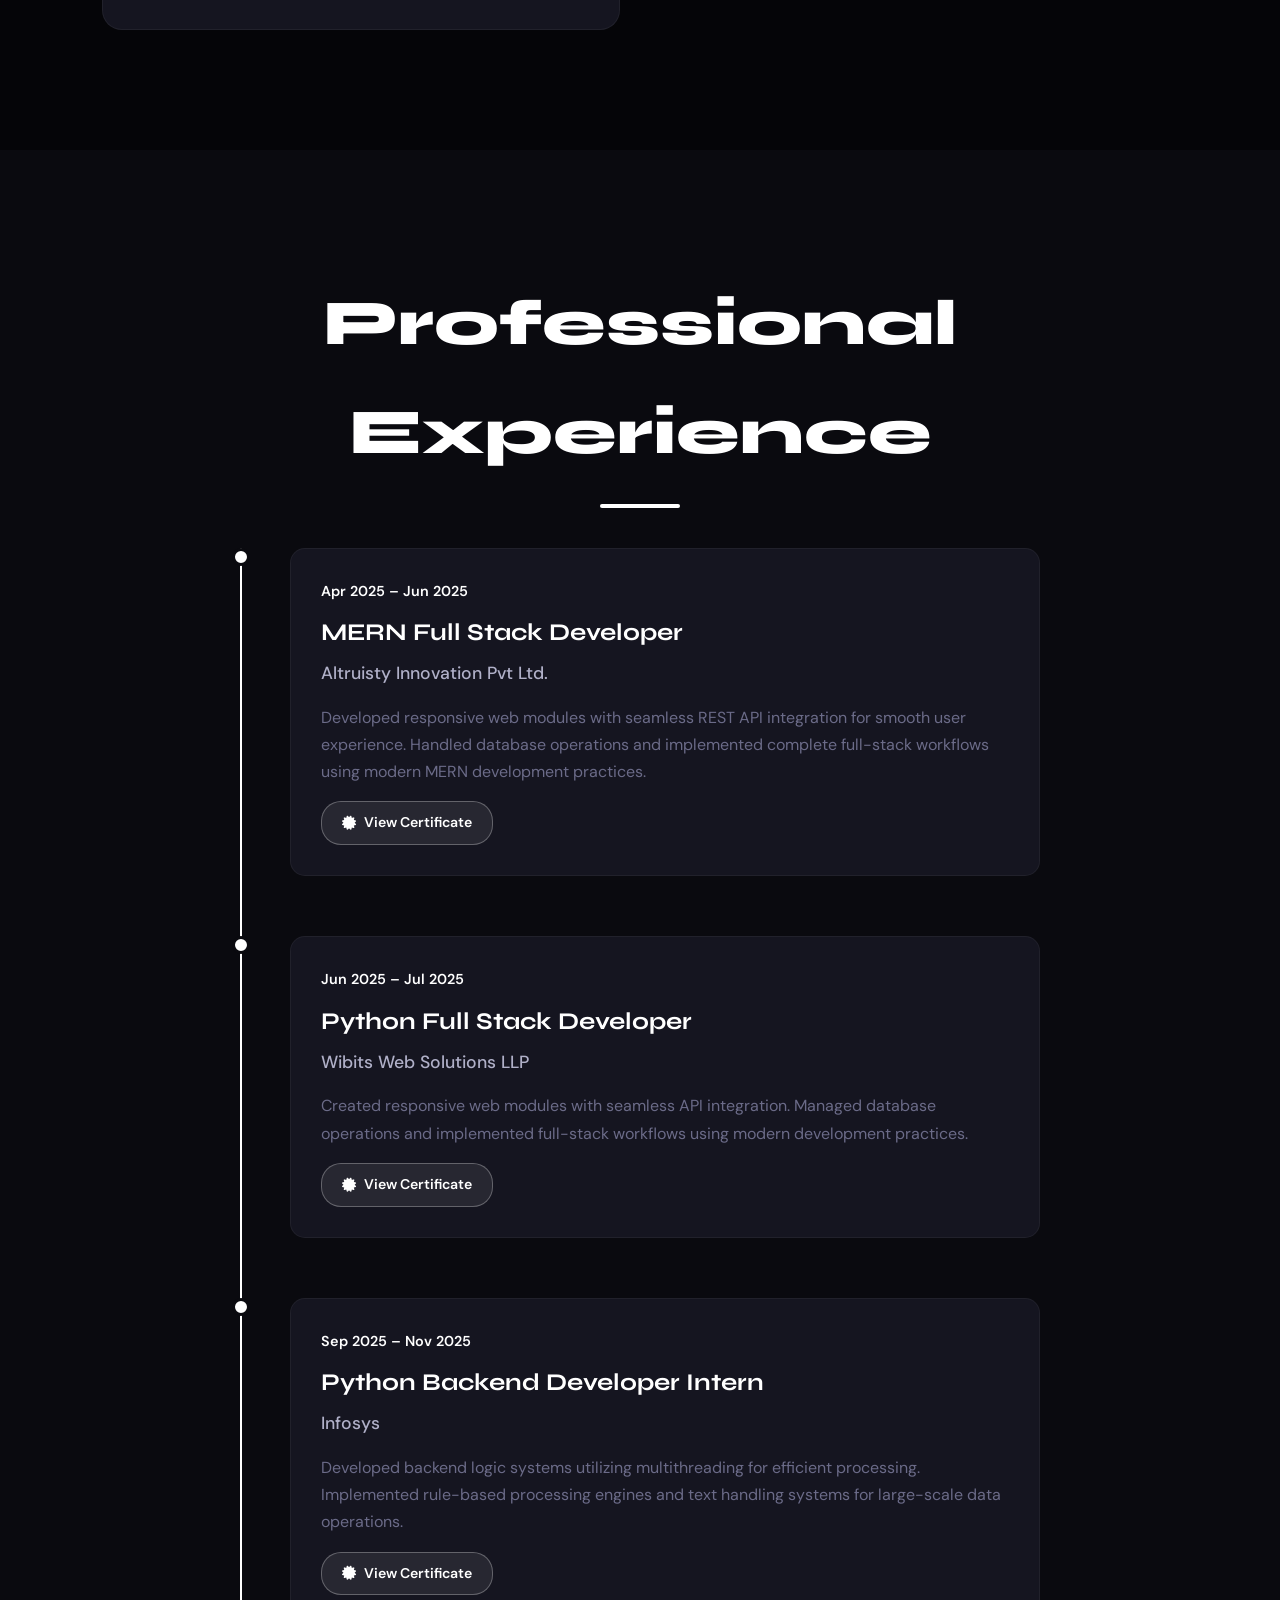
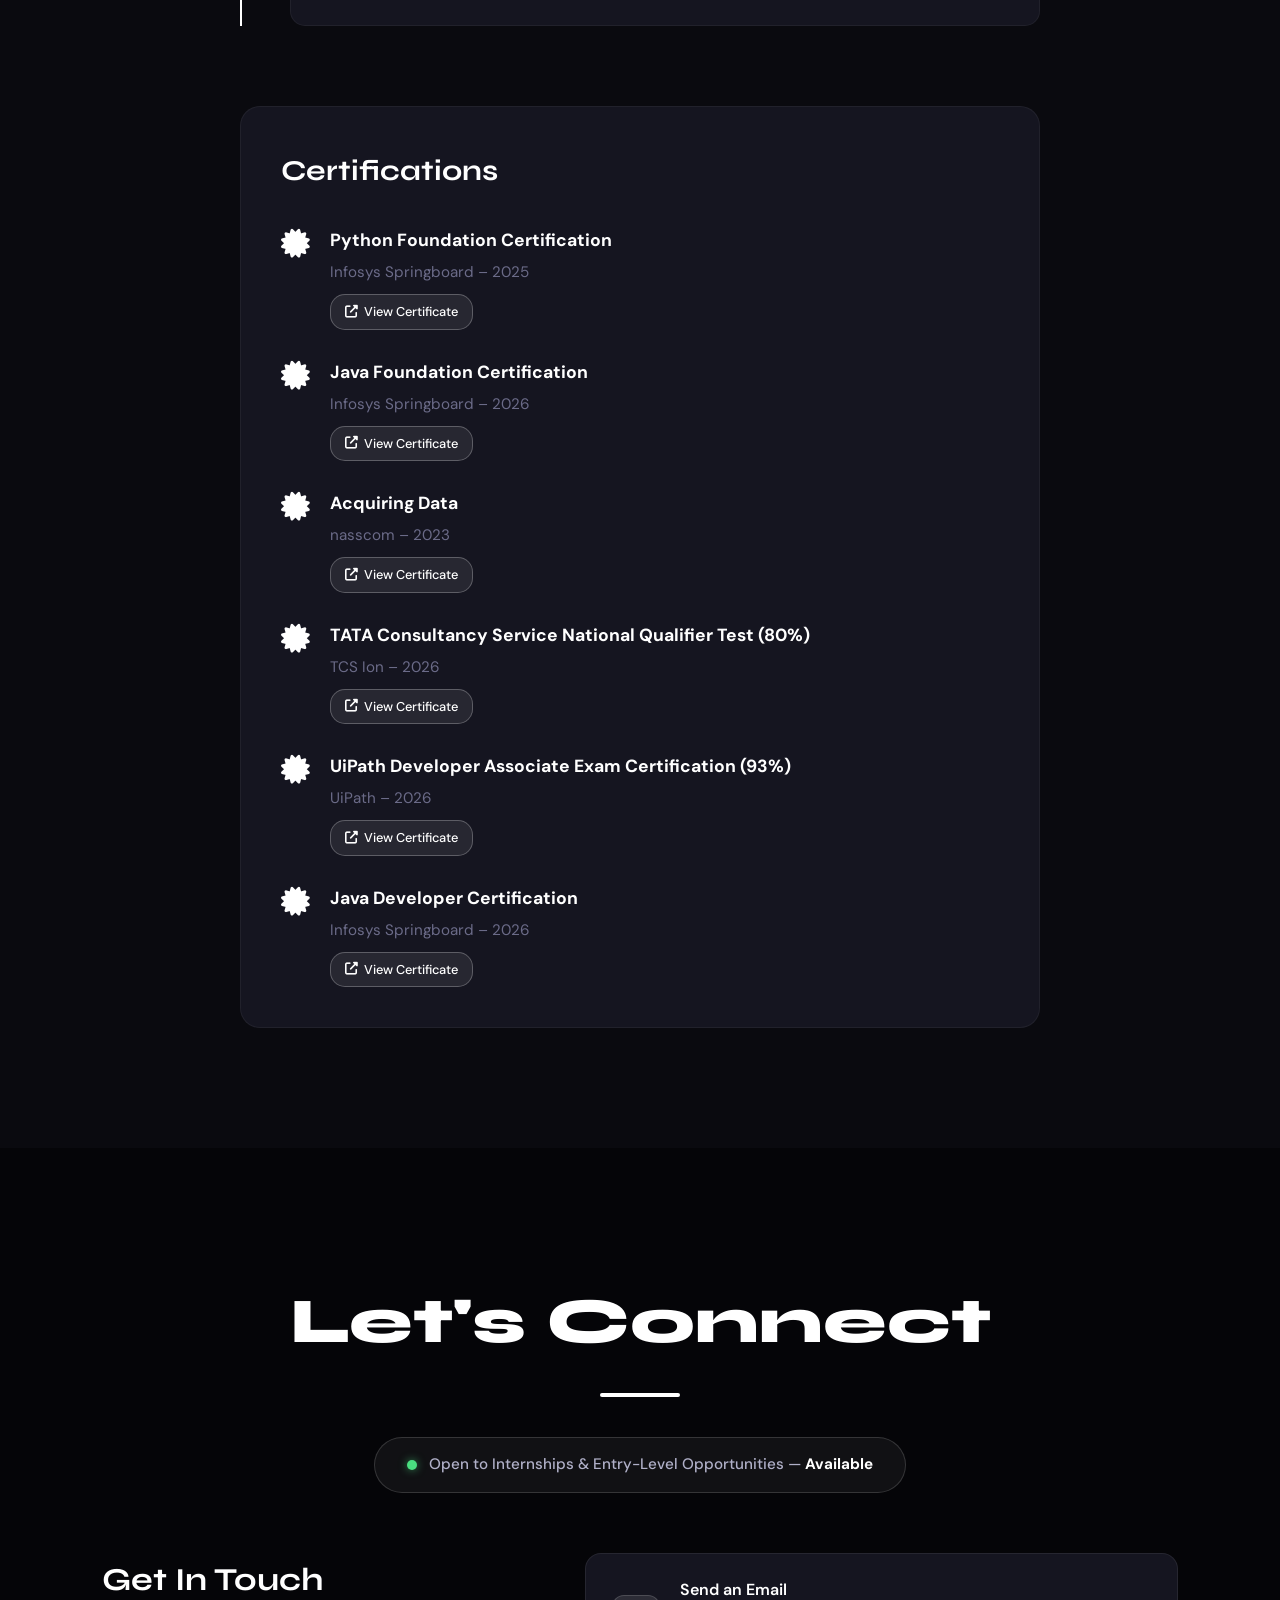
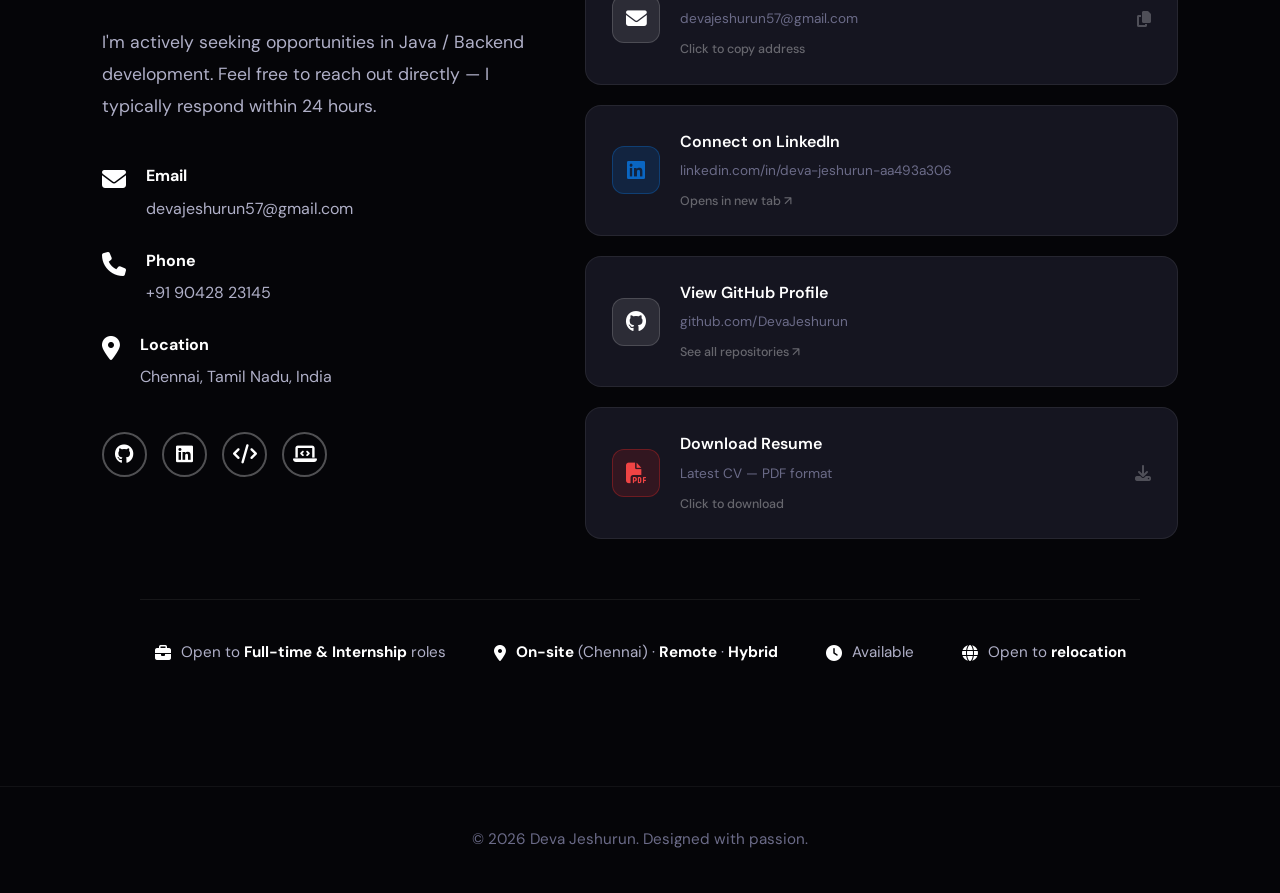
==== commit 16d7bcae: "Your update message" ====
--- a/index.html
+++ b/index.html
@@ -197,6 +197,27 @@
 
         <div class="project-card fade-in">
           <div class="project-image">
+            <img src="https://www.medicaldevice-network.com/wp-content/uploads/sites/23/2023/03/shutterstock_1013684788.jpg" alt="Currency Converter">
+            <div class="project-overlay">
+              <a href="https://github.com/DevaJeshurun/Luminescent-Mentor" target="_blank" class="project-link"><i class="fab fa-github"></i></a>
+            </div>
+          </div>
+          <div class="project-content">
+            <div class="project-header">
+              <h3>Luminescent AI Mentor</h3>
+              <a href="https://github.com/DevaJeshurun/Luminescent-Mentor" target="_blank" class="project-github-btn">
+                <i class="fab fa-github"></i> GitHub
+              </a>
+            </div>
+            <p>Built Luminescent AI Mentor, an AI-driven mentoring platform with personalized guidance, progress tracking, smart recommendations, and real-time interactive support.</p>
+            <div class="project-tech">
+              <span>Java</span><span>API Integration</span><span>Spring Boot</span><span>SQLite</span><span>JWT Authentication</span><span>JavaScript</span>
+            </div>
+          </div>
+        </div>
+
+        <div class="project-card fade-in">
+          <div class="project-image">
             <img src="https://images.unsplash.com/photo-1517245386807-bb43f82c33c4?w=800&h=500&fit=crop" alt="ConvoSphere Chat App">
             <div class="project-overlay">
               <a href="https://github.com/DevaJeshurun/ChatApplication" target="_blank" class="project-link"><i class="fab fa-github"></i></a>
@@ -307,6 +328,28 @@
           <div class="cert-item">
             <i class="fas fa-certificate"></i>
             <div class="cert-info">
+              <h4>TATA Consultancy Service National Qualifier Test (80%)</h4>
+              <p>TCS Ion – 2026</p>
+              <a href="https://drive.google.com/file/d/1xSimyAXBJXC1USTTMSld2uBqcig4kxbZ/view?usp=drive_link" target="_blank" class="cert-view-btn">
+                <i class="fas fa-external-link-alt"></i> View Certificate
+              </a>
+            </div>
+          </div>
+
+          <div class="cert-item">
+            <i class="fas fa-certificate"></i>
+            <div class="cert-info">
+              <h4>UiPath Developer Associate Exam Certification (93%)</h4>
+              <p>UiPath – 2026</p>
+              <a href="https://drive.google.com/file/d/1LwdDhum2Ck6B0ox-HVkbiSx6yjF9Vyuo/view?usp=sharing" target="_blank" class="cert-view-btn">
+                <i class="fas fa-external-link-alt"></i> View Certificate
+              </a>
+            </div>
+          </div>
+
+          <div class="cert-item">
+            <i class="fas fa-certificate"></i>
+            <div class="cert-info">
               <h4>Java Developer Certification</h4>
               <p>Infosys Springboard – 2026</p>
               <a href="https://drive.google.com/file/d/1OzaoOWfkO4hlUoJIY7Fek7ELpjQaftKN/view?usp=drive_link" target="_blank" class="cert-view-btn">
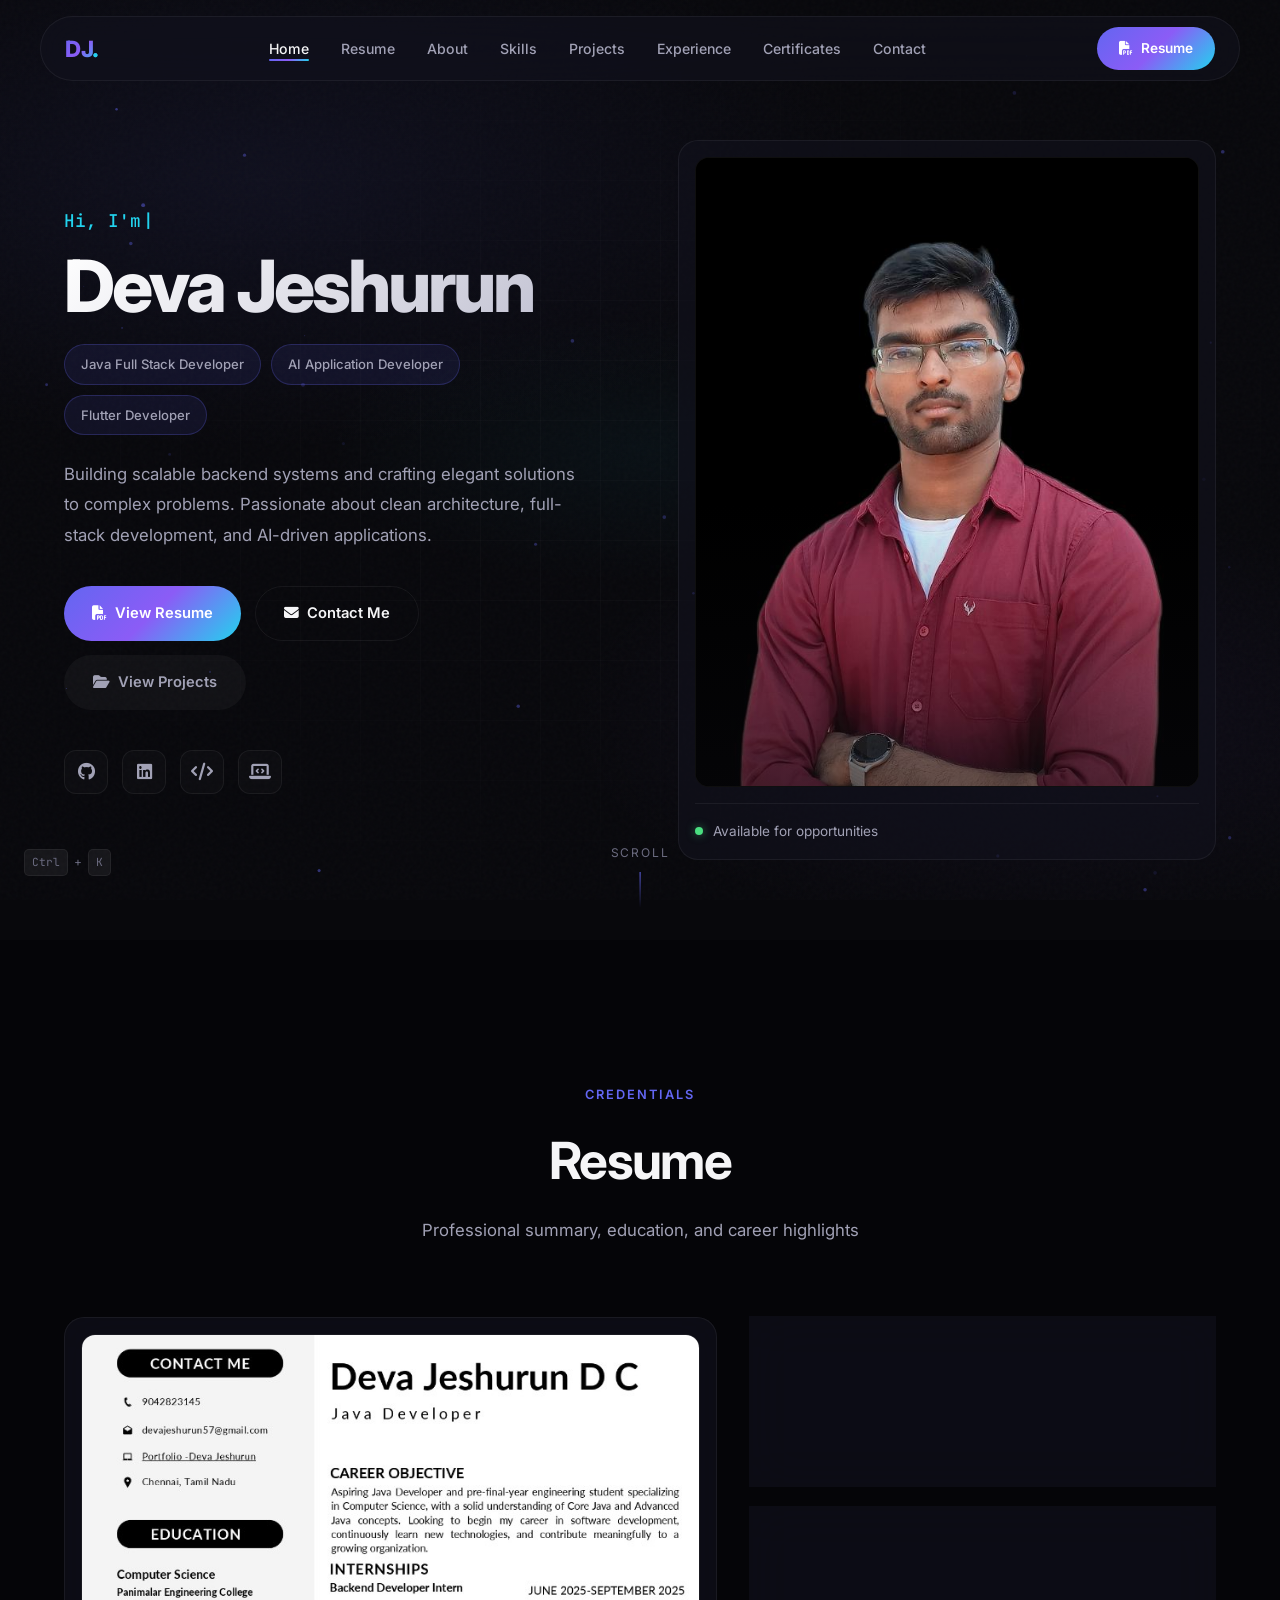
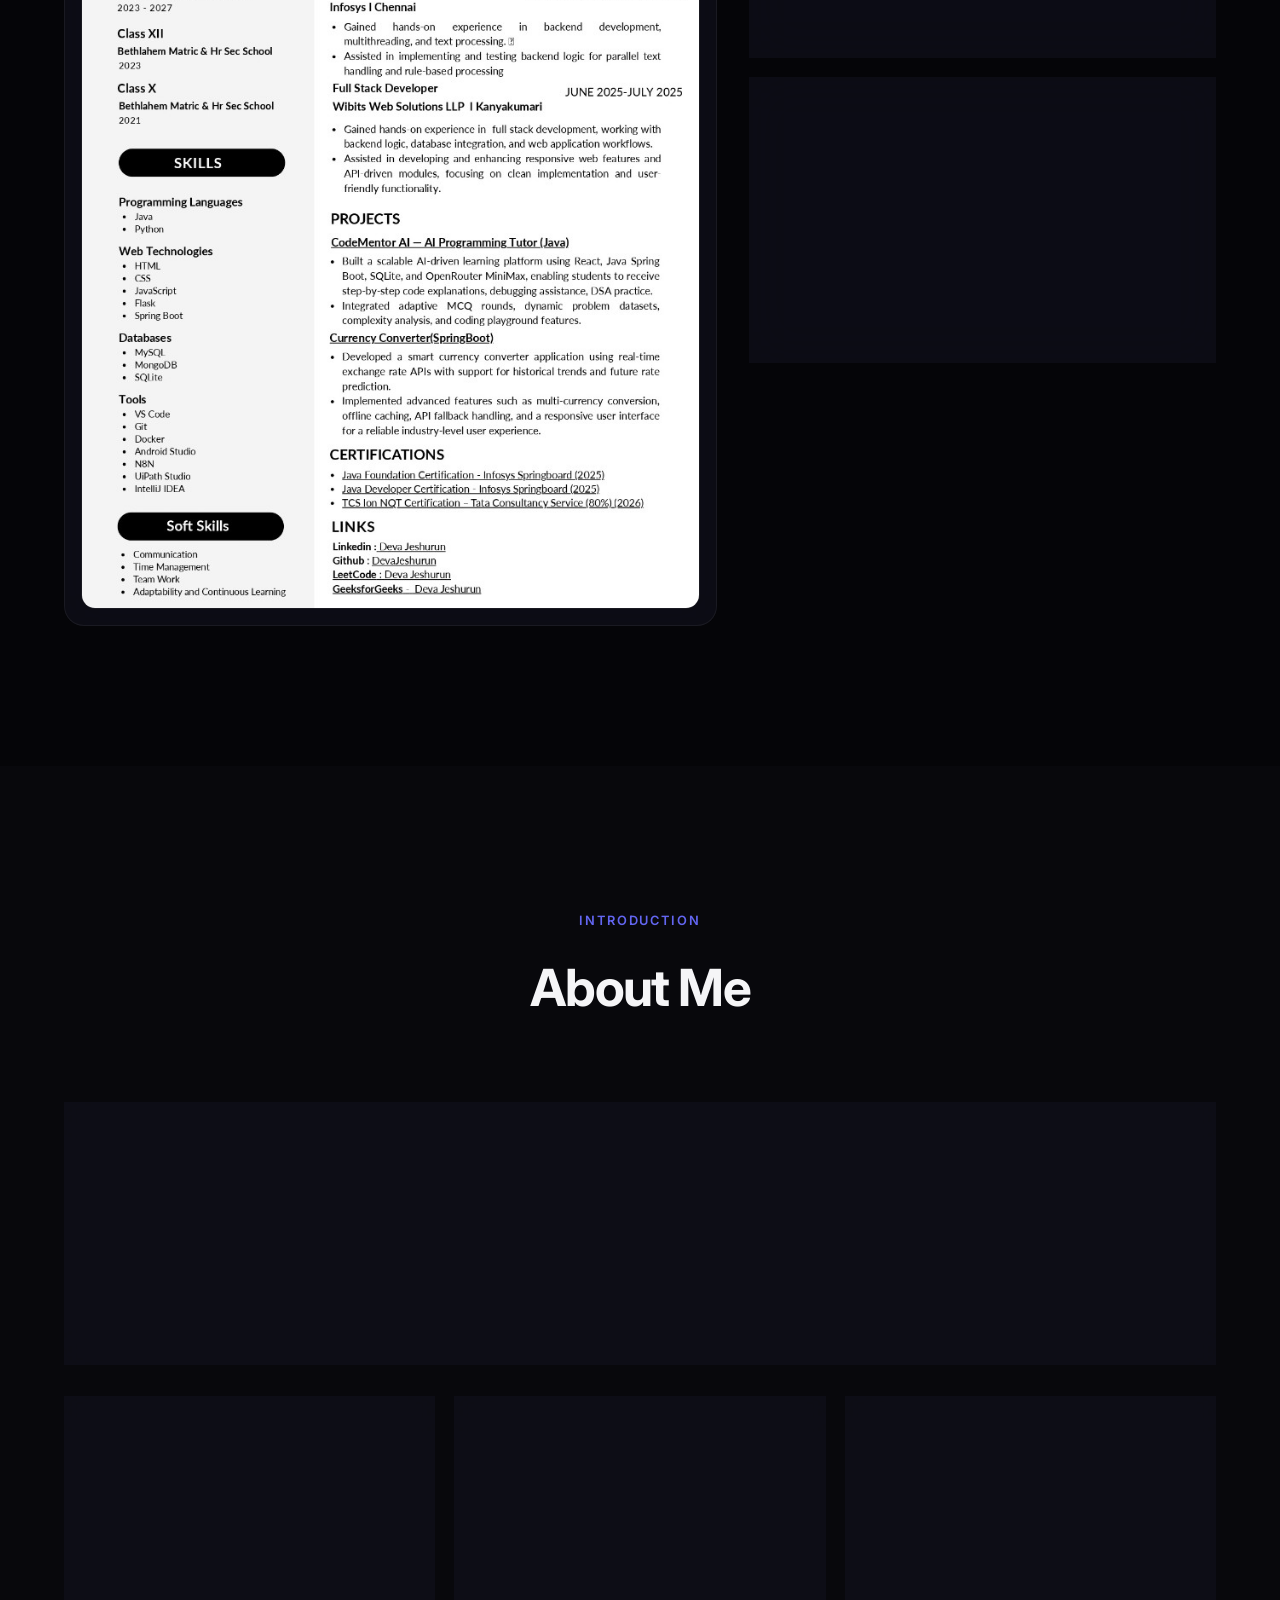
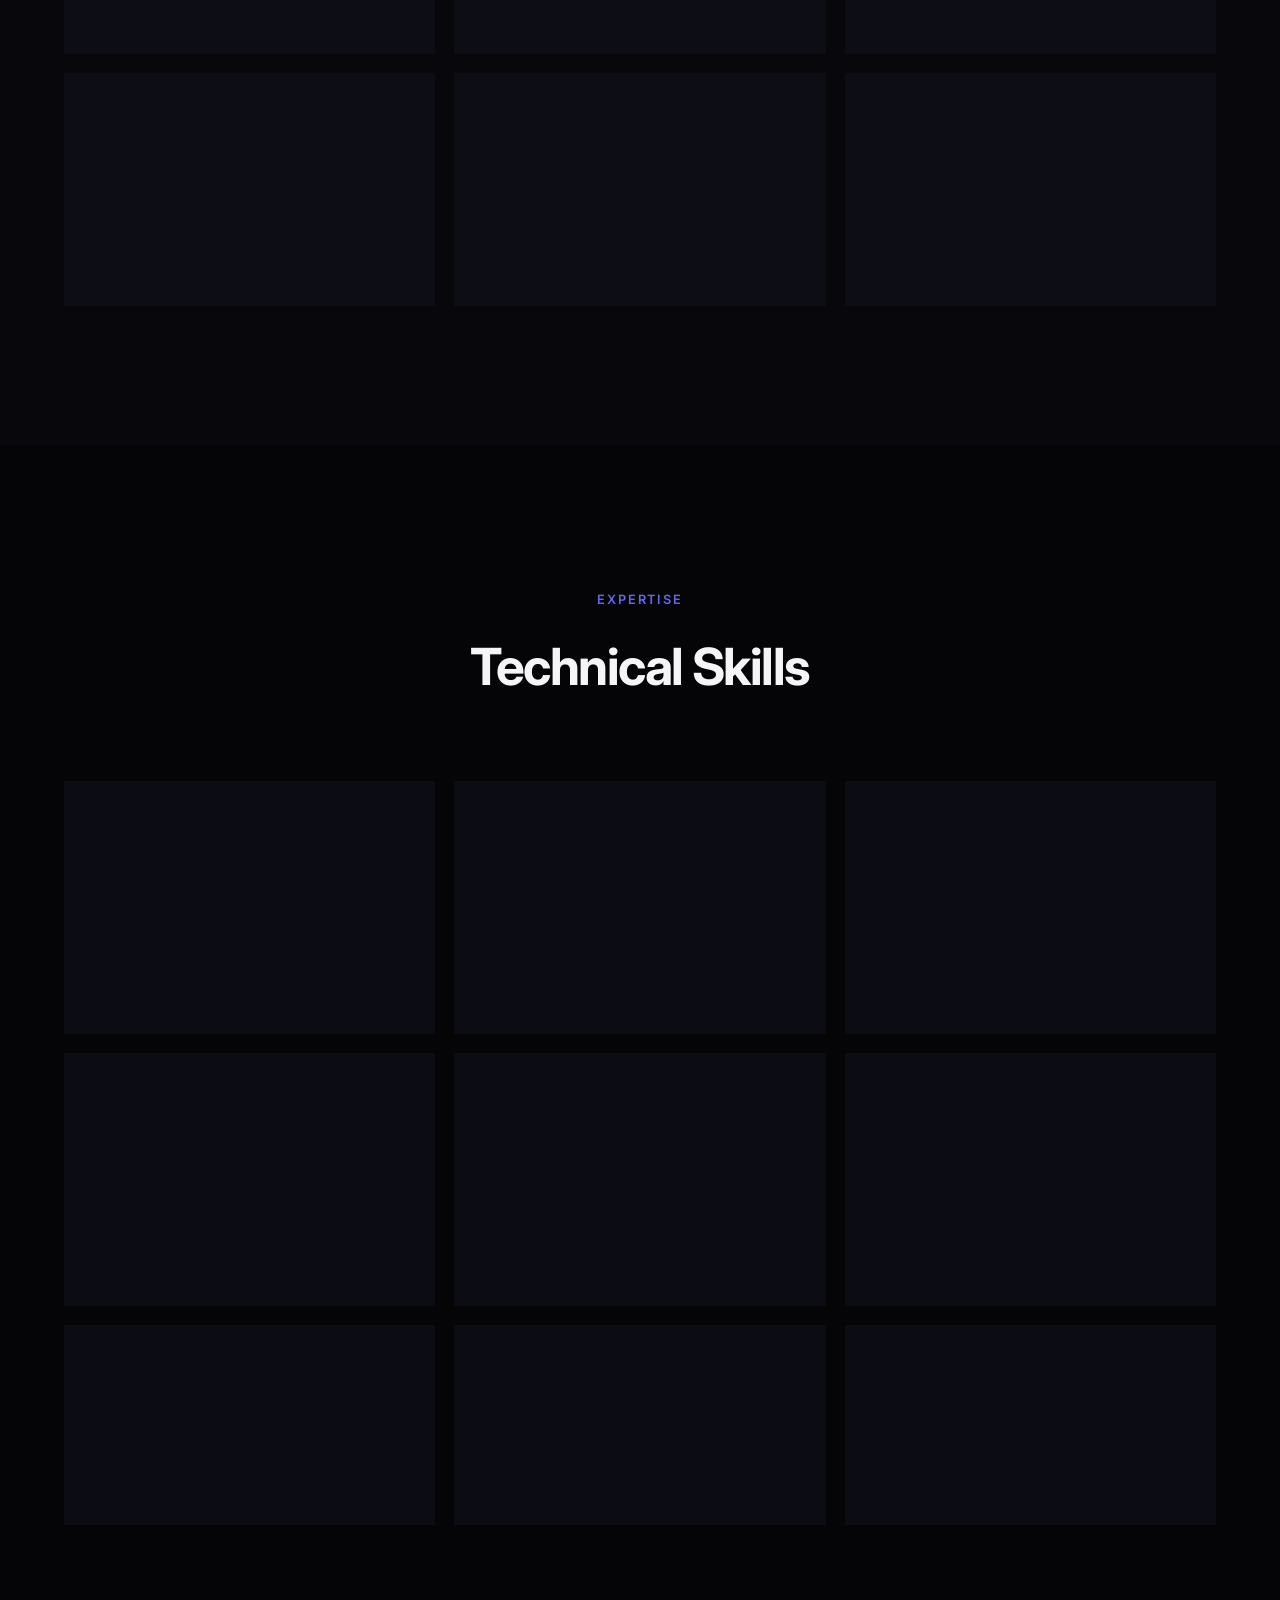
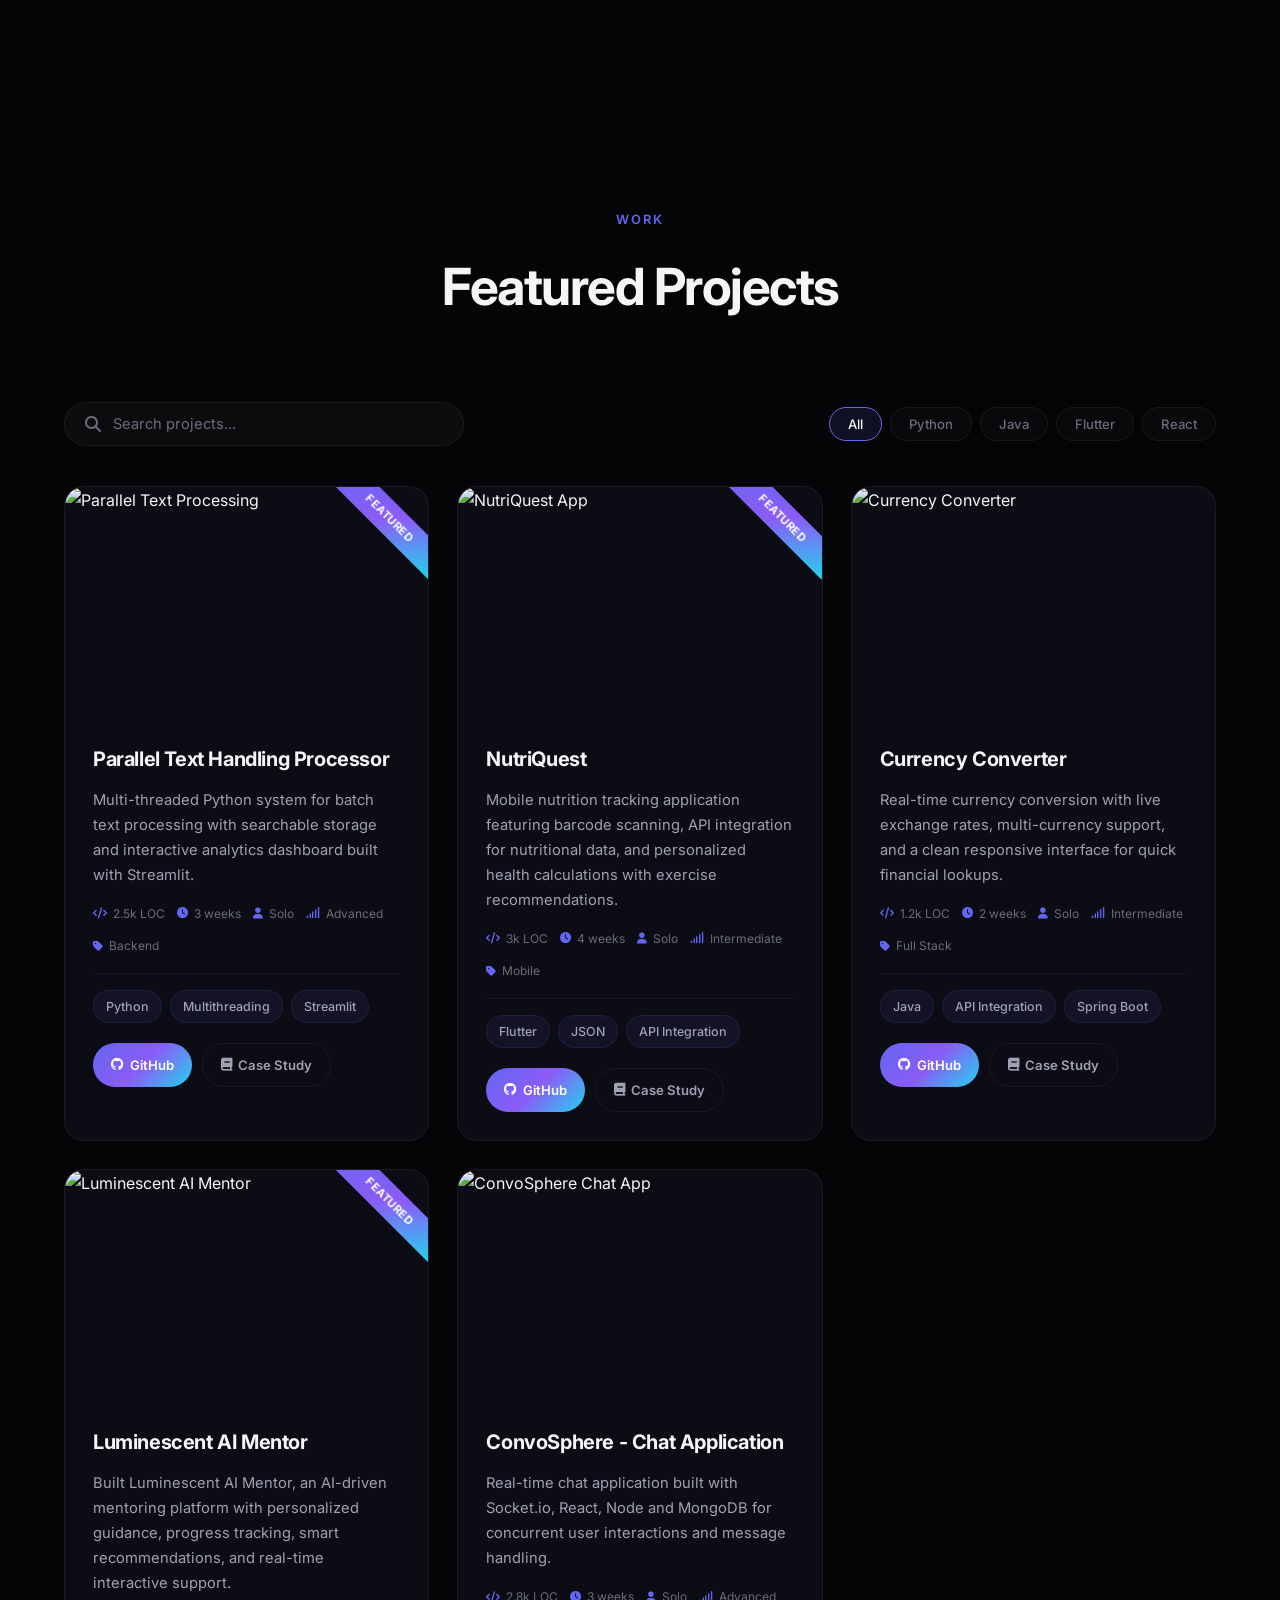
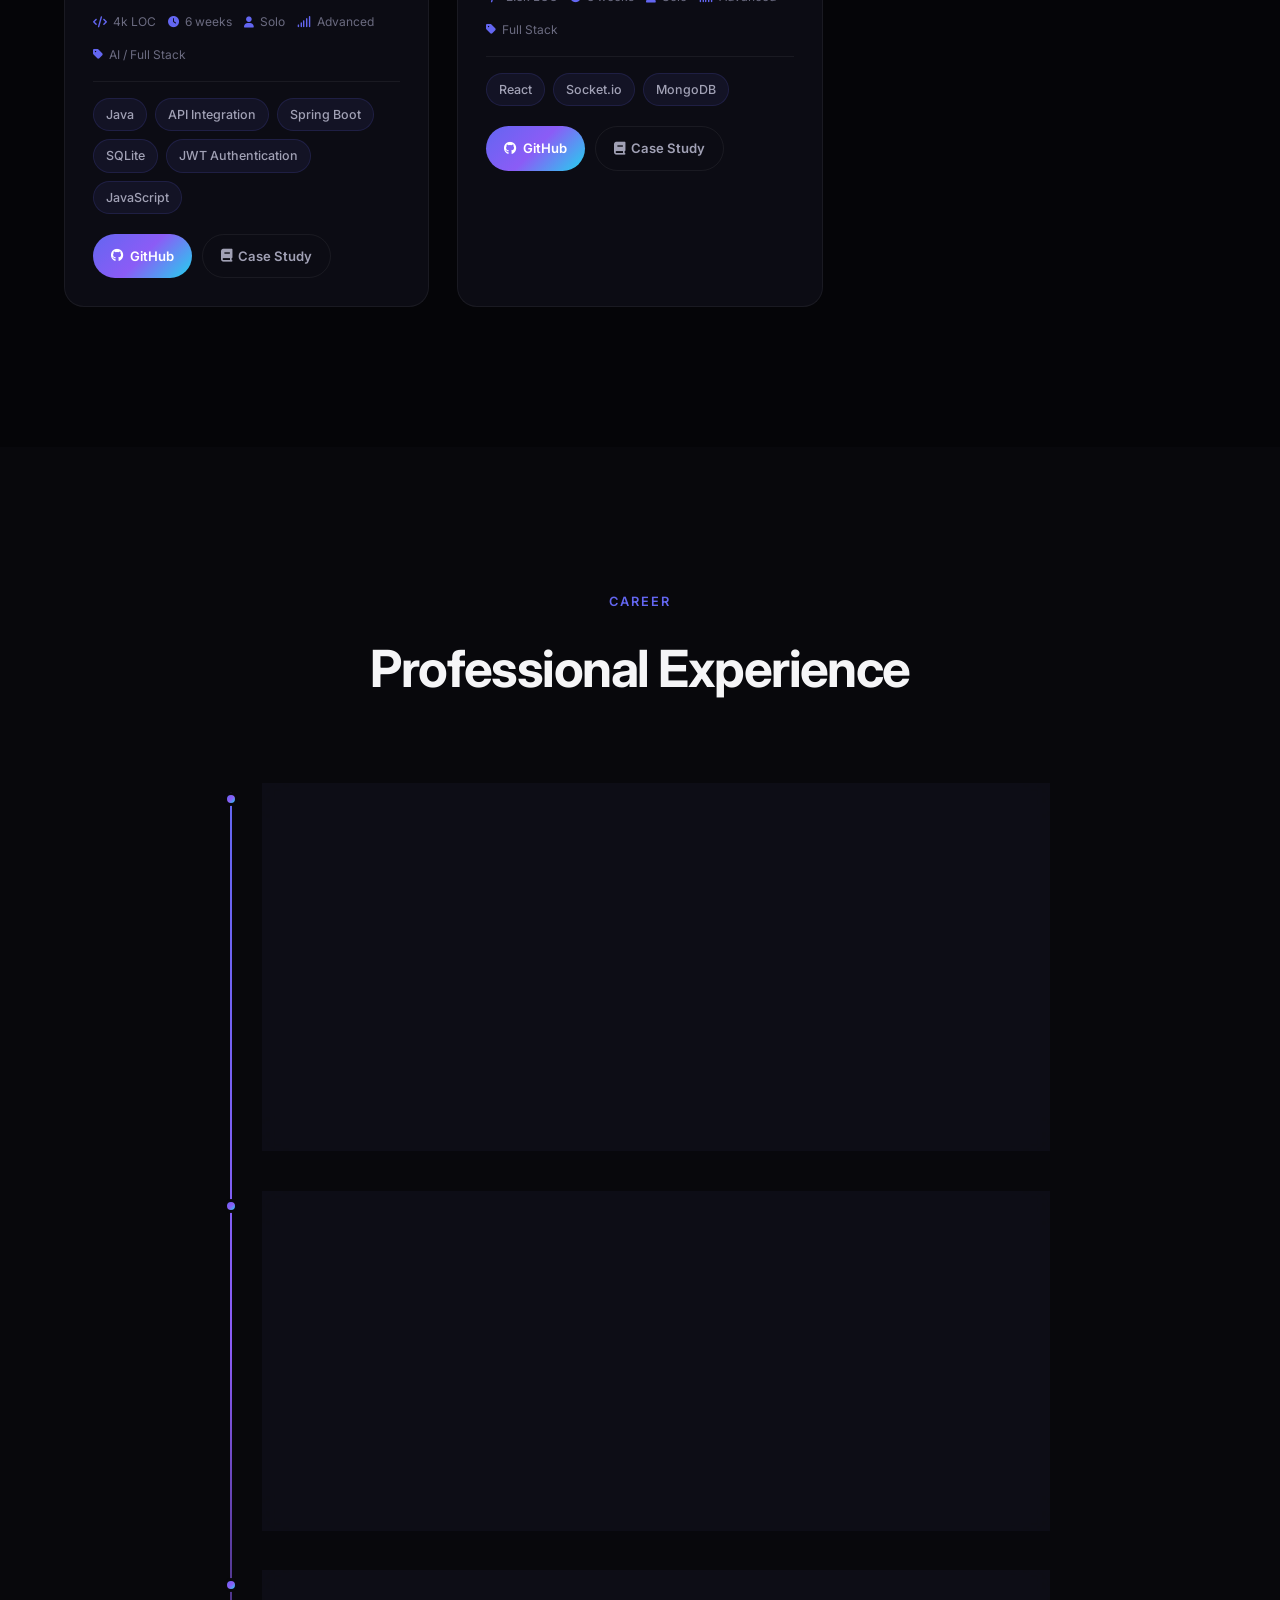
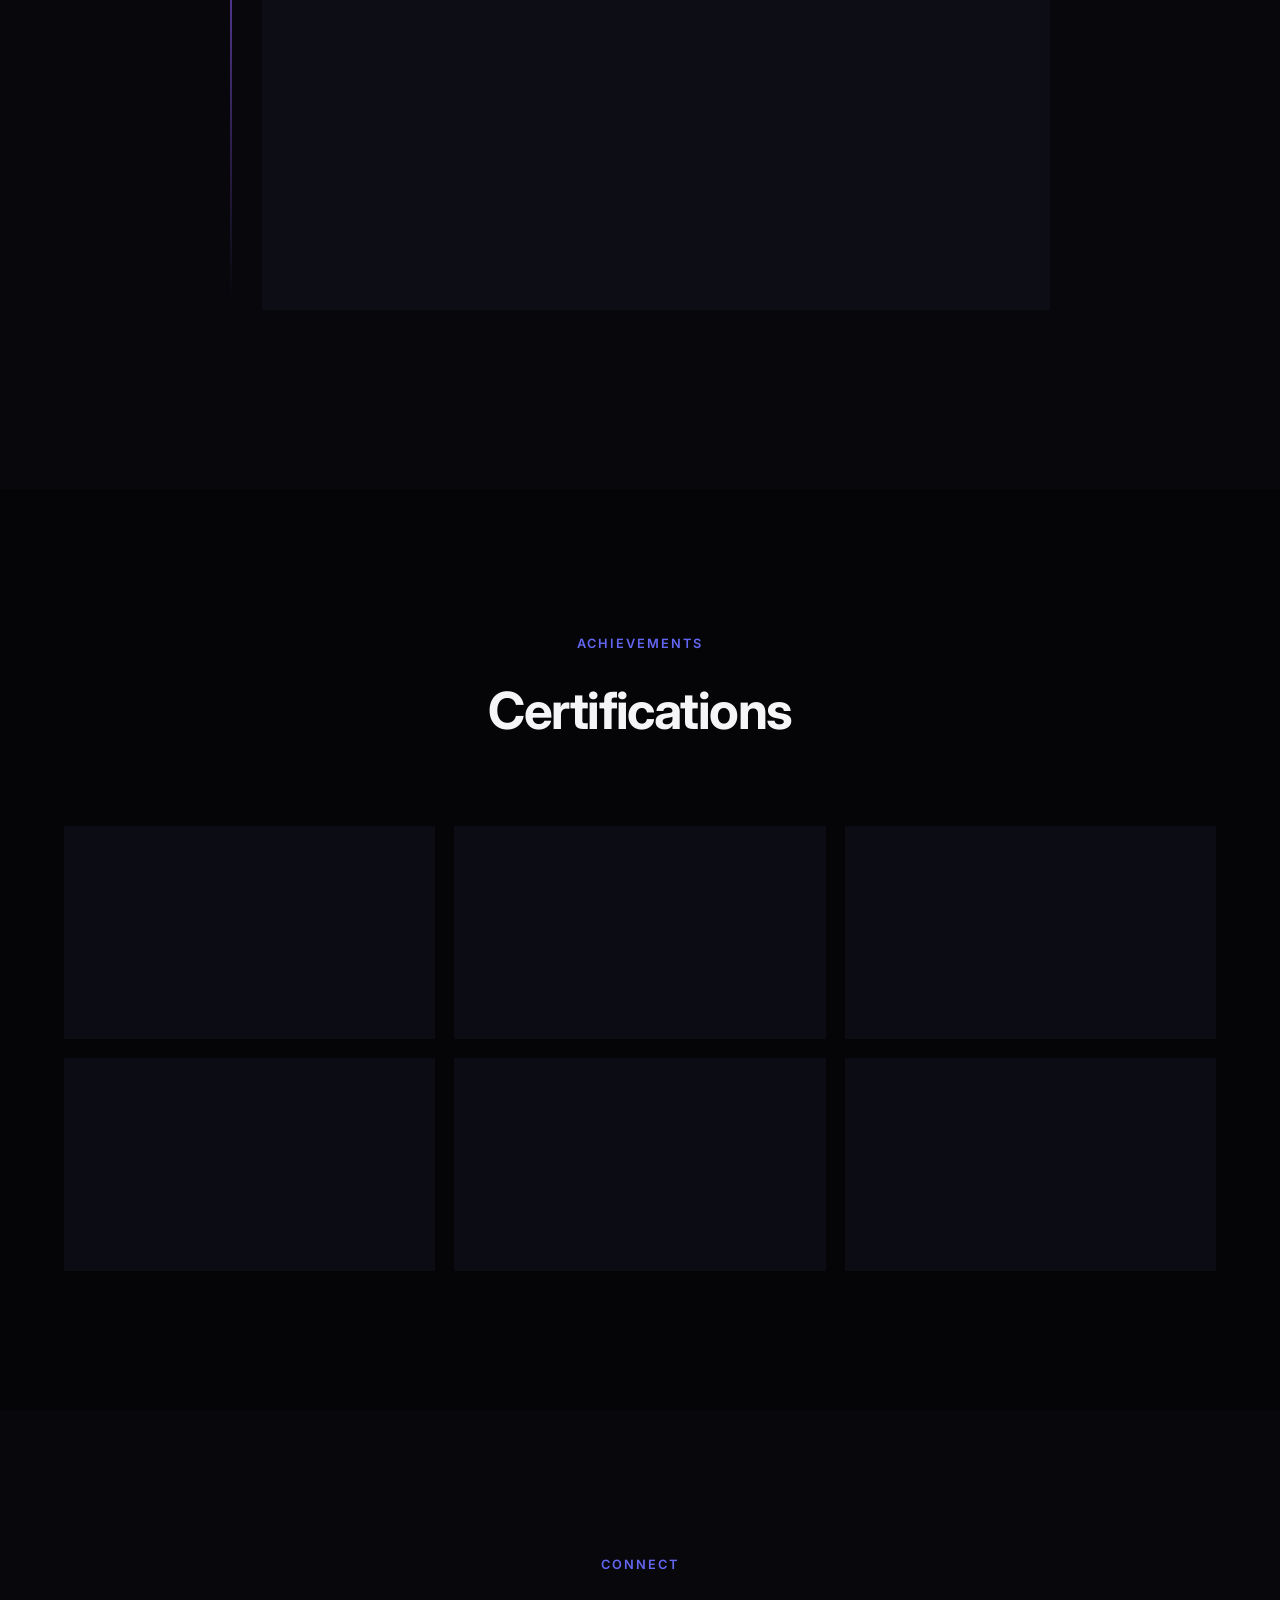
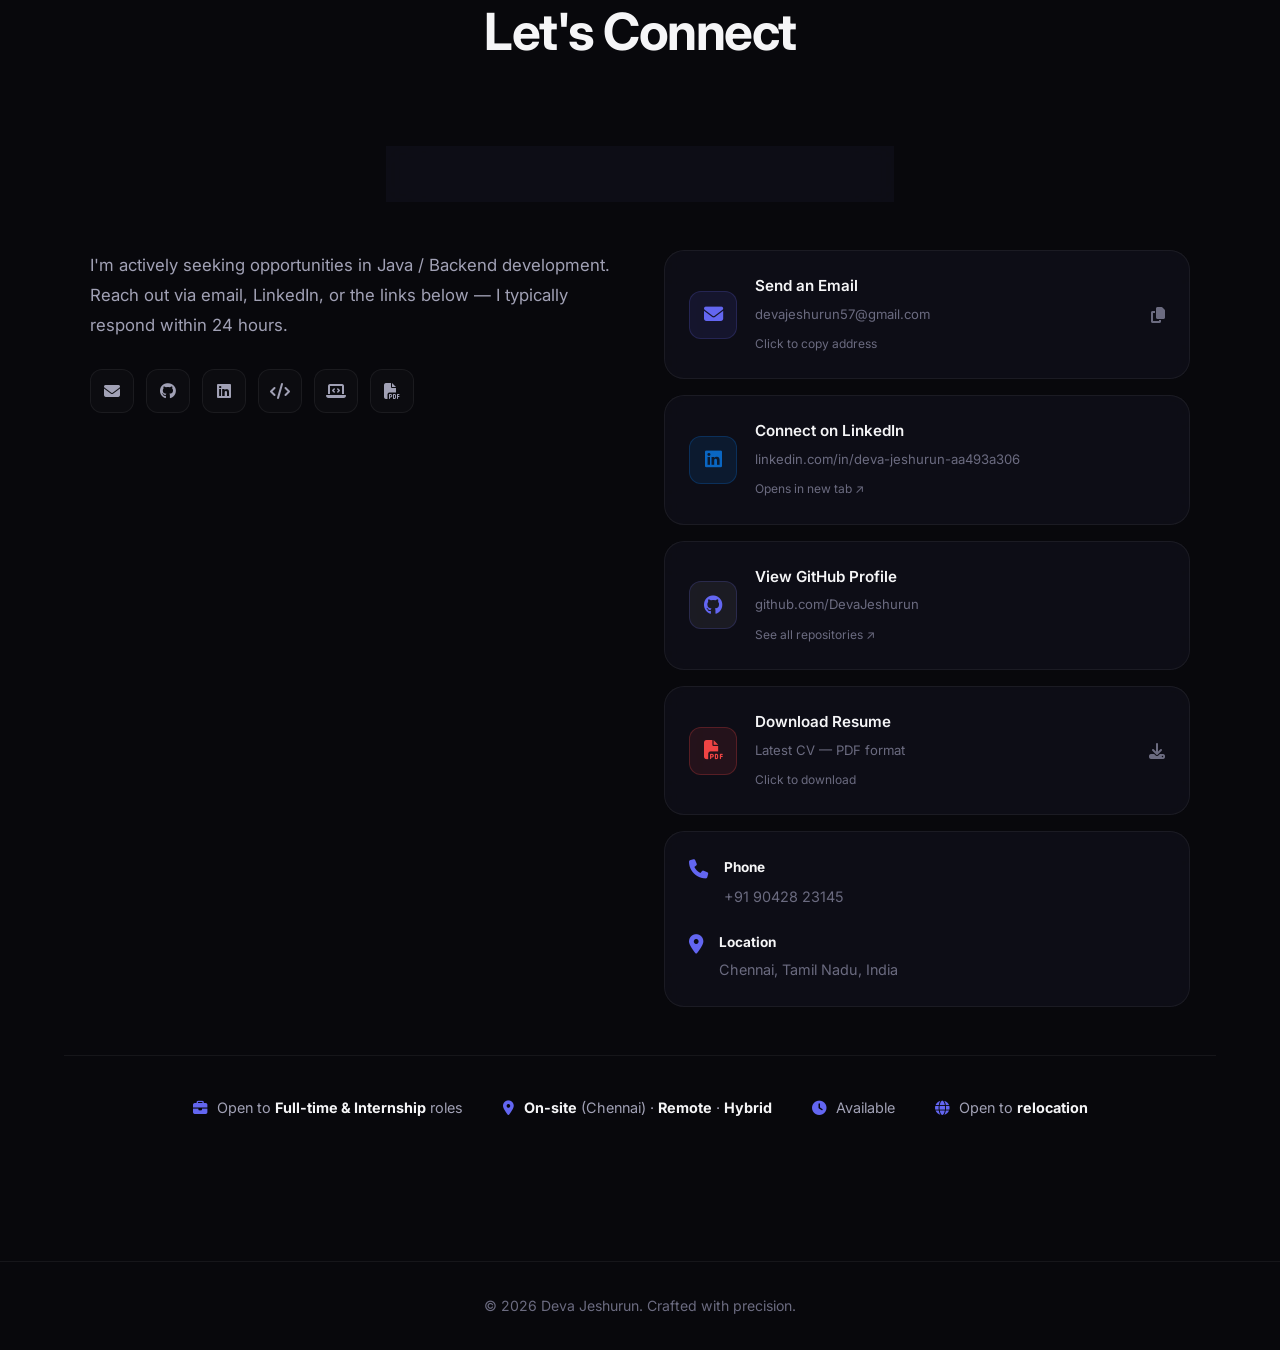
==== commit b7e299ad: "Enhanced portfolio with professional hero section and resume preview" ====
--- a/index.html
+++ b/index.html
@@ -3,59 +3,130 @@
 <head>
   <meta charset="UTF-8">
   <meta name="viewport" content="width=device-width, initial-scale=1.0">
-  <meta name="description" content="Deva Jeshurun - Aspiring Java Developer & Computer Science Engineer Portfolio">
-  <title>Deva Jeshurun | Java Developer Portfolio</title>
+  <meta name="description" content="Deva Jeshurun — Java Full Stack Developer, AI Application Developer & Flutter Developer. Portfolio showcasing projects, experience, and technical skills.">
+  <meta name="keywords" content="Deva Jeshurun, Java Developer, Full Stack, Flutter, AI Developer, Portfolio, Chennai">
+  <meta name="author" content="Deva Jeshurun">
+  <meta property="og:title" content="Deva Jeshurun | Software Developer Portfolio">
+  <meta property="og:description" content="Java Full Stack Developer building scalable systems and elegant solutions.">
+  <meta property="og:type" content="website">
+  <meta name="theme-color" content="#0a0a0f">
+  <title>Deva Jeshurun | Software Developer Portfolio</title>
   <link rel="preconnect" href="https://fonts.googleapis.com">
   <link rel="preconnect" href="https://fonts.gstatic.com" crossorigin>
-  <link href="https://fonts.googleapis.com/css2?family=Syne:wght@400;600;700;800&family=DM+Sans:wght@400;500;700&display=swap" rel="stylesheet">
+  <link href="https://fonts.googleapis.com/css2?family=Inter:wght@300;400;500;600;700;800&family=JetBrains+Mono:wght@400;500&display=swap" rel="stylesheet">
   <link rel="stylesheet" href="https://cdnjs.cloudflare.com/ajax/libs/font-awesome/6.4.0/css/all.min.css">
   <link rel="stylesheet" href="styles.css">
 </head>
 <body>
 
+  <!-- Loading Screen -->
+  <div id="loader" class="loader" aria-hidden="true">
+    <div class="loader-inner">
+      <div class="loader-logo">DJ</div>
+      <div class="loader-bar"><div class="loader-progress"></div></div>
+      <p class="loader-text">Loading portfolio</p>
+    </div>
+  </div>
+
+  <!-- Scroll Progress -->
+  <div id="scrollProgress" class="scroll-progress" role="progressbar" aria-label="Scroll progress"></div>
+
+  <!-- Background Effects -->
+  <div class="bg-effects" aria-hidden="true">
+    <div class="bg-gradient"></div>
+    <div class="bg-grid"></div>
+    <div class="bg-noise"></div>
+    <canvas id="particles" class="particles-canvas"></canvas>
+  </div>
+
+  <!-- Mouse Spotlight -->
+  <div id="spotlight" class="spotlight" aria-hidden="true"></div>
+
   <!-- Canvas Cursor -->
   <canvas id="canvas" class="cursor-canvas"></canvas>
+
+  <!-- Custom Cursor -->
+  <div id="customCursor" class="custom-cursor" aria-hidden="true">
+    <div class="cursor-ring"></div>
+    <div class="cursor-dot"></div>
+  </div>
+
+  <!-- Command Palette -->
+  <div id="commandPalette" class="command-palette" role="dialog" aria-modal="true" aria-label="Command palette" hidden>
+    <div class="cmd-overlay"></div>
+    <div class="cmd-dialog">
+      <div class="cmd-header">
+        <i class="fas fa-search"></i>
+        <input type="text" id="cmdInput" placeholder="Search sections, projects, actions..." autocomplete="off" aria-label="Command search">
+        <kbd>ESC</kbd>
+      </div>
+      <ul id="cmdList" class="cmd-list"></ul>
+    </div>
+  </div>
 
   <button class="mobile-menu-toggle" id="mobileMenuToggle" aria-label="Toggle menu">
     <span></span><span></span><span></span>
   </button>
 
-  <nav class="navbar" id="navbar">
+  <nav class="navbar glass" id="navbar">
     <div class="nav-container">
-      <a href="#home" class="nav-logo">DJ</a>
+      <a href="#home" class="nav-logo">DJ<span class="logo-dot">.</span></a>
       <ul class="nav-menu" id="navMenu">
         <li><a href="#home" class="nav-link">Home</a></li>
+        <li><a href="#resume" class="nav-link">Resume</a></li>
         <li><a href="#about" class="nav-link">About</a></li>
         <li><a href="#skills" class="nav-link">Skills</a></li>
         <li><a href="#projects" class="nav-link">Projects</a></li>
         <li><a href="#experience" class="nav-link">Experience</a></li>
+        <li><a href="#certificates" class="nav-link">Certificates</a></li>
         <li><a href="#contact" class="nav-link">Contact</a></li>
       </ul>
       <a href="#" class="resume-btn" id="downloadResume">
-        <i class="fas fa-download"></i> Resume
+        <i class="fas fa-file-pdf"></i> Resume
       </a>
     </div>
   </nav>
 
+  <!-- ==================== HERO ==================== -->
   <section id="home" class="hero-section">
-    <div class="hero-background"></div>
-    <div class="hero-content">
-      <div class="hero-text">
-        <h1 class="hero-title">
-          <span class="reveal-text">Hi, I'm</span>
-          <span class="hero-name reveal-text delay-1">Deva Jeshurun</span>
+    <div class="container hero-grid">
+      <div class="hero-left">
+        <p class="hero-greeting reveal-text"><span class="typing-cursor" id="typingText"></span></p>
+        <h1 class="hero-title reveal-text delay-1">
+          <span class="hero-name">Deva Jeshurun</span>
         </h1>
-        <p class="hero-subtitle reveal-text delay-2">Aspiring Java Developer | Backend Engineer | Problem Solver</p>
-        <p class="hero-description reveal-text delay-3">Building scalable backend systems and crafting elegant solutions to complex problems</p>
+        <div class="hero-roles reveal-text delay-2">
+          <span class="role-badge">Java Full Stack Developer</span>
+          <span class="role-badge">AI Application Developer</span>
+          <span class="role-badge">Flutter Developer</span>
+        </div>
+        <p class="hero-description reveal-text delay-3">
+          Building scalable backend systems and crafting elegant solutions to complex problems. Passionate about clean architecture, full-stack development, and AI-driven applications.
+        </p>
         <div class="hero-cta reveal-text delay-4">
-          <a href="#contact" class="btn-primary">Get In Touch</a>
-          <a href="#projects" class="btn-secondary">View Projects</a>
-        </div>
-      </div>
-      <div class="hero-social reveal-text delay-5">
-        <a href="https://github.com/DevaJeshurun" target="_blank" class="social-link"><i class="fab fa-github"></i></a>
-        <a href="https://linkedin.com/in/deva-jeshurun-aa493a306" target="_blank" class="social-link"><i class="fab fa-linkedin"></i></a>
-        <a href="https://leetcode.com/u/deva_jeshurun/" target="_blank" class="social-link"><i class="fas fa-code"></i></a>
+          <a href="#" class="btn-primary" id="heroViewResume"><i class="fas fa-file-pdf"></i> View Resume</a>
+          <a href="#contact" class="btn-secondary"><i class="fas fa-envelope"></i> Contact Me</a>
+          <a href="#projects" class="btn-ghost"><i class="fas fa-folder-open"></i> View Projects</a>
+        </div>
+        <div class="hero-social reveal-text delay-5">
+          <a href="https://github.com/DevaJeshurun" target="_blank" rel="noopener" class="social-link" aria-label="GitHub"><i class="fab fa-github"></i></a>
+          <a href="https://linkedin.com/in/deva-jeshurun-aa493a306" target="_blank" rel="noopener" class="social-link" aria-label="LinkedIn"><i class="fab fa-linkedin"></i></a>
+          <a href="https://leetcode.com/u/deva_jeshurun/" target="_blank" rel="noopener" class="social-link" aria-label="LeetCode"><i class="fas fa-code"></i></a>
+          <a href="https://www.geeksforgeeks.org/profile/devajeshurun?tab=activity" target="_blank" rel="noopener" class="social-link" aria-label="GeeksforGeeks"><i class="fas fa-laptop-code"></i></a>
+        </div>
+      </div>
+
+      <div class="hero-right reveal-text delay-3">
+        <div class="profile-card glass" id="profileCard">
+          <div class="profile-photo-wrap profile-photo-hero">
+            <img src="profile.jpeg" alt="Deva Jeshurun — Professional Photo" class="profile-photo" loading="eager">
+            <div class="photo-glow"></div>
+          </div>
+          <div class="profile-card-footer">
+            <span class="status-dot"></span>
+            <span>Available for opportunities</span>
+          </div>
+        </div>
       </div>
     </div>
     <div class="scroll-indicator">
@@ -64,331 +135,566 @@
     </div>
   </section>
 
+  <!-- ==================== RESUME ==================== -->
+  <section id="resume" class="resume-section">
+    <div class="container">
+      <div class="section-header fade-in">
+        <span class="section-label">Credentials</span>
+        <h2 class="section-title">Resume</h2>
+        <p class="section-subtitle">Professional summary, education, and career highlights</p>
+      </div>
+
+      <div class="resume-layout">
+        <div class="resume-preview-large glass fade-in">
+          <a href="#" class="resume-full-preview" id="resumeSectionPreview" aria-label="Open full resume PDF">
+            <img src="resume-preview.png" alt="Deva Jeshurun D C — Resume" class="resume-full-img" loading="lazy">
+          </a>
+        </div>
+
+        <div class="resume-sidebar fade-in">
+          <div class="resume-actions glass">
+            <a href="#" class="btn-primary full-width" id="viewResumeBtn"><i class="fas fa-eye"></i> View Resume</a>
+            <a href="#" class="btn-secondary full-width" id="downloadResumeBtn"><i class="fas fa-download"></i> Download Resume</a>
+          </div>
+
+          <div class="resume-timeline glass">
+            <h3><i class="fas fa-graduation-cap"></i> Education</h3>
+            <div class="edu-item">
+              <div class="edu-dot"></div>
+              <div>
+                <h4>B.E Computer Science Engineering</h4>
+                <p>Chennai, Tamil Nadu, India</p>
+              </div>
+            </div>
+          </div>
+
+          <div class="resume-stats glass">
+            <h3><i class="fas fa-chart-bar"></i> At a Glance</h3>
+            <div class="stat-row">
+              <span>Internships</span>
+              <strong class="counter" data-target="3">0</strong>
+            </div>
+            <div class="stat-row">
+              <span>Projects</span>
+              <strong class="counter" data-target="5">0</strong>
+            </div>
+            <div class="stat-row">
+              <span>Certifications</span>
+              <strong class="counter" data-target="6">0</strong>
+            </div>
+          </div>
+        </div>
+      </div>
+    </div>
+  </section>
+
+  <!-- ==================== ABOUT ==================== -->
   <section id="about" class="about-section">
     <div class="container">
-      <h2 class="section-title fade-in">About Me</h2>
-      <div class="about-content">
-        <div class="about-text fade-in">
+      <div class="section-header fade-in">
+        <span class="section-label">Introduction</span>
+        <h2 class="section-title">About Me</h2>
+      </div>
+      <div class="about-grid">
+        <div class="about-main glass fade-in">
           <p class="about-intro">I am a passionate Computer Science Engineering student with a focus on Java Development, Backend Systems, and Full Stack Technologies. My journey in software development is driven by curiosity and a commitment to writing clean, efficient code.</p>
-          <div class="about-highlights">
-            <div class="highlight-item">
-              <i class="fas fa-graduation-cap"></i>
-              <div><h3>Education</h3><p>B.E in Computer Science Engineering</p></div>
-            </div>
-            <div class="highlight-item">
-              <i class="fas fa-map-marker-alt"></i>
-              <div><h3>Location</h3><p>Chennai, Tamil Nadu, India</p></div>
-            </div>
-            <div class="highlight-item">
-              <i class="fas fa-briefcase"></i>
-              <div><h3>Experience</h3><p>Multiple Internships & Projects</p></div>
-            </div>
+          <p class="about-text">I thrive at the intersection of backend engineering, mobile development with Flutter, and AI-powered applications — always seeking to build software that is both robust and thoughtfully designed.</p>
+        </div>
+        <div class="about-cards">
+          <div class="about-card glass fade-in">
+            <div class="about-card-icon"><i class="fas fa-user"></i></div>
+            <h3>Who I Am</h3>
+            <p>A dedicated developer and CS engineering student based in Chennai, focused on building real-world applications through internships and personal projects.</p>
+          </div>
+          <div class="about-card glass fade-in">
+            <div class="about-card-icon"><i class="fas fa-heart"></i></div>
+            <h3>Interests</h3>
+            <p>Backend architecture, AI mentoring platforms, mobile health apps, competitive programming, and exploring new frameworks.</p>
+          </div>
+          <div class="about-card glass fade-in">
+            <div class="about-card-icon"><i class="fas fa-rocket"></i></div>
+            <h3>Career Goals</h3>
+            <p>Securing a software engineering role at a product-focused company where I can grow as a full-stack developer and contribute to impactful systems.</p>
+          </div>
+          <div class="about-card glass fade-in">
+            <div class="about-card-icon"><i class="fas fa-layer-group"></i></div>
+            <h3>Technologies</h3>
+            <p>Java, Spring Boot, Python, Flutter, React, Node.js, MongoDB, MySQL, Docker, and modern API-driven architectures.</p>
+          </div>
+          <div class="about-card glass fade-in">
+            <div class="about-card-icon"><i class="fas fa-code-branch"></i></div>
+            <h3>Development Philosophy</h3>
+            <p>Write clean, maintainable code. Prioritize scalability and user experience. Learn continuously and ship with purpose.</p>
+          </div>
+          <div class="about-card glass fade-in">
+            <div class="about-card-icon"><i class="fas fa-map-marker-alt"></i></div>
+            <h3>Location</h3>
+            <p>Chennai, Tamil Nadu, India — open to on-site, remote, hybrid, and relocation opportunities.</p>
           </div>
         </div>
       </div>
     </div>
   </section>
 
+  <!-- ==================== SKILLS ==================== -->
   <section id="skills" class="skills-section">
     <div class="container">
-      <h2 class="section-title fade-in">Technical Skills</h2>
-      <div class="skills-grid">
-        <div class="skill-category fade-in">
-          <h3><i class="fas fa-code"></i> Languages</h3>
-          <div class="skill-tags">
-            <span class="skill-tag">Java</span><span class="skill-tag">Python</span><span class="skill-tag">JavaScript</span>
-          </div>
-        </div>
-        <div class="skill-category fade-in">
-          <h3><i class="fas fa-globe"></i> Web Technologies</h3>
-          <div class="skill-tags">
-            <span class="skill-tag">HTML5</span><span class="skill-tag">CSS3</span><span class="skill-tag">Flask</span><span class="skill-tag">Spring Boot</span>
-          </div>
-        </div>
-        <div class="skill-category fade-in">
-          <h3><i class="fas fa-database"></i> Databases</h3>
-          <div class="skill-tags">
-            <span class="skill-tag">MySQL</span><span class="skill-tag">MongoDB</span>
-          </div>
-        </div>
-        <div class="skill-category fade-in">
-          <h3><i class="fas fa-tools"></i> Tools & Others</h3>
-          <div class="skill-tags">
-            <span class="skill-tag">Docker</span><span class="skill-tag">Git</span><span class="skill-tag">Flutter</span><span class="skill-tag">N8N</span>
-          </div>
-        </div>
-        <div class="skill-category fade-in">
-          <h3><i class="fas fa-laptop-code"></i> Platforms</h3>
-          <div class="skill-tags">
-            <span class="skill-tag">VS Code</span><span class="skill-tag">Android Studio</span><span class="skill-tag">Heroku</span><span class="skill-tag">IntelliJ IDEA</span><span class="skill-tag">Eclipse</span>
-          </div>
-        </div>
+      <div class="section-header fade-in">
+        <span class="section-label">Expertise</span>
+        <h2 class="section-title">Technical Skills</h2>
+      </div>
+      <div class="skills-categories">
+
+        <div class="skill-card glass fade-in" data-category="languages">
+          <div class="skill-card-header"><i class="fab fa-java"></i><h3>Languages</h3></div>
+          <div class="skill-bars">
+            <div class="skill-bar-item"><span>Java</span><div class="bar-track"><div class="bar-fill" data-level="90"></div></div></div>
+            <div class="skill-bar-item"><span>Python</span><div class="bar-track"><div class="bar-fill" data-level="85"></div></div></div>
+            <div class="skill-bar-item"><span>JavaScript</span><div class="bar-track"><div class="bar-fill" data-level="80"></div></div></div>
+          </div>
+        </div>
+
+        <div class="skill-card glass fade-in" data-category="frameworks">
+          <div class="skill-card-header"><i class="fas fa-cubes"></i><h3>Frameworks</h3></div>
+          <div class="skill-bars">
+            <div class="skill-bar-item"><span>Spring Boot</span><div class="bar-track"><div class="bar-fill" data-level="85"></div></div></div>
+            <div class="skill-bar-item"><span>Flask</span><div class="bar-track"><div class="bar-fill" data-level="75"></div></div></div>
+            <div class="skill-bar-item"><span>Flutter</span><div class="bar-track"><div class="bar-fill" data-level="80"></div></div></div>
+          </div>
+        </div>
+
+        <div class="skill-card glass fade-in" data-category="backend">
+          <div class="skill-card-header"><i class="fas fa-server"></i><h3>Backend</h3></div>
+          <div class="skill-bars">
+            <div class="skill-bar-item"><span>REST APIs</span><div class="bar-track"><div class="bar-fill" data-level="88"></div></div></div>
+            <div class="skill-bar-item"><span>Node.js</span><div class="bar-track"><div class="bar-fill" data-level="78"></div></div></div>
+            <div class="skill-bar-item"><span>Socket.io</span><div class="bar-track"><div class="bar-fill" data-level="72"></div></div></div>
+          </div>
+        </div>
+
+        <div class="skill-card glass fade-in" data-category="frontend">
+          <div class="skill-card-header"><i class="fas fa-paint-brush"></i><h3>Frontend</h3></div>
+          <div class="skill-bars">
+            <div class="skill-bar-item"><span>HTML5 / CSS3</span><div class="bar-track"><div class="bar-fill" data-level="90"></div></div></div>
+            <div class="skill-bar-item"><span>React</span><div class="bar-track"><div class="bar-fill" data-level="80"></div></div></div>
+            <div class="skill-bar-item"><span>Streamlit</span><div class="bar-track"><div class="bar-fill" data-level="75"></div></div></div>
+          </div>
+        </div>
+
+        <div class="skill-card glass fade-in" data-category="mobile">
+          <div class="skill-card-header"><i class="fas fa-mobile-alt"></i><h3>Mobile</h3></div>
+          <div class="skill-bars">
+            <div class="skill-bar-item"><span>Flutter</span><div class="bar-track"><div class="bar-fill" data-level="82"></div></div></div>
+            <div class="skill-bar-item"><span>Android Studio</span><div class="bar-track"><div class="bar-fill" data-level="75"></div></div></div>
+          </div>
+        </div>
+
+        <div class="skill-card glass fade-in" data-category="database">
+          <div class="skill-card-header"><i class="fas fa-database"></i><h3>Database</h3></div>
+          <div class="skill-bars">
+            <div class="skill-bar-item"><span>MySQL</span><div class="bar-track"><div class="bar-fill" data-level="85"></div></div></div>
+            <div class="skill-bar-item"><span>MongoDB</span><div class="bar-track"><div class="bar-fill" data-level="80"></div></div></div>
+            <div class="skill-bar-item"><span>SQLite</span><div class="bar-track"><div class="bar-fill" data-level="78"></div></div></div>
+          </div>
+        </div>
+
+        <div class="skill-card glass fade-in" data-category="ai">
+          <div class="skill-card-header"><i class="fas fa-brain"></i><h3>AI</h3></div>
+          <div class="skill-bars">
+            <div class="skill-bar-item"><span>AI Integration</span><div class="bar-track"><div class="bar-fill" data-level="78"></div></div></div>
+            <div class="skill-bar-item"><span>N8N Automation</span><div class="bar-track"><div class="bar-fill" data-level="70"></div></div></div>
+          </div>
+        </div>
+
+        <div class="skill-card glass fade-in" data-category="cloud">
+          <div class="skill-card-header"><i class="fas fa-cloud"></i><h3>Cloud</h3></div>
+          <div class="skill-bars">
+            <div class="skill-bar-item"><span>Heroku</span><div class="bar-track"><div class="bar-fill" data-level="70"></div></div></div>
+            <div class="skill-bar-item"><span>Docker</span><div class="bar-track"><div class="bar-fill" data-level="75"></div></div></div>
+          </div>
+        </div>
+
+        <div class="skill-card glass fade-in" data-category="tools">
+          <div class="skill-card-header"><i class="fas fa-tools"></i><h3>Tools</h3></div>
+          <div class="skill-tags-inline">
+            <span class="skill-tag">Git</span><span class="skill-tag">Docker</span><span class="skill-tag">VS Code</span>
+            <span class="skill-tag">IntelliJ IDEA</span><span class="skill-tag">Eclipse</span><span class="skill-tag">N8N</span>
+          </div>
+        </div>
+
       </div>
     </div>
   </section>
 
+
+  <!-- ==================== PROJECTS ==================== -->
   <section id="projects" class="projects-section">
     <div class="container">
-      <h2 class="section-title fade-in">Featured Projects</h2>
-      <div class="projects-grid">
-
-        <div class="project-card fade-in">
+      <div class="section-header fade-in">
+        <span class="section-label">Work</span>
+        <h2 class="section-title">Featured Projects</h2>
+      </div>
+
+      <div class="projects-toolbar fade-in">
+        <div class="search-box">
+          <i class="fas fa-search"></i>
+          <input type="text" id="projectSearch" placeholder="Search projects..." aria-label="Search projects">
+        </div>
+        <div class="filter-tags" id="projectFilters">
+          <button class="filter-btn active" data-filter="all">All</button>
+          <button class="filter-btn" data-filter="python">Python</button>
+          <button class="filter-btn" data-filter="java">Java</button>
+          <button class="filter-btn" data-filter="flutter">Flutter</button>
+          <button class="filter-btn" data-filter="react">React</button>
+        </div>
+      </div>
+
+      <div class="projects-grid" id="projectsGrid">
+
+        <article class="project-card premium fade-in" data-tags="python" data-search="parallel text handling processor python multithreading streamlit">
+          <span class="featured-ribbon">Featured</span>
           <div class="project-image">
-            <img src="https://images.unsplash.com/photo-1555949963-aa79dcee981c?w=800&h=500&fit=crop" alt="Parallel Text Processing">
+            <img src="https://images.unsplash.com/photo-1555949963-aa79dcee981c?w=800&h=500&fit=crop" alt="Parallel Text Processing" loading="lazy">
             <div class="project-overlay">
-              <a href="https://github.com/DevaJeshurun/parallel-text-handling-processor" target="_blank" class="project-link"><i class="fab fa-github"></i></a>
+              <a href="https://github.com/DevaJeshurun/parallel-text-handling-processor" target="_blank" rel="noopener" class="overlay-btn" aria-label="GitHub"><i class="fab fa-github"></i></a>
             </div>
           </div>
           <div class="project-content">
-            <div class="project-header">
-              <h3>Parallel Text Handling Processor</h3>
-              <a href="https://github.com/DevaJeshurun/parallel-text-handling-processor" target="_blank" class="project-github-btn">
-                <i class="fab fa-github"></i> GitHub
-              </a>
-            </div>
+            <h3>Parallel Text Handling Processor</h3>
             <p>Multi-threaded Python system for batch text processing with searchable storage and interactive analytics dashboard built with Streamlit.</p>
+            <div class="project-meta">
+              <div class="meta-item"><i class="fas fa-code"></i><span>2.5k LOC</span></div>
+              <div class="meta-item"><i class="fas fa-clock"></i><span>3 weeks</span></div>
+              <div class="meta-item"><i class="fas fa-user"></i><span>Solo</span></div>
+              <div class="meta-item"><i class="fas fa-signal"></i><span>Advanced</span></div>
+              <div class="meta-item"><i class="fas fa-tag"></i><span>Backend</span></div>
+            </div>
             <div class="project-tech">
               <span>Python</span><span>Multithreading</span><span>Streamlit</span>
             </div>
-          </div>
-        </div>
-
-        <div class="project-card fade-in">
+            <div class="project-actions">
+              <a href="https://github.com/DevaJeshurun/parallel-text-handling-processor" target="_blank" rel="noopener" class="proj-btn"><i class="fab fa-github"></i> GitHub</a>
+              <a href="https://github.com/DevaJeshurun/parallel-text-handling-processor" target="_blank" rel="noopener" class="proj-btn ghost"><i class="fas fa-book"></i> Case Study</a>
+            </div>
+          </div>
+        </article>
+
+        <article class="project-card premium fade-in" data-tags="flutter" data-search="nutriquest mobile nutrition tracking flutter">
+          <span class="featured-ribbon">Featured</span>
           <div class="project-image">
-            <img src="https://images.unsplash.com/photo-1490645935967-10de6ba17061?w=800&h=500&fit=crop" alt="NutriQuest App">
+            <img src="https://images.unsplash.com/photo-1490645935967-10de6ba17061?w=800&h=500&fit=crop" alt="NutriQuest App" loading="lazy">
             <div class="project-overlay">
-              <a href="https://github.com/DevaJeshurun/NutriQuest" target="_blank" class="project-link"><i class="fab fa-github"></i></a>
+              <a href="https://github.com/DevaJeshurun/NutriQuest" target="_blank" rel="noopener" class="overlay-btn" aria-label="GitHub"><i class="fab fa-github"></i></a>
             </div>
           </div>
           <div class="project-content">
-            <div class="project-header">
-              <h3>NutriQuest</h3>
-              <a href="https://github.com/DevaJeshurun/NutriQuest" target="_blank" class="project-github-btn">
-                <i class="fab fa-github"></i> GitHub
-              </a>
-            </div>
+            <h3>NutriQuest</h3>
             <p>Mobile nutrition tracking application featuring barcode scanning, API integration for nutritional data, and personalized health calculations with exercise recommendations.</p>
+            <div class="project-meta">
+              <div class="meta-item"><i class="fas fa-code"></i><span>3k LOC</span></div>
+              <div class="meta-item"><i class="fas fa-clock"></i><span>4 weeks</span></div>
+              <div class="meta-item"><i class="fas fa-user"></i><span>Solo</span></div>
+              <div class="meta-item"><i class="fas fa-signal"></i><span>Intermediate</span></div>
+              <div class="meta-item"><i class="fas fa-tag"></i><span>Mobile</span></div>
+            </div>
             <div class="project-tech">
               <span>Flutter</span><span>JSON</span><span>API Integration</span>
             </div>
-          </div>
-        </div>
-
-        <div class="project-card fade-in">
+            <div class="project-actions">
+              <a href="https://github.com/DevaJeshurun/NutriQuest" target="_blank" rel="noopener" class="proj-btn"><i class="fab fa-github"></i> GitHub</a>
+              <a href="https://github.com/DevaJeshurun/NutriQuest" target="_blank" rel="noopener" class="proj-btn ghost"><i class="fas fa-book"></i> Case Study</a>
+            </div>
+          </div>
+        </article>
+
+        <article class="project-card premium fade-in" data-tags="java" data-search="currency converter spring boot java">
           <div class="project-image">
-            <img src="https://images.unsplash.com/photo-1611974789855-9c2a0a7236a3?w=800&h=500&fit=crop" alt="Currency Converter">
+            <img src="https://images.unsplash.com/photo-1611974789855-9c2a0a7236a3?w=800&h=500&fit=crop" alt="Currency Converter" loading="lazy">
             <div class="project-overlay">
-              <a href="https://github.com/DevaJeshurun/currency-converter-springboot" target="_blank" class="project-link"><i class="fab fa-github"></i></a>
+              <a href="https://github.com/DevaJeshurun/currency-converter-springboot" target="_blank" rel="noopener" class="overlay-btn" aria-label="GitHub"><i class="fab fa-github"></i></a>
             </div>
           </div>
           <div class="project-content">
-            <div class="project-header">
-              <h3>Currency Converter</h3>
-              <a href="https://github.com/DevaJeshurun/currency-converter-springboot" target="_blank" class="project-github-btn">
-                <i class="fab fa-github"></i> GitHub
-              </a>
-            </div>
+            <h3>Currency Converter</h3>
             <p>Real-time currency conversion with live exchange rates, multi-currency support, and a clean responsive interface for quick financial lookups.</p>
+            <div class="project-meta">
+              <div class="meta-item"><i class="fas fa-code"></i><span>1.2k LOC</span></div>
+              <div class="meta-item"><i class="fas fa-clock"></i><span>2 weeks</span></div>
+              <div class="meta-item"><i class="fas fa-user"></i><span>Solo</span></div>
+              <div class="meta-item"><i class="fas fa-signal"></i><span>Intermediate</span></div>
+              <div class="meta-item"><i class="fas fa-tag"></i><span>Full Stack</span></div>
+            </div>
             <div class="project-tech">
               <span>Java</span><span>API Integration</span><span>Spring Boot</span>
             </div>
-          </div>
-        </div>
-
-        <div class="project-card fade-in">
+            <div class="project-actions">
+              <a href="https://github.com/DevaJeshurun/currency-converter-springboot" target="_blank" rel="noopener" class="proj-btn"><i class="fab fa-github"></i> GitHub</a>
+              <a href="https://github.com/DevaJeshurun/currency-converter-springboot" target="_blank" rel="noopener" class="proj-btn ghost"><i class="fas fa-book"></i> Case Study</a>
+            </div>
+          </div>
+        </article>
+
+        <article class="project-card premium fade-in" data-tags="java" data-search="luminescent ai mentor spring boot">
+          <span class="featured-ribbon">Featured</span>
           <div class="project-image">
-            <img src="https://www.medicaldevice-network.com/wp-content/uploads/sites/23/2023/03/shutterstock_1013684788.jpg" alt="Currency Converter">
+            <img src="https://www.medicaldevice-network.com/wp-content/uploads/sites/23/2023/03/shutterstock_1013684788.jpg" alt="Luminescent AI Mentor" loading="lazy">
             <div class="project-overlay">
-              <a href="https://github.com/DevaJeshurun/Luminescent-Mentor" target="_blank" class="project-link"><i class="fab fa-github"></i></a>
+              <a href="https://github.com/DevaJeshurun/Luminescent-Mentor" target="_blank" rel="noopener" class="overlay-btn" aria-label="GitHub"><i class="fab fa-github"></i></a>
             </div>
           </div>
           <div class="project-content">
-            <div class="project-header">
-              <h3>Luminescent AI Mentor</h3>
-              <a href="https://github.com/DevaJeshurun/Luminescent-Mentor" target="_blank" class="project-github-btn">
-                <i class="fab fa-github"></i> GitHub
-              </a>
-            </div>
+            <h3>Luminescent AI Mentor</h3>
             <p>Built Luminescent AI Mentor, an AI-driven mentoring platform with personalized guidance, progress tracking, smart recommendations, and real-time interactive support.</p>
+            <div class="project-meta">
+              <div class="meta-item"><i class="fas fa-code"></i><span>4k LOC</span></div>
+              <div class="meta-item"><i class="fas fa-clock"></i><span>6 weeks</span></div>
+              <div class="meta-item"><i class="fas fa-user"></i><span>Solo</span></div>
+              <div class="meta-item"><i class="fas fa-signal"></i><span>Advanced</span></div>
+              <div class="meta-item"><i class="fas fa-tag"></i><span>AI / Full Stack</span></div>
+            </div>
             <div class="project-tech">
               <span>Java</span><span>API Integration</span><span>Spring Boot</span><span>SQLite</span><span>JWT Authentication</span><span>JavaScript</span>
             </div>
-          </div>
-        </div>
-
-        <div class="project-card fade-in">
+            <div class="project-actions">
+              <a href="https://github.com/DevaJeshurun/Luminescent-Mentor" target="_blank" rel="noopener" class="proj-btn"><i class="fab fa-github"></i> GitHub</a>
+              <a href="https://github.com/DevaJeshurun/Luminescent-Mentor" target="_blank" rel="noopener" class="proj-btn ghost"><i class="fas fa-book"></i> Case Study</a>
+            </div>
+          </div>
+        </article>
+
+        <article class="project-card premium fade-in" data-tags="react" data-search="convosphere chat application react socket.io mongodb">
           <div class="project-image">
-            <img src="https://images.unsplash.com/photo-1517245386807-bb43f82c33c4?w=800&h=500&fit=crop" alt="ConvoSphere Chat App">
+            <img src="https://images.unsplash.com/photo-1517245386807-bb43f82c33c4?w=800&h=500&fit=crop" alt="ConvoSphere Chat App" loading="lazy">
             <div class="project-overlay">
-              <a href="https://github.com/DevaJeshurun/ChatApplication" target="_blank" class="project-link"><i class="fab fa-github"></i></a>
+              <a href="https://github.com/DevaJeshurun/ChatApplication" target="_blank" rel="noopener" class="overlay-btn" aria-label="GitHub"><i class="fab fa-github"></i></a>
             </div>
           </div>
           <div class="project-content">
-            <div class="project-header">
-              <h3>ConvoSphere - Chat Application</h3>
-              <a href="https://github.com/DevaJeshurun/ChatApplication" target="_blank" class="project-github-btn">
-                <i class="fab fa-github"></i> GitHub
-              </a>
-            </div>
+            <h3>ConvoSphere - Chat Application</h3>
             <p>Real-time chat application built with Socket.io, React, Node and MongoDB for concurrent user interactions and message handling.</p>
+            <div class="project-meta">
+              <div class="meta-item"><i class="fas fa-code"></i><span>2.8k LOC</span></div>
+              <div class="meta-item"><i class="fas fa-clock"></i><span>3 weeks</span></div>
+              <div class="meta-item"><i class="fas fa-user"></i><span>Solo</span></div>
+              <div class="meta-item"><i class="fas fa-signal"></i><span>Advanced</span></div>
+              <div class="meta-item"><i class="fas fa-tag"></i><span>Full Stack</span></div>
+            </div>
             <div class="project-tech">
               <span>React</span><span>Socket.io</span><span>MongoDB</span>
             </div>
-          </div>
-        </div>
+            <div class="project-actions">
+              <a href="https://github.com/DevaJeshurun/ChatApplication" target="_blank" rel="noopener" class="proj-btn"><i class="fab fa-github"></i> GitHub</a>
+              <a href="https://github.com/DevaJeshurun/ChatApplication" target="_blank" rel="noopener" class="proj-btn ghost"><i class="fas fa-book"></i> Case Study</a>
+            </div>
+          </div>
+        </article>
 
       </div>
     </div>
   </section>
 
+  <!-- ==================== EXPERIENCE ==================== -->
   <section id="experience" class="experience-section">
     <div class="container">
-      <h2 class="section-title fade-in">Professional Experience</h2>
+      <div class="section-header fade-in">
+        <span class="section-label">Career</span>
+        <h2 class="section-title">Professional Experience</h2>
+      </div>
 
       <div class="timeline">
 
         <div class="timeline-item fade-in">
-          <div class="timeline-marker"></div>
-          <div class="timeline-content">
+          <div class="timeline-marker"><div class="marker-pulse"></div></div>
+          <div class="timeline-content glass">
             <div class="timeline-date">Apr 2025 – Jun 2025</div>
             <h3>MERN Full Stack Developer</h3>
-            <h4>Altruisty Innovation Pvt Ltd.</h4>
+            <h4><i class="fas fa-building"></i> Altruisty Innovation Pvt Ltd.</h4>
             <p>Developed responsive web modules with seamless REST API integration for smooth user experience. Handled database operations and implemented complete full-stack workflows using modern MERN development practices.</p>
-            <a href="https://drive.google.com/file/d/1A0TwUIXMUIL9184or7y8ly2IsI09ue51/view?usp=drive_link" target="_blank" class="cert-link-btn">
+            <div class="timeline-tech">
+              <span>MERN</span><span>REST API</span><span>MongoDB</span><span>React</span>
+            </div>
+            <a href="https://drive.google.com/file/d/1A0TwUIXMUIL9184or7y8ly2IsI09ue51/view?usp=drive_link" target="_blank" rel="noopener" class="cert-link-btn">
               <i class="fas fa-certificate"></i> View Certificate
             </a>
           </div>
         </div>
 
         <div class="timeline-item fade-in">
-          <div class="timeline-marker"></div>
-          <div class="timeline-content">
+          <div class="timeline-marker"><div class="marker-pulse"></div></div>
+          <div class="timeline-content glass">
             <div class="timeline-date">Jun 2025 – Jul 2025</div>
             <h3>Python Full Stack Developer</h3>
-            <h4>Wibits Web Solutions LLP</h4>
+            <h4><i class="fas fa-building"></i> Wibits Web Solutions LLP</h4>
             <p>Created responsive web modules with seamless API integration. Managed database operations and implemented full-stack workflows using modern development practices.</p>
-            <a href="https://drive.google.com/file/d/1dMcrEtNT-Zxdkj_25IS8QkuWPrpwqiVE/view?usp=drive_link" target="_blank" class="cert-link-btn">
+            <div class="timeline-tech">
+              <span>Python</span><span>Flask</span><span>REST API</span><span>MySQL</span>
+            </div>
+            <a href="https://drive.google.com/file/d/1dMcrEtNT-Zxdkj_25IS8QkuWPrpwqiVE/view?usp=drive_link" target="_blank" rel="noopener" class="cert-link-btn">
               <i class="fas fa-certificate"></i> View Certificate
             </a>
           </div>
         </div>
 
         <div class="timeline-item fade-in">
-          <div class="timeline-marker"></div>
-          <div class="timeline-content">
+          <div class="timeline-marker"><div class="marker-pulse"></div></div>
+          <div class="timeline-content glass">
             <div class="timeline-date">Sep 2025 – Nov 2025</div>
             <h3>Python Backend Developer Intern</h3>
-            <h4>Infosys</h4>
+            <h4><i class="fas fa-building"></i> Infosys</h4>
             <p>Developed backend logic systems utilizing multithreading for efficient processing. Implemented rule-based processing engines and text handling systems for large-scale data operations.</p>
-            <a href="https://drive.google.com/file/d/1sCp3ix43r0YXeF67_4j6DJOjeM2GC5aL/view?usp=drive_link" target="_blank" class="cert-link-btn">
+            <div class="timeline-tech">
+              <span>Python</span><span>Multithreading</span><span>Backend</span><span>Data Processing</span>
+            </div>
+            <a href="https://drive.google.com/file/d/1sCp3ix43r0YXeF67_4j6DJOjeM2GC5aL/view?usp=drive_link" target="_blank" rel="noopener" class="cert-link-btn">
               <i class="fas fa-certificate"></i> View Certificate
             </a>
           </div>
         </div>
 
       </div>
-
-      <div class="certifications fade-in">
-        <h3>Certifications</h3>
-        <div class="cert-grid">
-
-          <div class="cert-item">
-            <i class="fas fa-certificate"></i>
-            <div class="cert-info">
-              <h4>Python Foundation Certification</h4>
-              <p>Infosys Springboard – 2025</p>
-              <a href="https://drive.google.com/file/d/1ZgHhANdP4WiAovLknw_vWwvM-3xpOeQd/view?usp=drive_link" target="_blank" class="cert-view-btn">
-                <i class="fas fa-external-link-alt"></i> View Certificate
-              </a>
-            </div>
-          </div>
-
-          <div class="cert-item">
-            <i class="fas fa-certificate"></i>
-            <div class="cert-info">
-              <h4>Java Foundation Certification</h4>
-              <p>Infosys Springboard – 2026</p>
-              <a href="https://drive.google.com/file/d/1H3GGQRTieuldxZ45QxdLZlTFPn3uXtft/view?usp=drive_link" target="_blank" class="cert-view-btn">
-                <i class="fas fa-external-link-alt"></i> View Certificate
-              </a>
-            </div>
-          </div>
-
-          <div class="cert-item">
-            <i class="fas fa-certificate"></i>
-            <div class="cert-info">
-              <h4>Acquiring Data</h4>
-              <p>nasscom – 2023</p>
-              <a href="https://drive.google.com/file/d/1bmYsGAKUsEi9S097O3ac0Rrp3oMoxcBh/view?usp=drive_link" target="_blank" class="cert-view-btn">
-                <i class="fas fa-external-link-alt"></i> View Certificate
-              </a>
-            </div>
-          </div>
-
-          <div class="cert-item">
-            <i class="fas fa-certificate"></i>
-            <div class="cert-info">
-              <h4>TATA Consultancy Service National Qualifier Test (80%)</h4>
-              <p>TCS Ion – 2026</p>
-              <a href="https://drive.google.com/file/d/1xSimyAXBJXC1USTTMSld2uBqcig4kxbZ/view?usp=drive_link" target="_blank" class="cert-view-btn">
-                <i class="fas fa-external-link-alt"></i> View Certificate
-              </a>
-            </div>
-          </div>
-
-          <div class="cert-item">
-            <i class="fas fa-certificate"></i>
-            <div class="cert-info">
-              <h4>UiPath Developer Associate Exam Certification (93%)</h4>
-              <p>UiPath – 2026</p>
-              <a href="https://drive.google.com/file/d/1LwdDhum2Ck6B0ox-HVkbiSx6yjF9Vyuo/view?usp=sharing" target="_blank" class="cert-view-btn">
-                <i class="fas fa-external-link-alt"></i> View Certificate
-              </a>
-            </div>
-          </div>
-
-          <div class="cert-item">
-            <i class="fas fa-certificate"></i>
-            <div class="cert-info">
-              <h4>Java Developer Certification</h4>
-              <p>Infosys Springboard – 2026</p>
-              <a href="https://drive.google.com/file/d/1OzaoOWfkO4hlUoJIY7Fek7ELpjQaftKN/view?usp=drive_link" target="_blank" class="cert-view-btn">
-                <i class="fas fa-external-link-alt"></i> View Certificate
-              </a>
-            </div>
-          </div>
-
-        </div>
-      </div>
     </div>
   </section>
 
-  <!-- ==================== CONTACT — Pure Frontend ==================== -->
+  <!-- ==================== CERTIFICATES ==================== -->
+  <section id="certificates" class="certificates-section">
+    <div class="container">
+      <div class="section-header fade-in">
+        <span class="section-label">Achievements</span>
+        <h2 class="section-title">Certifications</h2>
+      </div>
+      <div class="cert-grid-premium">
+
+        <div class="cert-card glass fade-in">
+          <div class="cert-card-icon"><i class="fas fa-award"></i></div>
+          <div class="cert-card-body">
+            <h4>Python Foundation Certification</h4>
+            <p class="cert-provider">Infosys Springboard</p>
+            <p class="cert-date">Issued 2025</p>
+            <a href="https://drive.google.com/file/d/1ZgHhANdP4WiAovLknw_vWwvM-3xpOeQd/view?usp=drive_link" target="_blank" rel="noopener" class="cert-view-btn"><i class="fas fa-external-link-alt"></i> View Credential</a>
+          </div>
+        </div>
+
+        <div class="cert-card glass fade-in">
+          <div class="cert-card-icon"><i class="fas fa-award"></i></div>
+          <div class="cert-card-body">
+            <h4>Java Foundation Certification</h4>
+            <p class="cert-provider">Infosys Springboard</p>
+            <p class="cert-date">Issued 2026</p>
+            <a href="https://drive.google.com/file/d/1H3GGQRTieuldxZ45QxdLZlTFPn3uXtft/view?usp=drive_link" target="_blank" rel="noopener" class="cert-view-btn"><i class="fas fa-external-link-alt"></i> View Credential</a>
+          </div>
+        </div>
+
+        <div class="cert-card glass fade-in">
+          <div class="cert-card-icon"><i class="fas fa-award"></i></div>
+          <div class="cert-card-body">
+            <h4>Acquiring Data</h4>
+            <p class="cert-provider">nasscom</p>
+            <p class="cert-date">Issued 2023</p>
+            <a href="https://drive.google.com/file/d/1bmYsGAKUsEi9S097O3ac0Rrp3oMoxcBh/view?usp=drive_link" target="_blank" rel="noopener" class="cert-view-btn"><i class="fas fa-external-link-alt"></i> View Credential</a>
+          </div>
+        </div>
+
+        <div class="cert-card glass fade-in">
+          <div class="cert-card-icon"><i class="fas fa-award"></i></div>
+          <div class="cert-card-body">
+            <h4>TATA Consultancy Service National Qualifier Test (80%)</h4>
+            <p class="cert-provider">TCS Ion</p>
+            <p class="cert-date">Issued 2026</p>
+            <a href="https://drive.google.com/file/d/1xSimyAXBJXC1USTTMSld2uBqcig4kxbZ/view?usp=drive_link" target="_blank" rel="noopener" class="cert-view-btn"><i class="fas fa-external-link-alt"></i> View Credential</a>
+          </div>
+        </div>
+
+        <div class="cert-card glass fade-in">
+          <div class="cert-card-icon"><i class="fas fa-award"></i></div>
+          <div class="cert-card-body">
+            <h4>UiPath Developer Associate Exam Certification (93%)</h4>
+            <p class="cert-provider">UiPath</p>
+            <p class="cert-date">Issued 2026</p>
+            <a href="https://drive.google.com/file/d/1LwdDhum2Ck6B0ox-HVkbiSx6yjF9Vyuo/view?usp=sharing" target="_blank" rel="noopener" class="cert-view-btn"><i class="fas fa-external-link-alt"></i> View Credential</a>
+          </div>
+        </div>
+
+        <div class="cert-card glass fade-in">
+          <div class="cert-card-icon"><i class="fas fa-award"></i></div>
+          <div class="cert-card-body">
+            <h4>Java Developer Certification</h4>
+            <p class="cert-provider">Infosys Springboard</p>
+            <p class="cert-date">Issued 2026</p>
+            <a href="https://drive.google.com/file/d/1OzaoOWfkO4hlUoJIY7Fek7ELpjQaftKN/view?usp=drive_link" target="_blank" rel="noopener" class="cert-view-btn"><i class="fas fa-external-link-alt"></i> View Credential</a>
+          </div>
+        </div>
+
+      </div>
+    </div>
+  </section>
+
+  <!-- ==================== CONTACT ==================== -->
   <section id="contact" class="contact-section">
     <div class="container">
-      <h2 class="section-title fade-in">Let's Connect</h2>
-
-      <!-- Availability banner -->
-      <div class="availability-banner fade-in">
+      <div class="section-header fade-in">
+        <span class="section-label">Connect</span>
+        <h2 class="section-title">Let's Connect</h2>
+      </div>
+
+      <div class="availability-banner fade-in glass">
         <span class="avail-dot"></span>
         <span>Open to Internships &amp; Entry-Level Opportunities — <strong>Available</strong></span>
       </div>
 
       <div class="contact-content">
-
-        <!-- Left: contact details + links -->
         <div class="contact-info fade-in">
-          <h3>Get In Touch</h3>
-          <p>I'm actively seeking opportunities in Java / Backend development. Feel free to reach out directly — I typically respond within 24 hours.</p>
-
-          <div class="contact-details">
-            <div class="contact-item">
-              <i class="fas fa-envelope"></i>
-              <div>
-                <h4>Email</h4>
-                <a href="mailto:devajeshurun57@gmail.com">devajeshurun57@gmail.com</a>
-              </div>
-            </div>
+          <p class="contact-intro">I'm actively seeking opportunities in Java / Backend development. Reach out via email, LinkedIn, or the links below — I typically respond within 24 hours.</p>
+
+          <div class="social-links contact-social">
+            <a href="mailto:devajeshurun57@gmail.com" title="Email"><i class="fas fa-envelope"></i></a>
+            <a href="https://github.com/DevaJeshurun" target="_blank" rel="noopener" title="GitHub"><i class="fab fa-github"></i></a>
+            <a href="https://linkedin.com/in/deva-jeshurun-aa493a306" target="_blank" rel="noopener" title="LinkedIn"><i class="fab fa-linkedin"></i></a>
+            <a href="https://leetcode.com/u/deva_jeshurun/" target="_blank" rel="noopener" title="LeetCode"><i class="fas fa-code"></i></a>
+            <a href="https://www.geeksforgeeks.org/profile/devajeshurun?tab=activity" target="_blank" rel="noopener" title="GeeksforGeeks"><i class="fas fa-laptop-code"></i></a>
+            <a href="#" title="Resume" id="contactResumeBtn"><i class="fas fa-file-pdf"></i></a>
+          </div>
+        </div>
+
+        <div class="contact-cards fade-in">
+          <div class="contact-card glass" onclick="copyToClipboard('devajeshurun57@gmail.com', this)" role="button" tabindex="0">
+            <div class="cc-icon"><i class="fas fa-envelope"></i></div>
+            <div class="cc-body">
+              <h4>Send an Email</h4>
+              <p>devajeshurun57@gmail.com</p>
+              <span class="cc-action">Click to copy address</span>
+            </div>
+            <i class="fas fa-copy cc-copy-icon"></i>
+          </div>
+
+          <a class="contact-card glass" href="https://linkedin.com/in/deva-jeshurun-aa493a306" target="_blank" rel="noopener">
+            <div class="cc-icon cc-linkedin"><i class="fab fa-linkedin"></i></div>
+            <div class="cc-body">
+              <h4>Connect on LinkedIn</h4>
+              <p>linkedin.com/in/deva-jeshurun-aa493a306</p>
+              <span class="cc-action">Opens in new tab ↗</span>
+            </div>
+          </a>
+
+          <a class="contact-card glass" href="https://github.com/DevaJeshurun" target="_blank" rel="noopener">
+            <div class="cc-icon cc-github"><i class="fab fa-github"></i></div>
+            <div class="cc-body">
+              <h4>View GitHub Profile</h4>
+              <p>github.com/DevaJeshurun</p>
+              <span class="cc-action">See all repositories ↗</span>
+            </div>
+          </a>
+
+          <div class="contact-card glass" id="resumeCard" onclick="triggerResumeDownload()" role="button" tabindex="0">
+            <div class="cc-icon cc-resume"><i class="fas fa-file-pdf"></i></div>
+            <div class="cc-body">
+              <h4>Download Resume</h4>
+              <p>Latest CV — PDF format</p>
+              <span class="cc-action">Click to download</span>
+            </div>
+            <i class="fas fa-download cc-copy-icon"></i>
+          </div>
+
+          <div class="contact-detail-card glass">
             <div class="contact-item">
               <i class="fas fa-phone"></i>
               <div>
@@ -401,76 +707,30 @@
               <div><h4>Location</h4><p>Chennai, Tamil Nadu, India</p></div>
             </div>
           </div>
-
-          <div class="social-links">
-            <a href="https://github.com/DevaJeshurun" target="_blank" title="GitHub"><i class="fab fa-github"></i></a>
-            <a href="https://linkedin.com/in/deva-jeshurun-aa493a306" target="_blank" title="LinkedIn"><i class="fab fa-linkedin"></i></a>
-            <a href="https://leetcode.com/u/deva_jeshurun/" target="_blank" title="LeetCode"><i class="fas fa-code"></i></a>
-            <a href="https://www.geeksforgeeks.org/profile/devajeshurun?tab=activity" target="_blank" title="GeeksforGeeks"><i class="fas fa-laptop-code"></i></a>
-          </div>
-        </div>
-
-        <!-- Right: quick-contact cards (pure HTML/JS) -->
-        <div class="contact-cards fade-in">
-
-          <div class="contact-card" onclick="copyToClipboard('devajeshurun57@gmail.com', this)">
-            <div class="cc-icon"><i class="fas fa-envelope"></i></div>
-            <div class="cc-body">
-              <h4>Send an Email</h4>
-              <p>devajeshurun57@gmail.com</p>
-              <span class="cc-action">Click to copy address</span>
-            </div>
-            <i class="fas fa-copy cc-copy-icon"></i>
-          </div>
-
-          <a class="contact-card" href="https://linkedin.com/in/deva-jeshurun-aa493a306" target="_blank">
-            <div class="cc-icon cc-linkedin"><i class="fab fa-linkedin"></i></div>
-            <div class="cc-body">
-              <h4>Connect on LinkedIn</h4>
-              <p>linkedin.com/in/deva-jeshurun-aa493a306</p>
-              <span class="cc-action">Opens in new tab ↗</span>
-            </div>
-          </a>
-
-          <a class="contact-card" href="https://github.com/DevaJeshurun" target="_blank">
-            <div class="cc-icon cc-github"><i class="fab fa-github"></i></div>
-            <div class="cc-body">
-              <h4>View GitHub Profile</h4>
-              <p>github.com/DevaJeshurun</p>
-              <span class="cc-action">See all repositories ↗</span>
-            </div>
-          </a>
-
-          <div class="contact-card" id="resumeCard" onclick="triggerResumeDownload()">
-            <div class="cc-icon cc-resume"><i class="fas fa-file-pdf"></i></div>
-            <div class="cc-body">
-              <h4>Download Resume</h4>
-              <p>Latest CV — PDF format</p>
-              <span class="cc-action">Click to download</span>
-            </div>
-            <i class="fas fa-download cc-copy-icon"></i>
-          </div>
-
-        </div>
-      </div><!-- /.contact-content -->
-
-      <!-- Colophon / availability summary -->
+        </div>
+      </div>
+
       <div class="contact-footer fade-in">
         <div class="cf-item"><i class="fas fa-briefcase"></i><span>Open to <strong>Full-time &amp; Internship</strong> roles</span></div>
         <div class="cf-item"><i class="fas fa-map-marker-alt"></i><span><strong>On-site</strong> (Chennai) · <strong>Remote</strong> · <strong>Hybrid</strong></span></div>
         <div class="cf-item"><i class="fas fa-clock"></i><span>Available</span></div>
-        <div class="cf-item"><i class="fas fa-globe"></i><span>Open to <strong>relocation</strong> </span></div>
-      </div>
-
+        <div class="cf-item"><i class="fas fa-globe"></i><span>Open to <strong>relocation</strong></span></div>
+      </div>
     </div>
   </section>
 
   <footer class="footer">
     <div class="container">
-      <p>&copy; 2026 Deva Jeshurun. Designed with passion.</p>
+      <p>&copy; 2026 Deva Jeshurun. Crafted with precision.</p>
     </div>
   </footer>
+
+  <button id="scrollTop" class="scroll-top" aria-label="Scroll to top">
+    <i class="fas fa-arrow-up"></i>
+  </button>
+
+  <div class="cmd-hint" aria-hidden="true"><kbd>Ctrl</kbd> + <kbd>K</kbd></div>
 
   <script src="script.js"></script>
 </body>
-</html>+</html>
--- a/styles.css
+++ b/styles.css
@@ -1,34 +1,180 @@
-/* ==================== ROOT VARIABLES ==================== */
+/* ==================== ROOT ==================== */
 :root {
-  --primary-color: #ffffff;
-  --bg-dark: #0a0a0f;
+  --bg-dark: #08080c;
   --bg-darker: #050508;
-  --bg-card: #151520;
-  --text-primary: #ffffff;
-  --text-secondary: #b0b0c8;
-  --text-muted: #6b6b88;
-  --font-display: 'Syne', sans-serif;
-  --font-body: 'DM Sans', sans-serif;
-  --section-padding: 120px 0;
-  --container-padding: 0 8%;
-  --transition-base: all 0.3s cubic-bezier(0.4, 0, 0.2, 1);
-  --transition-slow: all 0.6s cubic-bezier(0.4, 0, 0.2, 1);
-}
-
-/* ==================== RESET & BASE ==================== */
-* { margin: 0; padding: 0; box-sizing: border-box; }
+  --bg-card: rgba(18, 18, 28, 0.65);
+  --bg-glass: rgba(255, 255, 255, 0.03);
+  --text-primary: #f5f5f7;
+  --text-secondary: #a1a1b5;
+  --text-muted: #6b6b80;
+  --accent-blue: #6366f1;
+  --accent-purple: #8b5cf6;
+  --accent-cyan: #22d3ee;
+  --accent-gradient: linear-gradient(135deg, #6366f1 0%, #8b5cf6 50%, #22d3ee 100%);
+  --border-subtle: rgba(255, 255, 255, 0.06);
+  --border-glow: rgba(99, 102, 241, 0.35);
+  --shadow-glow: 0 0 60px rgba(99, 102, 241, 0.12);
+  --font-display: 'Inter', -apple-system, BlinkMacSystemFont, sans-serif;
+  --font-mono: 'JetBrains Mono', monospace;
+  --section-padding: clamp(80px, 12vw, 140px) 0;
+  --container-padding: 0 clamp(20px, 5vw, 80px);
+  --radius-lg: 20px;
+  --radius-md: 14px;
+  --radius-sm: 10px;
+  --transition: all 0.35s cubic-bezier(0.4, 0, 0.2, 1);
+  --transition-slow: all 0.7s cubic-bezier(0.4, 0, 0.2, 1);
+}
+
+/* ==================== RESET ==================== */
+*, *::before, *::after { margin: 0; padding: 0; box-sizing: border-box; }
 html { scroll-behavior: smooth; overflow-x: hidden; }
-body { font-family: var(--font-body); background: var(--bg-dark); color: var(--text-primary); line-height: 1.7; overflow-x: hidden; }
-img  { max-width: 100%; display: block; }
-a    { text-decoration: none; color: inherit; }
-
-/* ==================== CANVAS CURSOR ==================== */
+body {
+  font-family: var(--font-display);
+  background: var(--bg-dark);
+  color: var(--text-primary);
+  line-height: 1.7;
+  overflow-x: hidden;
+  -webkit-font-smoothing: antialiased;
+}
+img { max-width: 100%; display: block; height: auto; }
+a { text-decoration: none; color: inherit; }
+button { font-family: inherit; cursor: pointer; border: none; background: none; }
+input, textarea { font-family: inherit; }
+
+/* ==================== GLASS ==================== */
+.glass {
+  background: var(--bg-card);
+  backdrop-filter: blur(24px) saturate(1.4);
+  -webkit-backdrop-filter: blur(24px) saturate(1.4);
+  border: 1px solid var(--border-subtle);
+  border-radius: var(--radius-lg);
+}
+
+/* ==================== LOADER ==================== */
+.loader {
+  position: fixed; inset: 0; z-index: 100000;
+  background: var(--bg-dark);
+  display: flex; align-items: center; justify-content: center;
+  transition: opacity 0.6s ease, visibility 0.6s ease;
+}
+.loader.hidden { opacity: 0; visibility: hidden; pointer-events: none; }
+.loader-inner { text-align: center; }
+.loader-logo {
+  font-size: 3rem; font-weight: 800; margin-bottom: 24px;
+  background: var(--accent-gradient);
+  -webkit-background-clip: text; -webkit-text-fill-color: transparent;
+  background-clip: text;
+}
+.loader-bar {
+  width: 200px; height: 3px; background: rgba(255,255,255,0.08);
+  border-radius: 3px; overflow: hidden; margin: 0 auto 16px;
+}
+.loader-progress {
+  height: 100%; width: 0;
+  background: var(--accent-gradient);
+  border-radius: 3px;
+  animation: loadProgress 1.8s ease forwards;
+}
+.loader-text { color: var(--text-muted); font-size: 0.85rem; letter-spacing: 0.1em; text-transform: uppercase; }
+
+@keyframes loadProgress { to { width: 100%; } }
+
+/* ==================== SCROLL PROGRESS ==================== */
+.scroll-progress {
+  position: fixed; top: 0; left: 0; height: 2px; width: 0;
+  background: var(--accent-gradient);
+  z-index: 10001; transition: width 0.1s linear;
+}
+
+/* ==================== BACKGROUND ==================== */
+.bg-effects { position: fixed; inset: 0; z-index: -1; overflow: hidden; pointer-events: none; }
+.bg-gradient {
+  position: absolute; inset: 0;
+  background:
+    radial-gradient(ellipse 80% 50% at 20% 20%, rgba(99,102,241,0.08) 0%, transparent 60%),
+    radial-gradient(ellipse 60% 40% at 80% 80%, rgba(139,92,246,0.06) 0%, transparent 60%),
+    radial-gradient(ellipse 50% 30% at 50% 50%, rgba(34,211,238,0.04) 0%, transparent 50%);
+  animation: gradientShift 20s ease-in-out infinite alternate;
+}
+.bg-grid {
+  position: absolute; inset: 0;
+  background-image:
+    linear-gradient(rgba(255,255,255,0.02) 1px, transparent 1px),
+    linear-gradient(90deg, rgba(255,255,255,0.02) 1px, transparent 1px);
+  background-size: 60px 60px;
+  mask-image: radial-gradient(ellipse at center, black 20%, transparent 75%);
+}
+.bg-noise {
+  position: absolute; inset: 0; opacity: 0.025;
+  background-image: url("data:image/svg+xml,%3Csvg viewBox='0 0 256 256' xmlns='http://www.w3.org/2000/svg'%3E%3Cfilter id='n'%3E%3CfeTurbulence type='fractalNoise' baseFrequency='0.9' numOctaves='4' stitchTiles='stitch'/%3E%3C/filter%3E%3Crect width='100%25' height='100%25' filter='url(%23n)'/%3E%3C/svg%3E");
+}
+.particles-canvas { position: absolute; inset: 0; width: 100%; height: 100%; }
+
+@keyframes gradientShift {
+  0% { transform: scale(1) translate(0, 0); }
+  100% { transform: scale(1.05) translate(-2%, 2%); }
+}
+
+/* ==================== SPOTLIGHT ==================== */
+.spotlight {
+  position: fixed; width: 520px; height: 520px;
+  border-radius: 50%; pointer-events: none; z-index: 0;
+  background: radial-gradient(circle, rgba(99,102,241,0.14) 0%, rgba(139,92,246,0.06) 40%, transparent 72%);
+  transform: translate(-50%, -50%);
+  transition: opacity 0.3s ease;
+  opacity: 0;
+}
+body:hover .spotlight { opacity: 1; }
+
+/* ==================== CUSTOM CURSOR ==================== */
+.custom-cursor {
+  position: fixed; inset: 0;
+  pointer-events: none; z-index: 100002;
+  opacity: 0; transition: opacity 0.15s ease;
+}
+.custom-cursor.visible { opacity: 1; }
+
+.cursor-dot {
+  position: fixed; width: 10px; height: 10px;
+  border-radius: 50%; transform: translate(-50%, -50%);
+  background: #ffffff;
+  box-shadow:
+    0 0 8px #ffffff,
+    0 0 18px rgba(99, 102, 241, 0.9),
+    0 0 32px rgba(34, 211, 238, 0.45);
+  z-index: 2;
+  transition: width 0.2s ease, height 0.2s ease, background 0.2s ease;
+}
+
+.cursor-ring {
+  position: fixed; width: 42px; height: 42px;
+  border-radius: 50%; transform: translate(-50%, -50%);
+  border: 2px solid rgba(255, 255, 255, 0.92);
+  box-shadow: 0 0 20px rgba(99, 102, 241, 0.55);
+  z-index: 1;
+  transition: width 0.25s ease, height 0.25s ease, border-color 0.25s ease, box-shadow 0.25s ease;
+}
+
+.custom-cursor.hover .cursor-ring {
+  width: 58px; height: 58px;
+  border-color: rgba(34, 211, 238, 0.95);
+  box-shadow: 0 0 28px rgba(34, 211, 238, 0.5);
+}
+
+.custom-cursor.hover .cursor-dot {
+  width: 6px; height: 6px;
+  background: #22d3ee;
+}
+
+.custom-cursor.click .cursor-ring {
+  width: 34px; height: 34px;
+  border-color: #ffffff;
+}
+
+/* ==================== CURSOR CANVAS ==================== */
 .cursor-canvas {
-  position: fixed;
-  top: 0; left: 0;
-  width: 100%; height: 100%;
-  pointer-events: none;
-  z-index: 99999;
+  position: fixed; top: 0; left: 0; width: 100%; height: 100%;
+  pointer-events: none; z-index: 99999;
 }
 
 @media (min-width: 769px) {
@@ -36,449 +182,663 @@
 }
 
 /* ==================== UTILITIES ==================== */
-.container { max-width: 1400px; margin: 0 auto; padding: var(--container-padding); }
-
+.container { max-width: 1280px; margin: 0 auto; padding: var(--container-padding); }
+.full-width { width: 100%; justify-content: center; }
+
+.section-header { text-align: center; margin-bottom: clamp(40px, 6vw, 72px); }
+.section-label {
+  display: inline-block; font-size: 0.8rem; font-weight: 600;
+  letter-spacing: 0.15em; text-transform: uppercase;
+  color: var(--accent-blue); margin-bottom: 12px;
+}
 .section-title {
-  font-family: var(--font-display);
-  font-size: clamp(2.5rem, 5vw, 4rem);
-  font-weight: 800;
-  margin-bottom: 60px;
-  text-align: center;
-  color: #ffffff;
-  position: relative;
-}
-.section-title::after {
-  content: '';
-  position: absolute;
-  bottom: -20px; left: 50%;
-  transform: translateX(-50%);
-  width: 80px; height: 4px;
-  background: #ffffff;
-  border-radius: 2px;
-}
+  font-size: clamp(2rem, 4.5vw, 3.2rem);
+  font-weight: 700; letter-spacing: -0.03em;
+  margin-bottom: 12px;
+}
+.section-subtitle { color: var(--text-secondary); font-size: 1.05rem; max-width: 520px; margin: 0 auto; }
 
 /* ==================== ANIMATIONS ==================== */
-@keyframes fadeInUp    { from { opacity:0; transform:translateY(40px);  } to { opacity:1; transform:translateY(0);  } }
-@keyframes slideInLeft { from { opacity:0; transform:translateX(-60px); } to { opacity:1; transform:translateX(0); } }
-@keyframes slideInRight{ from { opacity:0; transform:translateX(60px);  } to { opacity:1; transform:translateX(0); } }
-@keyframes slideOutRight{ to  { opacity:0; transform:translateX(100px); } }
-@keyframes float  { 0%,100%{transform:translateY(0)} 50%{transform:translateY(-20px)} }
-@keyframes pulse  { 0%,100%{opacity:1} 50%{opacity:.5} }
-@keyframes dotPulse { 0%,100%{transform:scale(1);opacity:1} 50%{transform:scale(1.4);opacity:.7} }
-
-.reveal-text { display:inline-block; opacity:0; animation:fadeInUp 0.8s ease forwards; }
-.reveal-text.delay-1 { animation-delay:0.2s; }
-.reveal-text.delay-2 { animation-delay:0.4s; }
-.reveal-text.delay-3 { animation-delay:0.6s; }
-.reveal-text.delay-4 { animation-delay:0.8s; }
-.reveal-text.delay-5 { animation-delay:1s;   }
-
-.fade-in { opacity:0; transform:translateY(30px); transition:var(--transition-slow); }
-.fade-in.visible { opacity:1; transform:translateY(0); }
+@keyframes fadeInUp { from { opacity:0; transform:translateY(32px); } to { opacity:1; transform:translateY(0); } }
+@keyframes slideInRight { from { opacity:0; transform:translateX(60px); } to { opacity:1; transform:translateX(0); } }
+@keyframes slideOutRight { to { opacity:0; transform:translateX(100px); } }
+@keyframes pulse { 0%,100% { opacity:1; } 50% { opacity:0.4; } }
+@keyframes dotPulse { 0%,100% { transform:scale(1); opacity:1; } 50% { transform:scale(1.3); opacity:0.7; } }
+@keyframes float { 0%,100% { transform:translateY(0); } 50% { transform:translateY(-12px); } }
+@keyframes shimmer { 0% { background-position: -200% center; } 100% { background-position: 200% center; } }
+@keyframes markerPulse { 0%,100% { box-shadow: 0 0 0 0 rgba(99,102,241,0.4); } 50% { box-shadow: 0 0 0 8px rgba(99,102,241,0); } }
+
+.reveal-text { display: block; opacity: 0; animation: fadeInUp 0.9s ease forwards; }
+.reveal-text.delay-1 { animation-delay: 0.15s; }
+.reveal-text.delay-2 { animation-delay: 0.3s; }
+.reveal-text.delay-3 { animation-delay: 0.45s; }
+.reveal-text.delay-4 { animation-delay: 0.6s; }
+.reveal-text.delay-5 { animation-delay: 0.75s; }
+
+.fade-in { opacity: 0; transform: translateY(28px); transition: var(--transition-slow); }
+.fade-in.visible { opacity: 1; transform: translateY(0); }
+
+/* ==================== COMMAND PALETTE ==================== */
+.command-palette { position: fixed; inset: 0; z-index: 20000; display: flex; align-items: flex-start; justify-content: center; padding-top: 15vh; }
+.command-palette[hidden] { display: none; }
+.cmd-overlay { position: absolute; inset: 0; background: rgba(0,0,0,0.6); backdrop-filter: blur(4px); }
+.cmd-dialog {
+  position: relative; width: min(560px, 92vw);
+  background: rgba(15,15,22,0.95); border: 1px solid var(--border-subtle);
+  border-radius: var(--radius-lg); overflow: hidden;
+  box-shadow: 0 24px 80px rgba(0,0,0,0.5), var(--shadow-glow);
+  animation: fadeInUp 0.25s ease;
+}
+.cmd-header {
+  display: flex; align-items: center; gap: 12px;
+  padding: 16px 20px; border-bottom: 1px solid var(--border-subtle);
+}
+.cmd-header i { color: var(--text-muted); }
+.cmd-header input {
+  flex: 1; background: none; border: none; color: var(--text-primary);
+  font-size: 1rem; outline: none;
+}
+.cmd-header kbd {
+  font-size: 0.7rem; padding: 4px 8px; border-radius: 6px;
+  background: rgba(255,255,255,0.06); color: var(--text-muted);
+  font-family: var(--font-mono);
+}
+.cmd-list { list-style: none; max-height: 320px; overflow-y: auto; padding: 8px; }
+.cmd-list li {
+  padding: 12px 16px; border-radius: var(--radius-sm); cursor: pointer;
+  display: flex; align-items: center; gap: 12px; color: var(--text-secondary);
+  transition: var(--transition);
+}
+.cmd-list li:hover, .cmd-list li.active { background: rgba(99,102,241,0.12); color: var(--text-primary); }
+.cmd-list li i { width: 20px; text-align: center; color: var(--accent-blue); }
+.cmd-hint {
+  position: fixed; bottom: 24px; left: 24px; z-index: 100;
+  font-size: 0.75rem; color: var(--text-muted); display: flex; gap: 6px; align-items: center;
+}
+.cmd-hint kbd {
+  padding: 3px 7px; border-radius: 5px; background: rgba(255,255,255,0.06);
+  border: 1px solid var(--border-subtle); font-family: var(--font-mono); font-size: 0.7rem;
+}
 
 /* ==================== NAVIGATION ==================== */
 .navbar {
-  position: fixed; top:0; left:0; right:0; z-index:1000;
-  padding: 20px 0;
-  backdrop-filter: blur(20px);
-  background: rgba(10,10,15,0.8);
-  border-bottom: 1px solid rgba(255,255,255,0.05);
-  transition: var(--transition-base);
+  position: fixed; top: 16px; left: 50%; transform: translateX(-50%);
+  z-index: 1000; width: calc(100% - 40px); max-width: 1200px;
+  padding: 10px 24px; border-radius: 100px;
+  transition: var(--transition);
 }
 .navbar.scrolled {
-  padding: 12px 0;
-  background: rgba(10,10,15,0.95);
-  box-shadow: 0 10px 30px rgba(0,0,0,0.5);
-}
-.nav-container {
-  max-width:1400px; margin:0 auto; padding:var(--container-padding);
-  display:flex; justify-content:space-between; align-items:center;
-}
-.nav-logo { font-family:var(--font-display); font-size:1.8rem; font-weight:800; color:#fff; transition:var(--transition-base); }
-.nav-logo:hover { transform:scale(1.05); }
-.nav-menu { display:flex; list-style:none; gap:40px; align-items:center; }
-.nav-link { color:var(--text-secondary); font-weight:500; font-size:0.95rem; position:relative; transition:var(--transition-base); }
-.nav-link::after { content:''; position:absolute; bottom:-5px; left:0; width:0; height:2px; background:#fff; transition:var(--transition-base); }
-.nav-link:hover, .nav-link.active { color:var(--text-primary); }
-.nav-link:hover::after, .nav-link.active::after { width:100%; }
+  top: 8px; background: rgba(8,8,12,0.85);
+  box-shadow: 0 8px 40px rgba(0,0,0,0.4), var(--shadow-glow);
+}
+.nav-container { display: flex; justify-content: space-between; align-items: center; gap: 20px; }
+.nav-logo {
+  font-size: 1.4rem; font-weight: 800; letter-spacing: -0.02em;
+  background: var(--accent-gradient); -webkit-background-clip: text;
+  -webkit-text-fill-color: transparent; background-clip: text;
+}
+.logo-dot { -webkit-text-fill-color: var(--accent-cyan); }
+.nav-menu { display: flex; list-style: none; gap: clamp(16px, 2.5vw, 32px); align-items: center; }
+.nav-link {
+  color: var(--text-secondary); font-size: 0.88rem; font-weight: 500;
+  position: relative; transition: var(--transition); white-space: nowrap;
+}
+.nav-link::after {
+  content: ''; position: absolute; bottom: -4px; left: 0; width: 0; height: 2px;
+  background: var(--accent-gradient); border-radius: 2px; transition: var(--transition);
+}
+.nav-link:hover, .nav-link.active { color: var(--text-primary); }
+.nav-link:hover::after, .nav-link.active::after { width: 100%; }
 .resume-btn {
-  padding:12px 28px; background:#fff; border-radius:50px;
-  font-weight:600; font-size:0.95rem; color:#000;
-  transition:var(--transition-base);
-  display:flex; align-items:center; gap:8px;
-}
-.resume-btn:hover { transform:translateY(-2px); }
+  padding: 10px 22px; border-radius: 100px; font-weight: 600; font-size: 0.85rem;
+  background: var(--accent-gradient); color: #fff;
+  display: flex; align-items: center; gap: 8px; transition: var(--transition);
+  white-space: nowrap; flex-shrink: 0;
+}
+.resume-btn:hover { transform: translateY(-2px); box-shadow: 0 8px 24px rgba(99,102,241,0.35); }
+
 .mobile-menu-toggle {
-  display:none; flex-direction:column; gap:6px;
-  background:none; border:none; cursor:pointer; padding:10px;
-  position:fixed; top:20px; right:8%; z-index:1001;
-}
-.mobile-menu-toggle span { width:28px; height:3px; background:#fff; border-radius:2px; transition:var(--transition-base); }
-.mobile-menu-toggle.active span:nth-child(1) { transform:rotate(45deg) translate(8px,8px); }
-.mobile-menu-toggle.active span:nth-child(2) { opacity:0; }
-.mobile-menu-toggle.active span:nth-child(3) { transform:rotate(-45deg) translate(8px,-8px); }
+  display: none; flex-direction: column; gap: 5px;
+  padding: 10px; position: fixed; top: 24px; right: 24px; z-index: 1001;
+}
+.mobile-menu-toggle span {
+  width: 24px; height: 2px; background: var(--text-primary);
+  border-radius: 2px; transition: var(--transition);
+}
+.mobile-menu-toggle.active span:nth-child(1) { transform: rotate(45deg) translate(5px, 5px); }
+.mobile-menu-toggle.active span:nth-child(2) { opacity: 0; }
+.mobile-menu-toggle.active span:nth-child(3) { transform: rotate(-45deg) translate(5px, -5px); }
+
+/* ==================== BUTTONS ==================== */
+.btn-primary, .btn-secondary, .btn-ghost {
+  padding: 14px 28px; border-radius: 100px; font-weight: 600; font-size: 0.92rem;
+  display: inline-flex; align-items: center; gap: 8px; transition: var(--transition);
+  white-space: nowrap;
+}
+.btn-primary {
+  background: var(--accent-gradient); color: #fff;
+  border: none;
+}
+.btn-primary:hover { transform: translateY(-3px); box-shadow: 0 12px 32px rgba(99,102,241,0.35); }
+.btn-secondary {
+  background: transparent; color: var(--text-primary);
+  border: 1px solid var(--border-subtle);
+}
+.btn-secondary:hover { border-color: var(--accent-blue); background: rgba(99,102,241,0.08); transform: translateY(-3px); }
+.btn-ghost {
+  background: rgba(255,255,255,0.04); color: var(--text-secondary);
+  border: 1px solid transparent;
+}
+.btn-ghost:hover { color: var(--text-primary); background: rgba(255,255,255,0.08); transform: translateY(-3px); }
 
 /* ==================== HERO ==================== */
-.hero-section { min-height:100vh; display:flex; align-items:center; justify-content:center; position:relative; overflow:hidden; padding:120px 8% 60px; }
-.hero-background { position:absolute; top:0;left:0;right:0;bottom:0; background:transparent; z-index:0; }
-.hero-content { position:relative; z-index:1; max-width:1200px; width:100%; }
-.hero-title { font-family:'Segoe UI',Tahoma,Geneva,Verdana,sans-serif; font-size:clamp(2.5rem,6vw,4.5rem); font-weight:800; line-height:1.1; margin-bottom:20px; }
-.hero-name { display:block; color:#fff; font-size:clamp(2.5rem,5vw,4.5rem); }
-.hero-subtitle { font-size:clamp(1.2rem,3vw,1.8rem); color:var(--text-secondary); margin-bottom:20px; font-weight:600; }
-.hero-description { font-size:clamp(1rem,2vw,1.2rem); color:var(--text-muted); max-width:600px; margin-bottom:40px; line-height:1.8; }
-.hero-cta { display:flex; gap:20px; flex-wrap:wrap; }
-.btn-primary, .btn-secondary { padding:16px 40px; border-radius:50px; font-weight:600; font-size:1rem; transition:var(--transition-base); display:inline-block; }
-.btn-primary { background:#fff; color:#000; }
-.btn-primary:hover { transform:translateY(-3px); }
-.btn-secondary { border:2px solid #fff; color:#fff; }
-.btn-secondary:hover { background:#fff; color:#000; transform:translateY(-3px); }
-.hero-social { display:flex; gap:20px; margin-top:60px; }
-.social-link { width:50px; height:50px; border-radius:50%; border:2px solid rgba(255,255,255,0.3); display:flex; align-items:center; justify-content:center; font-size:1.3rem; color:#fff; transition:var(--transition-base); }
-.social-link:hover { background:#fff; color:#000; transform:translateY(-5px); }
-.scroll-indicator { position:absolute; bottom:40px; left:50%; transform:translateX(-50%); display:flex; flex-direction:column; align-items:center; gap:10px; color:var(--text-muted); font-size:0.85rem; text-transform:uppercase; letter-spacing:2px; }
-.scroll-line { width:2px; height:40px; background:linear-gradient(to bottom,#fff,transparent); animation:pulse 2s ease-in-out infinite; }
+.hero-section {
+  min-height: 100vh; display: flex; align-items: center;
+  position: relative; padding: 140px 0 80px;
+}
+.hero-grid {
+  display: grid; grid-template-columns: 1fr 1fr;
+  gap: clamp(40px, 6vw, 80px); align-items: center;
+}
+.hero-greeting {
+  font-size: 1.1rem; color: var(--accent-cyan); font-weight: 500;
+  margin-bottom: 12px; font-family: var(--font-mono);
+}
+.typing-cursor::after { content: '|'; animation: pulse 1s step-end infinite; margin-left: 2px; }
+.hero-title { margin-bottom: 20px; }
+.hero-name {
+  font-size: clamp(2.8rem, 6vw, 4.5rem); font-weight: 800;
+  letter-spacing: -0.04em; line-height: 1.05;
+  background: linear-gradient(135deg, #fff 0%, #c4c4d4 100%);
+  -webkit-background-clip: text; -webkit-text-fill-color: transparent; background-clip: text;
+}
+.hero-roles { display: flex; flex-wrap: wrap; gap: 10px; margin-bottom: 24px; }
+.role-badge {
+  padding: 8px 16px; border-radius: 100px; font-size: 0.82rem; font-weight: 500;
+  background: rgba(99,102,241,0.1); border: 1px solid rgba(99,102,241,0.25);
+  color: var(--text-secondary); transition: var(--transition);
+}
+.role-badge:hover { border-color: var(--accent-blue); color: var(--text-primary); }
+.hero-description {
+  color: var(--text-secondary); font-size: 1.05rem; max-width: 520px;
+  margin-bottom: 36px; line-height: 1.8;
+}
+.hero-cta { display: flex; flex-wrap: wrap; gap: 14px; margin-bottom: 40px; }
+.hero-social { display: flex; gap: 14px; }
+.social-link {
+  width: 44px; height: 44px; border-radius: 12px;
+  border: 1px solid var(--border-subtle); display: flex;
+  align-items: center; justify-content: center; font-size: 1.1rem;
+  color: var(--text-secondary); transition: var(--transition);
+  background: rgba(255,255,255,0.02);
+}
+.social-link:hover {
+  color: var(--text-primary); border-color: var(--accent-blue);
+  background: rgba(99,102,241,0.1); transform: translateY(-4px);
+}
+
+/* Profile Card */
+.profile-card {
+  padding: 16px; position: relative; overflow: hidden;
+  transition: var(--transition-slow);
+}
+.profile-card::before {
+  content: ''; position: absolute; inset: 0;
+  background: var(--accent-gradient); opacity: 0;
+  transition: opacity 0.5s ease; border-radius: inherit;
+}
+.profile-card:hover::before { opacity: 0.04; }
+.profile-card:hover { box-shadow: var(--shadow-glow); transform: translateY(-6px); }
+
+.profile-photo-wrap {
+  position: relative; border-radius: var(--radius-md); overflow: hidden;
+  border: 1px solid var(--border-subtle);
+  background: #000;
+  display: flex; align-items: center; justify-content: center;
+}
+.profile-photo-hero {
+  width: 100%;
+  aspect-ratio: 4 / 5;
+  min-height: 420px;
+}
+.profile-photo {
+  width: 100%; height: 100%;
+  object-fit: cover; object-position: center 20%;
+  display: block; transition: transform 0.6s cubic-bezier(0.4, 0, 0.2, 1);
+  transform: scale(1.06);
+}
+.profile-card:hover .profile-photo { transform: scale(1.1); }
+.photo-glow {
+  position: absolute; inset: 0; pointer-events: none;
+  background: linear-gradient(to top, rgba(8,8,12,0.55) 0%, transparent 45%);
+}
+.profile-card-footer {
+  display: flex; align-items: center; gap: 10px; margin-top: 16px;
+  padding-top: 16px; border-top: 1px solid var(--border-subtle);
+  font-size: 0.85rem; color: var(--text-secondary);
+}
+.status-dot {
+  width: 8px; height: 8px; border-radius: 50%; background: #4ade80;
+  animation: dotPulse 2s ease-in-out infinite;
+  box-shadow: 0 0 8px rgba(74,222,128,0.5);
+}
+
+.scroll-indicator {
+  position: absolute; bottom: 32px; left: 50%; transform: translateX(-50%);
+  display: flex; flex-direction: column; align-items: center; gap: 8px;
+  color: var(--text-muted); font-size: 0.75rem; text-transform: uppercase; letter-spacing: 0.15em;
+}
+.scroll-line {
+  width: 1px; height: 36px;
+  background: linear-gradient(to bottom, var(--accent-blue), transparent);
+  animation: pulse 2s ease-in-out infinite;
+}
+
+/* ==================== RESUME SECTION ==================== */
+.resume-section { padding: var(--section-padding); background: var(--bg-darker); }
+.resume-layout {
+  display: grid; grid-template-columns: 1.4fr 1fr; gap: 32px; align-items: start;
+}
+.resume-preview-large { padding: 16px; overflow: hidden; }
+.resume-full-preview {
+  display: block; border-radius: var(--radius-md); overflow: hidden;
+  transition: var(--transition);
+}
+.resume-full-preview:hover { transform: translateY(-4px); }
+.resume-full-img {
+  width: 100%; height: auto; display: block;
+  border-radius: var(--radius-md);
+  border: 1px solid var(--border-subtle);
+}
+.resume-sidebar { display: flex; flex-direction: column; gap: 20px; }
+.resume-actions { padding: 24px; display: flex; flex-direction: column; gap: 12px; }
+.resume-timeline, .resume-stats { padding: 24px; }
+.resume-timeline h3, .resume-stats h3 {
+  font-size: 1rem; margin-bottom: 20px; display: flex; align-items: center; gap: 10px;
+}
+.resume-timeline h3 i, .resume-stats h3 i { color: var(--accent-blue); }
+.edu-item { display: flex; gap: 14px; }
+.edu-dot {
+  width: 10px; height: 10px; border-radius: 50%; background: var(--accent-gradient);
+  margin-top: 6px; flex-shrink: 0;
+}
+.edu-item h4 { font-size: 0.95rem; margin-bottom: 4px; }
+.edu-item p { color: var(--text-muted); font-size: 0.85rem; }
+.stat-row {
+  display: flex; justify-content: space-between; align-items: center;
+  padding: 12px 0; border-bottom: 1px solid var(--border-subtle);
+  color: var(--text-secondary); font-size: 0.9rem;
+}
+.stat-row:last-child { border-bottom: none; }
+.stat-row strong { font-size: 1.4rem; color: var(--text-primary); font-weight: 700; }
 
 /* ==================== ABOUT ==================== */
-.about-section { padding:var(--section-padding); background:var(--bg-darker); }
-.about-content { max-width:900px; margin:0 auto; }
-.about-intro { font-size:1.3rem; line-height:1.9; color:var(--text-secondary); margin-bottom:60px; text-align:center; }
-.about-highlights { display:grid; grid-template-columns:repeat(auto-fit,minmax(250px,1fr)); gap:30px; }
-.highlight-item { background:var(--bg-card); padding:35px; border-radius:20px; display:flex; gap:20px; border:1px solid rgba(255,255,255,0.05); transition:var(--transition-base); }
-.highlight-item:hover { transform:translateY(-5px); border-color:#fff; }
-.highlight-item i   { font-size:2rem; color:#fff; }
-.highlight-item h3  { font-family:var(--font-display); font-size:1.2rem; margin-bottom:8px; }
-.highlight-item p   { color:var(--text-muted); font-size:0.95rem; }
+.about-section { padding: var(--section-padding); }
+.about-grid { display: flex; flex-direction: column; gap: 32px; }
+.about-main { padding: 40px; }
+.about-intro {
+  font-size: 1.2rem; line-height: 1.85; color: var(--text-secondary); margin-bottom: 16px;
+}
+.about-text { color: var(--text-muted); line-height: 1.8; }
+.about-cards {
+  display: grid; grid-template-columns: repeat(auto-fit, minmax(280px, 1fr)); gap: 20px;
+}
+.about-card { padding: 28px; transition: var(--transition); }
+.about-card:hover { transform: translateY(-6px); border-color: var(--border-glow); box-shadow: var(--shadow-glow); }
+.about-card-icon {
+  width: 44px; height: 44px; border-radius: 12px;
+  background: rgba(99,102,241,0.12); display: flex; align-items: center; justify-content: center;
+  color: var(--accent-blue); font-size: 1.1rem; margin-bottom: 16px;
+}
+.about-card h3 { font-size: 1.05rem; font-weight: 600; margin-bottom: 10px; }
+.about-card p { color: var(--text-muted); font-size: 0.92rem; line-height: 1.7; }
 
 /* ==================== SKILLS ==================== */
-.skills-section { padding:var(--section-padding); }
-.skills-grid { display:grid; grid-template-columns:repeat(auto-fit,minmax(280px,1fr)); gap:30px; max-width:1200px; margin:0 auto; }
-.skill-category { background:var(--bg-card); padding:40px; border-radius:20px; border:1px solid rgba(255,255,255,0.05); transition:var(--transition-base); }
-.skill-category:hover { border-color:#fff; transform:translateY(-5px); }
-.skill-category h3 { font-family:var(--font-display); font-size:1.3rem; margin-bottom:25px; display:flex; align-items:center; gap:12px; }
-.skill-category i  { color:#fff; }
-.skill-tags { display:flex; flex-wrap:wrap; gap:12px; }
-.skill-tag { padding:10px 20px; background:rgba(255,255,255,0.1); border:1px solid rgba(255,255,255,0.3); border-radius:50px; color:#fff; font-size:0.9rem; font-weight:600; transition:var(--transition-base); }
-.skill-tag:hover { background:#fff; color:#000; transform:translateY(-3px); }
+.skills-section { padding: var(--section-padding); background: var(--bg-darker); }
+.skills-categories {
+  display: grid; grid-template-columns: repeat(auto-fit, minmax(300px, 1fr)); gap: 20px;
+}
+.skill-card { padding: 28px; transition: var(--transition); }
+.skill-card:hover { transform: translateY(-4px); border-color: var(--border-glow); }
+.skill-card-header {
+  display: flex; align-items: center; gap: 12px; margin-bottom: 22px;
+}
+.skill-card-header i { font-size: 1.3rem; color: var(--accent-blue); }
+.skill-card-header h3 { font-size: 1.05rem; font-weight: 600; }
+.skill-bars { display: flex; flex-direction: column; gap: 16px; }
+.skill-bar-item span {
+  display: block; font-size: 0.85rem; color: var(--text-secondary); margin-bottom: 8px;
+}
+.bar-track {
+  height: 6px; background: rgba(255,255,255,0.06); border-radius: 6px; overflow: hidden;
+}
+.bar-fill {
+  height: 100%; width: 0; border-radius: 6px;
+  background: var(--accent-gradient); transition: width 1.2s cubic-bezier(0.4, 0, 0.2, 1);
+}
+.skill-tags-inline { display: flex; flex-wrap: wrap; gap: 10px; }
+.skill-tag {
+  padding: 8px 16px; border-radius: 100px; font-size: 0.82rem; font-weight: 500;
+  background: rgba(255,255,255,0.04); border: 1px solid var(--border-subtle);
+  color: var(--text-secondary); transition: var(--transition);
+}
+.skill-tag:hover { border-color: var(--accent-blue); color: var(--text-primary); }
 
 /* ==================== PROJECTS ==================== */
-.projects-section { padding:var(--section-padding); background:var(--bg-darker); }
-.projects-grid { display:grid; grid-template-columns:repeat(auto-fit,minmax(380px,1fr)); gap:40px; max-width:1200px; margin:0 auto; }
-.project-card { background:var(--bg-card); border-radius:20px; overflow:hidden; border:1px solid rgba(255,255,255,0.05); transition:var(--transition-base); }
-.project-card:hover { transform:translateY(-10px); border-color:#fff; }
-.project-image { position:relative; overflow:hidden; aspect-ratio:16/10; }
-.project-image img { width:100%; height:100%; object-fit:cover; transition:var(--transition-slow); }
-.project-card:hover .project-image img { transform:scale(1.1); }
-.project-overlay { position:absolute; top:0;left:0;right:0;bottom:0; display:flex; align-items:center; justify-content:center; background:rgba(0,0,0,0.5); opacity:0; transition:var(--transition-base); }
-.project-card:hover .project-overlay { opacity:1; }
-.project-link { width:60px; height:60px; border-radius:50%; background:#000; display:flex; align-items:center; justify-content:center; color:#fff; font-size:1.5rem; transform:scale(0.8); transition:var(--transition-base); }
-.project-card:hover .project-link { transform:scale(1); }
-.project-content { padding:30px; }
-
-.project-header {
-  display: flex;
-  justify-content: space-between;
-  align-items: flex-start;
-  gap: 12px;
-  margin-bottom: 15px;
-}
-.project-header h3 {
-  font-family: var(--font-display);
-  font-size: 1.4rem;
-  color: var(--text-primary);
-  line-height: 1.3;
-  flex: 1;
-}
-.project-github-btn {
-  display: inline-flex;
-  align-items: center;
-  gap: 6px;
-  padding: 8px 16px;
-  background: rgba(255,255,255,0.08);
-  border: 1px solid rgba(255,255,255,0.3);
-  border-radius: 20px;
-  color: #ffffff;
-  font-size: 0.82rem;
-  font-weight: 600;
-  white-space: nowrap;
-  flex-shrink: 0;
-  transition: var(--transition-base);
-}
-.project-github-btn:hover {
-  background: #ffffff;
-  color: #000000;
-  transform: translateY(-2px);
-  border-color: #ffffff;
-}
-
-.project-content p { color:var(--text-secondary); margin-bottom:20px; line-height:1.7; }
-.project-tech { display:flex; flex-wrap:wrap; gap:10px; }
-.project-tech span { padding:6px 15px; background:rgba(255,255,255,0.1); border:1px solid rgba(255,255,255,0.3); border-radius:50px; color:#fff; font-size:0.85rem; font-weight:500; }
+.projects-section { padding: var(--section-padding); background: var(--bg-darker); }
+.projects-toolbar {
+  display: flex; flex-wrap: wrap; gap: 20px; justify-content: space-between;
+  align-items: center; margin-bottom: 40px;
+}
+.search-box {
+  display: flex; align-items: center; gap: 12px;
+  padding: 12px 20px; border-radius: 100px;
+  background: rgba(255,255,255,0.03); border: 1px solid var(--border-subtle);
+  min-width: 260px; flex: 1; max-width: 400px;
+}
+.search-box i { color: var(--text-muted); }
+.search-box input {
+  flex: 1; background: none; border: none; color: var(--text-primary);
+  font-size: 0.92rem; outline: none;
+}
+.search-box input::placeholder { color: var(--text-muted); }
+.filter-tags { display: flex; flex-wrap: wrap; gap: 8px; }
+.filter-btn {
+  padding: 8px 18px; border-radius: 100px; font-size: 0.82rem; font-weight: 500;
+  color: var(--text-muted); border: 1px solid var(--border-subtle);
+  background: rgba(255,255,255,0.02); transition: var(--transition);
+}
+.filter-btn:hover, .filter-btn.active {
+  color: var(--text-primary); border-color: var(--accent-blue);
+  background: rgba(99,102,241,0.12);
+}
+
+.projects-grid {
+  display: grid; grid-template-columns: repeat(auto-fit, minmax(360px, 1fr)); gap: 28px;
+}
+.project-card {
+  position: relative; overflow: hidden; transition: var(--transition);
+  border: 1px solid var(--border-subtle); border-radius: var(--radius-lg);
+  background: var(--bg-card);
+}
+.project-card.hidden { display: none; }
+.project-card:hover { transform: translateY(-8px); border-color: var(--border-glow); box-shadow: var(--shadow-glow); }
+.featured-ribbon {
+  position: absolute; top: 16px; right: -32px; z-index: 2;
+  background: var(--accent-gradient); color: #fff;
+  font-size: 0.7rem; font-weight: 700; letter-spacing: 0.05em;
+  padding: 6px 40px; transform: rotate(45deg); text-transform: uppercase;
+}
+.project-image { position: relative; overflow: hidden; aspect-ratio: 16/10; }
+.project-image img { width: 100%; height: 100%; object-fit: cover; transition: transform 0.6s ease; }
+.project-card:hover .project-image img { transform: scale(1.08); }
+.project-overlay {
+  position: absolute; inset: 0; display: flex; align-items: center; justify-content: center;
+  background: rgba(8,8,12,0.55); opacity: 0; transition: var(--transition);
+}
+.project-card:hover .project-overlay { opacity: 1; }
+.overlay-btn {
+  width: 52px; height: 52px; border-radius: 50%;
+  background: rgba(255,255,255,0.1); backdrop-filter: blur(8px);
+  border: 1px solid rgba(255,255,255,0.2);
+  display: flex; align-items: center; justify-content: center;
+  font-size: 1.3rem; color: #fff; transform: scale(0.8); transition: var(--transition);
+}
+.project-card:hover .overlay-btn { transform: scale(1); }
+.project-content { padding: 28px; }
+.project-content h3 { font-size: 1.25rem; font-weight: 700; margin-bottom: 12px; letter-spacing: -0.02em; }
+.project-content > p { color: var(--text-secondary); font-size: 0.92rem; line-height: 1.7; margin-bottom: 16px; }
+.project-meta {
+  display: flex; flex-wrap: wrap; gap: 12px; margin-bottom: 16px;
+  padding-bottom: 16px; border-bottom: 1px solid var(--border-subtle);
+}
+.meta-item {
+  display: flex; align-items: center; gap: 6px;
+  font-size: 0.75rem; color: var(--text-muted);
+}
+.meta-item i { color: var(--accent-blue); font-size: 0.7rem; }
+.project-tech { display: flex; flex-wrap: wrap; gap: 8px; margin-bottom: 20px; }
+.project-tech span {
+  padding: 5px 12px; border-radius: 100px; font-size: 0.78rem; font-weight: 500;
+  background: rgba(99,102,241,0.08); border: 1px solid rgba(99,102,241,0.15);
+  color: var(--text-secondary);
+}
+.project-actions { display: flex; flex-wrap: wrap; gap: 10px; }
+.proj-btn {
+  padding: 10px 18px; border-radius: 100px; font-size: 0.82rem; font-weight: 600;
+  display: inline-flex; align-items: center; gap: 6px;
+  background: var(--accent-gradient); color: #fff; transition: var(--transition);
+}
+.proj-btn:hover { transform: translateY(-2px); box-shadow: 0 6px 20px rgba(99,102,241,0.3); }
+.proj-btn.ghost {
+  background: transparent; color: var(--text-secondary);
+  border: 1px solid var(--border-subtle);
+}
+.proj-btn.ghost:hover { border-color: var(--accent-blue); color: var(--text-primary); box-shadow: none; }
 
 /* ==================== EXPERIENCE ==================== */
-.experience-section { padding:var(--section-padding); }
-.timeline { max-width:800px; margin:0 auto 80px; position:relative; }
-.timeline::before { content:''; position:absolute; left:0; top:0; bottom:0; width:2px; background:#fff; }
-.timeline-item { position:relative; padding-left:50px; margin-bottom:60px; }
-.timeline-marker { position:absolute; left:-8px; top:0; width:18px; height:18px; border-radius:50%; background:#fff; border:3px solid var(--bg-dark); }
-.timeline-content { background:var(--bg-card); padding:30px; border-radius:15px; border:1px solid rgba(255,255,255,0.05); transition:var(--transition-base); }
-.timeline-content:hover { border-color:#fff; transform:translateX(10px); }
-.timeline-date { color:#fff; font-size:0.9rem; font-weight:600; margin-bottom:10px; }
-.timeline-content h3 { font-family:var(--font-display); font-size:1.5rem; margin-bottom:5px; }
-.timeline-content h4 { color:var(--text-secondary); font-size:1.1rem; margin-bottom:15px; font-weight:500; }
-.timeline-content p  { color:var(--text-muted); line-height:1.7; }
-
+.experience-section { padding: var(--section-padding); }
+.timeline { max-width: 820px; margin: 0 auto; position: relative; padding-left: 32px; }
+.timeline::before {
+  content: ''; position: absolute; left: 0; top: 8px; bottom: 8px; width: 2px;
+  background: linear-gradient(to bottom, var(--accent-blue), var(--accent-purple), transparent);
+}
+.timeline-item { position: relative; margin-bottom: 40px; }
+.timeline-marker {
+  position: absolute; left: -38px; top: 8px;
+  width: 14px; height: 14px; border-radius: 50%;
+  background: var(--accent-gradient); border: 3px solid var(--bg-dark);
+}
+.marker-pulse {
+  position: absolute; inset: -4px; border-radius: 50%;
+  animation: markerPulse 2s ease-in-out infinite;
+}
+.timeline-content { padding: 28px; transition: var(--transition); }
+.timeline-content:hover { transform: translateX(8px); border-color: var(--border-glow); }
+.timeline-date {
+  font-size: 0.82rem; font-weight: 600; color: var(--accent-cyan);
+  margin-bottom: 10px; font-family: var(--font-mono);
+}
+.timeline-content h3 { font-size: 1.3rem; font-weight: 700; margin-bottom: 6px; }
+.timeline-content h4 {
+  color: var(--text-secondary); font-size: 1rem; font-weight: 500;
+  margin-bottom: 14px; display: flex; align-items: center; gap: 8px;
+}
+.timeline-content h4 i { color: var(--accent-blue); font-size: 0.9rem; }
+.timeline-content p { color: var(--text-muted); line-height: 1.75; margin-bottom: 16px; }
+.timeline-tech { display: flex; flex-wrap: wrap; gap: 8px; margin-bottom: 16px; }
+.timeline-tech span {
+  padding: 5px 12px; border-radius: 100px; font-size: 0.78rem;
+  background: rgba(255,255,255,0.04); border: 1px solid var(--border-subtle);
+  color: var(--text-muted);
+}
 .cert-link-btn {
-  display: inline-flex;
-  align-items: center;
-  gap: 8px;
-  margin-top: 16px;
-  padding: 9px 20px;
-  background: rgba(255,255,255,0.08);
-  border: 1px solid rgba(255,255,255,0.28);
-  border-radius: 20px;
-  color: #ffffff;
-  font-size: 0.88rem;
-  font-weight: 600;
-  transition: var(--transition-base);
-}
-.cert-link-btn:hover {
-  background: #ffffff;
-  color: #000000;
-  transform: translateY(-2px);
-}
-
-/* ==================== CERTIFICATIONS ==================== */
-.certifications { max-width:800px; margin:0 auto; background:var(--bg-card); padding:40px; border-radius:20px; border:1px solid rgba(255,255,255,0.05); }
-.certifications h3 { font-family:var(--font-display); font-size:1.8rem; margin-bottom:30px; }
-.cert-grid { display:grid; gap:28px; }
-
-.cert-item {
-  display: flex;
-  gap: 20px;
-  align-items: flex-start;
-}
-.cert-item > i { font-size:1.8rem; color:#fff; margin-top:3px; flex-shrink:0; }
-.cert-info { display:flex; flex-direction:column; }
-.cert-info h4 { font-size:1.1rem; margin-bottom:4px; }
-.cert-info p  { color:var(--text-muted); font-size:0.95rem; margin-bottom:8px; }
-
+  display: inline-flex; align-items: center; gap: 8px;
+  padding: 10px 20px; border-radius: 100px; font-size: 0.85rem; font-weight: 600;
+  background: rgba(99,102,241,0.1); border: 1px solid rgba(99,102,241,0.25);
+  color: var(--text-primary); transition: var(--transition);
+}
+.cert-link-btn:hover { background: var(--accent-gradient); border-color: transparent; transform: translateY(-2px); }
+
+/* ==================== CERTIFICATES ==================== */
+.certificates-section { padding: var(--section-padding); background: var(--bg-darker); }
+.cert-grid-premium {
+  display: grid; grid-template-columns: repeat(auto-fit, minmax(320px, 1fr)); gap: 20px;
+}
+.cert-card {
+  padding: 28px; display: flex; gap: 20px; transition: var(--transition);
+}
+.cert-card:hover { transform: translateY(-6px); border-color: var(--border-glow); box-shadow: var(--shadow-glow); }
+.cert-card-icon {
+  width: 52px; height: 52px; border-radius: 14px; flex-shrink: 0;
+  background: rgba(99,102,241,0.12); display: flex; align-items: center; justify-content: center;
+  font-size: 1.4rem; color: var(--accent-purple);
+}
+.cert-card-body h4 { font-size: 1rem; font-weight: 600; margin-bottom: 6px; line-height: 1.4; }
+.cert-provider { color: var(--accent-blue); font-size: 0.85rem; font-weight: 500; margin-bottom: 4px; }
+.cert-date { color: var(--text-muted); font-size: 0.82rem; margin-bottom: 14px; }
 .cert-view-btn {
-  display: inline-flex;
-  align-items: center;
-  gap: 6px;
-  padding: 6px 14px;
-  background: rgba(255,255,255,0.08);
-  border: 1px solid rgba(255,255,255,0.25);
-  border-radius: 15px;
-  color: #ffffff;
-  font-size: 0.8rem;
-  font-weight: 500;
-  width: fit-content;
-  transition: var(--transition-base);
-}
-.cert-view-btn:hover {
-  background: #ffffff;
-  color: #000000;
-  transform: translateY(-2px);
-}
-
-/* ==================== CONTACT (Pure Frontend) ==================== */
-.contact-section { padding:var(--section-padding); background:var(--bg-darker); }
-
-/* Availability banner */
+  display: inline-flex; align-items: center; gap: 6px;
+  padding: 8px 16px; border-radius: 100px; font-size: 0.8rem; font-weight: 600;
+  background: rgba(255,255,255,0.04); border: 1px solid var(--border-subtle);
+  color: var(--text-secondary); transition: var(--transition);
+}
+.cert-view-btn:hover { border-color: var(--accent-blue); color: var(--text-primary); transform: translateY(-2px); }
+
+/* ==================== CONTACT ==================== */
+.contact-section { padding: var(--section-padding); }
 .availability-banner {
-  display: flex;
-  align-items: center;
-  justify-content: center;
-  gap: 12px;
-  background: rgba(255,255,255,0.05);
-  border: 1px solid rgba(255,255,255,0.15);
-  border-radius: 50px;
-  padding: 14px 32px;
-  margin: 0 auto 60px;
-  width: fit-content;
-  font-size: 0.95rem;
-  color: var(--text-secondary);
-  font-weight: 500;
-}
-.availability-banner strong { color: #fff; }
+  display: flex; align-items: center; justify-content: center; gap: 12px;
+  padding: 14px 28px; margin: 0 auto 48px; width: fit-content;
+  font-size: 0.92rem; color: var(--text-secondary);
+}
+.availability-banner strong { color: var(--text-primary); }
 .avail-dot {
-  width: 10px; height: 10px;
-  background: #4ade80;
-  border-radius: 50%;
-  flex-shrink: 0;
+  width: 8px; height: 8px; background: #4ade80; border-radius: 50%;
   animation: dotPulse 2s ease-in-out infinite;
-  box-shadow: 0 0 8px rgba(74,222,128,0.6);
-}
-
-/* Grid */
+  box-shadow: 0 0 8px rgba(74,222,128,0.5);
+}
 .contact-content {
-  display: grid;
-  grid-template-columns: 1fr 1.4fr;
-  gap: 60px;
-  max-width: 1200px;
-  margin: 0 auto 60px;
-}
-
-/* Left col */
-.contact-info h3 { font-family:var(--font-display); font-size:2rem; margin-bottom:20px; }
-.contact-info p  { color:var(--text-secondary); margin-bottom:40px; line-height:1.8; font-size:1.1rem; }
-.contact-details { margin-bottom:40px; }
-.contact-item { display:flex; gap:20px; margin-bottom:25px; }
-.contact-item i  { font-size:1.5rem; color:#fff; margin-top:5px; }
-.contact-item h4 { font-size:1rem; margin-bottom:5px; }
-.contact-item a  { color:var(--text-secondary); transition:var(--transition-base); }
-.contact-item a:hover { color:#fff; }
-.contact-item p  { color:var(--text-secondary); margin:0; font-size:1rem; }
-.social-links { display:flex; gap:15px; }
-.social-links a { width:45px; height:45px; border-radius:50%; border:2px solid rgba(255,255,255,0.3); display:flex; align-items:center; justify-content:center; color:#fff; font-size:1.2rem; transition:var(--transition-base); }
-.social-links a:hover { background:#fff; color:#000; transform:translateY(-5px); }
-
-/* Contact cards (right col) */
-.contact-cards { display:flex; flex-direction:column; gap:20px; }
-
+  display: grid; grid-template-columns: 1fr 1fr; gap: 48px;
+  max-width: 1100px; margin: 0 auto 48px;
+}
+.contact-info .contact-intro { color: var(--text-secondary); margin-bottom: 28px; line-height: 1.8; font-size: 1.05rem; }
+.contact-social { margin-top: 0; }
+.social-links { display: flex; flex-wrap: wrap; gap: 12px; }
+.social-links a {
+  width: 44px; height: 44px; border-radius: 12px;
+  border: 1px solid var(--border-subtle); display: flex;
+  align-items: center; justify-content: center; color: var(--text-secondary);
+  transition: var(--transition); background: rgba(255,255,255,0.02);
+}
+.social-links a:hover { color: var(--text-primary); border-color: var(--accent-blue); transform: translateY(-4px); }
+
+.contact-cards { display: flex; flex-direction: column; gap: 16px; }
 .contact-card {
-  display: flex;
-  align-items: center;
-  gap: 20px;
-  background: var(--bg-card);
-  border: 1px solid rgba(255,255,255,0.07);
-  border-radius: 16px;
-  padding: 22px 26px;
-  cursor: pointer;
-  transition: var(--transition-base);
-  position: relative;
-  overflow: hidden;
-  text-decoration: none;
-  color: inherit;
-}
-.contact-card::before {
-  content: '';
-  position: absolute;
-  inset: 0;
-  background: rgba(255,255,255,0.03);
-  opacity: 0;
-  transition: var(--transition-base);
-}
-.contact-card:hover { border-color: rgba(255,255,255,0.4); transform: translateX(6px); }
-.contact-card:hover::before { opacity: 1; }
-
+  display: flex; align-items: center; gap: 18px; padding: 22px 24px;
+  cursor: pointer; transition: var(--transition); position: relative; overflow: hidden;
+}
+.contact-card:hover { transform: translateX(6px); border-color: var(--border-glow); }
 .cc-icon {
-  width: 48px; height: 48px;
-  border-radius: 12px;
-  background: rgba(255,255,255,0.1);
-  border: 1px solid rgba(255,255,255,0.15);
+  width: 48px; height: 48px; border-radius: 12px; flex-shrink: 0;
+  background: rgba(99,102,241,0.1); border: 1px solid rgba(99,102,241,0.2);
   display: flex; align-items: center; justify-content: center;
-  font-size: 1.3rem; color: #fff;
-  flex-shrink: 0;
-  transition: var(--transition-base);
-}
-.cc-linkedin { background: rgba(10,102,194,0.2); border-color: rgba(10,102,194,0.4); color: #0a66c2; }
-.cc-github   { background: rgba(255,255,255,0.1); }
-.cc-resume   { background: rgba(220,38,38,0.15); border-color: rgba(220,38,38,0.35); color: #ef4444; }
-
-.contact-card:hover .cc-icon { transform: scale(1.1); }
-
+  font-size: 1.2rem; color: var(--accent-blue); transition: var(--transition);
+}
+.cc-linkedin { background: rgba(10,102,194,0.15); border-color: rgba(10,102,194,0.3); color: #0a66c2; }
+.cc-github { background: rgba(255,255,255,0.06); }
+.cc-resume { background: rgba(239,68,68,0.1); border-color: rgba(239,68,68,0.25); color: #ef4444; }
+.contact-card:hover .cc-icon { transform: scale(1.08); }
 .cc-body { flex: 1; min-width: 0; }
-.cc-body h4 { font-size: 1rem; font-weight: 600; margin-bottom: 4px; }
-.cc-body p { font-size: 0.85rem; color: var(--text-muted); white-space: nowrap; overflow: hidden; text-overflow: ellipsis; margin: 0 0 4px; }
-.cc-action { font-size: 0.78rem; color: rgba(255,255,255,0.35); font-weight: 500; transition: var(--transition-base); }
-.contact-card:hover .cc-action { color: rgba(255,255,255,0.7); }
-
-.cc-copy-icon {
-  color: rgba(255,255,255,0.25);
-  font-size: 1rem;
-  flex-shrink: 0;
-  transition: var(--transition-base);
-}
-.contact-card:hover .cc-copy-icon { color: #fff; }
-
-/* Copy feedback */
-.contact-card.copied .cc-action { color: #4ade80; }
-.contact-card.copied .cc-copy-icon { color: #4ade80; }
-
-/* Contact footer row */
+.cc-body h4 { font-size: 0.95rem; font-weight: 600; margin-bottom: 4px; }
+.cc-body p { font-size: 0.82rem; color: var(--text-muted); margin-bottom: 4px; overflow: hidden; text-overflow: ellipsis; white-space: nowrap; }
+.cc-action { font-size: 0.75rem; color: var(--text-muted); transition: var(--transition); }
+.contact-card:hover .cc-action { color: var(--accent-cyan); }
+.cc-copy-icon { color: var(--text-muted); transition: var(--transition); }
+.contact-card.copied .cc-action, .contact-card.copied .cc-copy-icon { color: #4ade80; }
+.contact-detail-card { padding: 24px; }
+.contact-item { display: flex; gap: 16px; margin-bottom: 20px; }
+.contact-item:last-child { margin-bottom: 0; }
+.contact-item i { color: var(--accent-blue); font-size: 1.2rem; margin-top: 4px; }
+.contact-item h4 { font-size: 0.85rem; margin-bottom: 4px; }
+.contact-item a, .contact-item p { color: var(--text-muted); font-size: 0.9rem; transition: var(--transition); }
+.contact-item a:hover { color: var(--text-primary); }
+
 .contact-footer {
-  display: flex;
-  flex-wrap: wrap;
-  justify-content: center;
-  gap: 24px 48px;
-  max-width: 1000px;
-  margin: 0 auto;
-  padding-top: 40px;
-  border-top: 1px solid rgba(255,255,255,0.07);
-}
-.cf-item {
-  display: flex;
-  align-items: center;
-  gap: 10px;
-  color: var(--text-secondary);
-  font-size: 0.95rem;
-}
-.cf-item i { color: #fff; font-size: 1rem; }
-.cf-item strong { color: #fff; }
+  display: flex; flex-wrap: wrap; justify-content: center; gap: 24px 40px;
+  padding-top: 40px; border-top: 1px solid var(--border-subtle);
+}
+.cf-item { display: flex; align-items: center; gap: 10px; color: var(--text-secondary); font-size: 0.9rem; }
+.cf-item i { color: var(--accent-blue); }
+.cf-item strong { color: var(--text-primary); }
 
 /* ==================== FOOTER ==================== */
-.footer { padding:40px 0; text-align:center; background:var(--bg-darker); border-top:1px solid rgba(255,255,255,0.05); }
-.footer p { color:var(--text-muted); font-size:0.95rem; }
+.footer { padding: 32px 0; border-top: 1px solid var(--border-subtle); text-align: center; }
+.footer p { color: var(--text-muted); font-size: 0.88rem; }
+
+/* ==================== SCROLL TOP ==================== */
+.scroll-top {
+  position: fixed; bottom: 32px; right: 32px; z-index: 999;
+  width: 48px; height: 48px; border-radius: 14px;
+  background: var(--accent-gradient); color: #fff;
+  display: flex; align-items: center; justify-content: center;
+  font-size: 1rem; opacity: 0; visibility: hidden;
+  transform: translateY(20px); transition: var(--transition);
+  box-shadow: 0 8px 24px rgba(99,102,241,0.35);
+}
+.scroll-top.visible { opacity: 1; visibility: visible; transform: translateY(0); }
+.scroll-top:hover { transform: translateY(-4px); }
 
 /* ==================== NOTIFICATION ==================== */
 .notification {
-  position: fixed;
-  top: 100px; right: 30px;
-  background: var(--bg-card);
-  border: 2px solid #ffffff;
-  padding: 16px 22px;
-  border-radius: 12px;
-  box-shadow: 0 10px 40px rgba(0,0,0,0.4);
-  z-index: 10000;
-  animation: slideInRight 0.4s ease;
-  max-width: 360px;
-  display: flex;
-  align-items: center;
-  gap: 12px;
-  color: #fff;
-  font-family: var(--font-body);
-  font-size: 0.95rem;
-}
-.notification-success { border-color: #4ade80; }
-.notification-error   { border-color: #f87171; }
+  position: fixed; top: 100px; right: 24px; z-index: 10000;
+  background: rgba(15,15,22,0.95); border: 1px solid var(--border-subtle);
+  padding: 16px 22px; border-radius: var(--radius-md);
+  box-shadow: 0 16px 48px rgba(0,0,0,0.4);
+  animation: slideInRight 0.4s ease; max-width: 360px;
+  display: flex; align-items: center; gap: 12px;
+  color: var(--text-primary); font-size: 0.92rem;
+  backdrop-filter: blur(16px);
+}
+.notification-success { border-color: rgba(74,222,128,0.4); }
+.notification-error { border-color: rgba(248,113,113,0.4); }
 
 /* ==================== RESPONSIVE ==================== */
-@media (max-width:1024px) {
-  :root { --container-padding:0 5%; }
-  .projects-grid { grid-template-columns:1fr; }
-  .contact-content { grid-template-columns:1fr; gap:40px; }
-}
-
-@media (max-width:768px) {
-  body, body * { cursor:auto !important; }
-  .cursor-canvas { display:none; }
-  .mobile-menu-toggle { display:flex; }
-  .navbar { padding:15px 0; }
-  .nav-menu { position:fixed; top:0; right:-100%; width:280px; height:100vh; background:var(--bg-card); flex-direction:column; padding:100px 40px 40px; gap:30px; align-items:flex-start; transition:var(--transition-base); box-shadow:-10px 0 30px rgba(0,0,0,.5); }
-  .nav-menu.active { right:0; }
-  .resume-btn { position:static; width:100%; justify-content:center; }
-  .hero-section { padding:100px 5% 60px; }
-  .hero-cta { flex-direction:column; }
-  .btn-primary, .btn-secondary { width:100%; text-align:center; }
-  .about-highlights { grid-template-columns:1fr; }
-  .skills-grid { grid-template-columns:1fr; }
-  .timeline::before { left:8px; }
-  .timeline-item { padding-left:45px; }
-  .timeline-marker { left:0; }
-  .project-header { flex-direction:column; gap:10px; }
-  .project-github-btn { align-self:flex-start; }
-  .availability-banner { font-size:0.85rem; padding:12px 20px; text-align:center; }
-  .contact-footer { gap:16px 24px; }
-}
-
-@media (max-width:480px) {
-  .section-title { font-size:2rem; }
-  .hero-title { font-size:2.5rem; }
-  .hero-subtitle { font-size:1.2rem; }
-  .hero-social { flex-wrap:wrap; }
-  .projects-grid { grid-template-columns:1fr; gap:30px; }
-  .contact-card { padding:16px 18px; }
-  .cc-body p { display:none; }
-}+@media (max-width: 1100px) {
+  .nav-menu { gap: 14px; }
+  .nav-link { font-size: 0.8rem; }
+  .resume-btn { padding: 8px 16px; font-size: 0.8rem; }
+}
+
+@media (max-width: 1024px) {
+  .hero-grid { grid-template-columns: 1fr; }
+  .hero-right { order: -1; max-width: 460px; margin: 0 auto; width: 100%; }
+  .resume-layout { grid-template-columns: 1fr; }
+  .contact-content { grid-template-columns: 1fr; }
+  .nav-menu { gap: 20px; }
+}
+
+@media (max-width: 768px) {
+  .navbar { top: 0; left: 0; transform: none; width: 100%; border-radius: 0; padding: 14px 20px; }
+  .navbar.scrolled { top: 0; }
+  .mobile-menu-toggle { display: flex; }
+  .nav-menu {
+    position: fixed; top: 0; right: -100%; width: 300px; height: 100vh;
+    background: rgba(12,12,18,0.98); backdrop-filter: blur(24px);
+    flex-direction: column; padding: 100px 32px 40px; gap: 24px;
+    align-items: flex-start; transition: var(--transition);
+    border-left: 1px solid var(--border-subtle);
+  }
+  .nav-menu.active { right: 0; }
+  .resume-btn { width: 100%; justify-content: center; }
+  .hero-section { padding: 120px 0 60px; }
+  .hero-cta { flex-direction: column; }
+  .btn-primary, .btn-secondary, .btn-ghost { width: 100%; justify-content: center; }
+  .profile-photo-hero { min-height: 360px; }
+  .projects-grid { grid-template-columns: 1fr; }
+  .projects-toolbar { flex-direction: column; align-items: stretch; }
+  .search-box { max-width: none; }
+  .timeline { padding-left: 24px; }
+  .timeline-marker { left: -30px; }
+  .cmd-hint { display: none; }
+  body, body * { cursor: auto !important; }
+  .cursor-canvas { display: none; }
+  .custom-cursor { display: none; }
+  .spotlight { display: none; }
+}
+
+@media (max-width: 480px) {
+  .hero-name { font-size: 2.4rem; }
+  .role-badge { font-size: 0.75rem; padding: 6px 12px; }
+  .project-meta { gap: 8px; }
+  .cc-body p { display: none; }
+  .scroll-top { bottom: 20px; right: 20px; }
+}
+
+@media (prefers-reduced-motion: reduce) {
+  *, *::before, *::after {
+    animation-duration: 0.01ms !important;
+    animation-iteration-count: 1 !important;
+    transition-duration: 0.01ms !important;
+  }
+}
